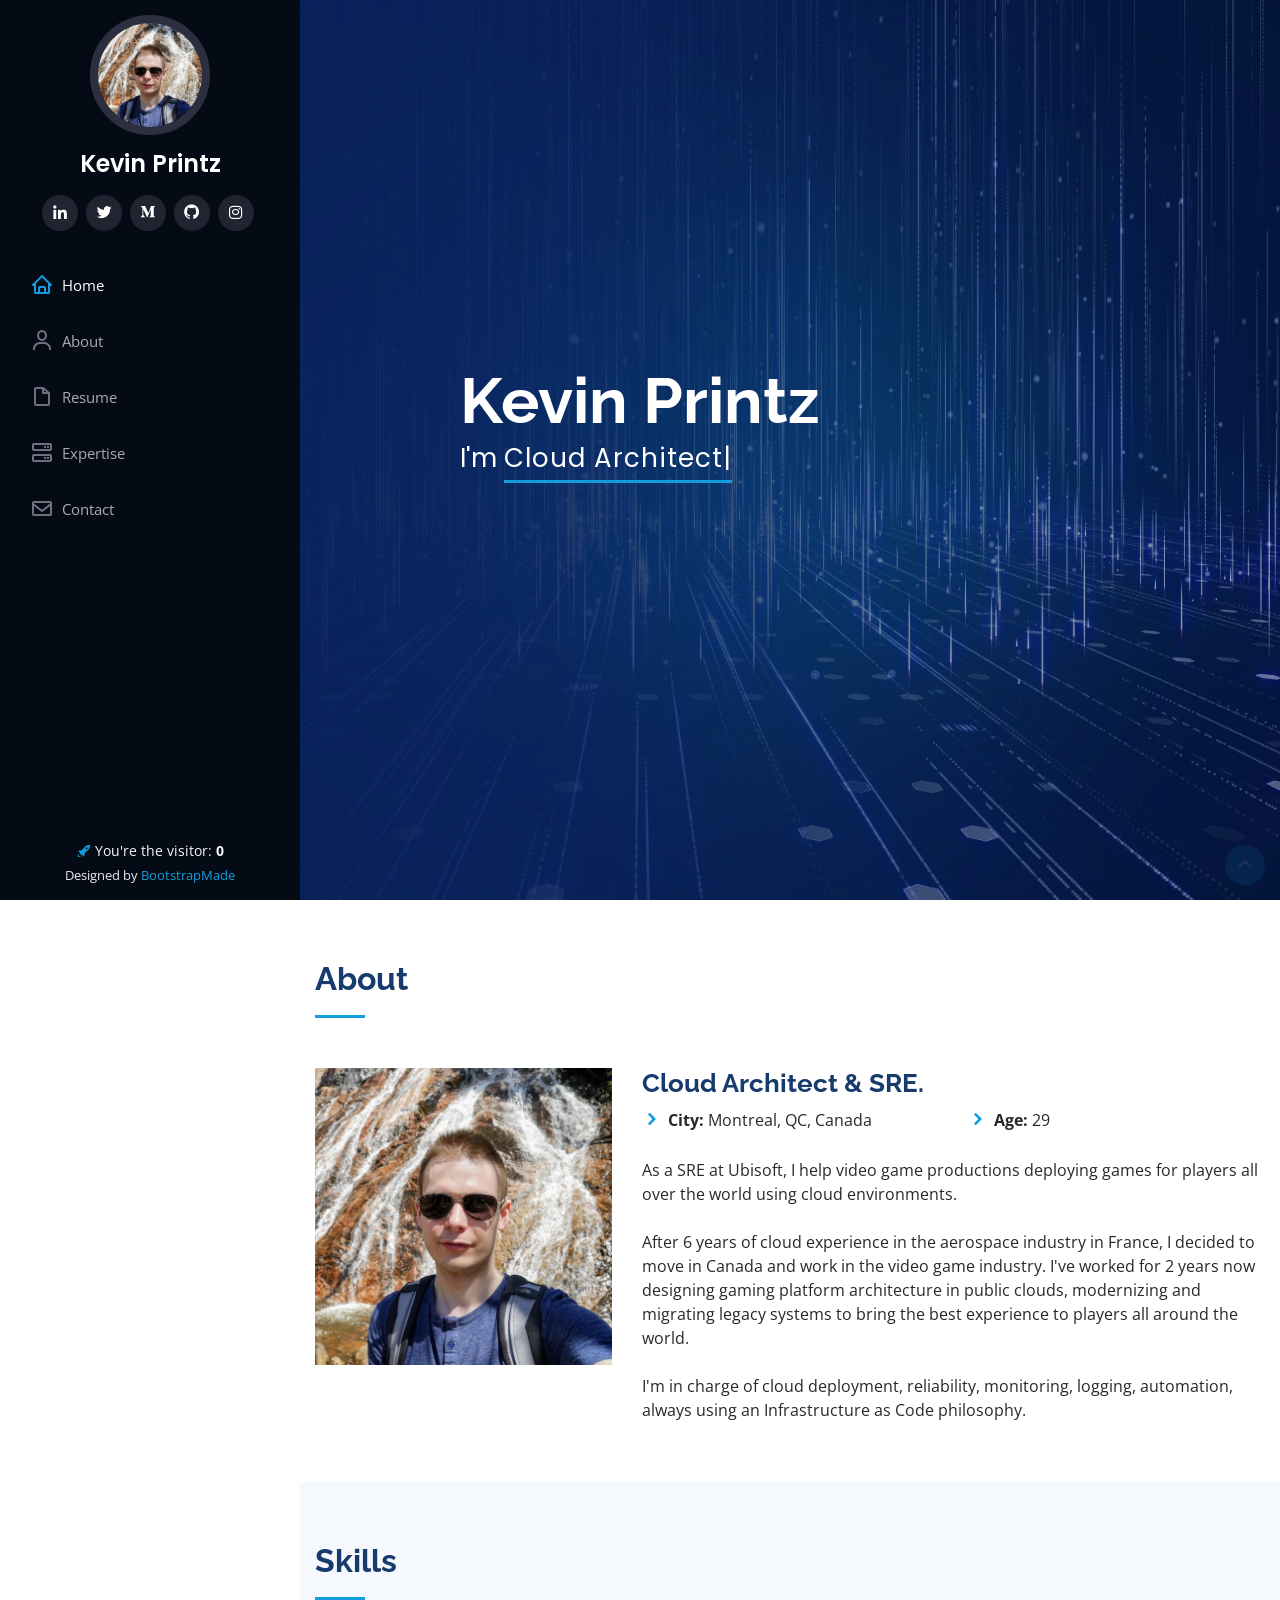
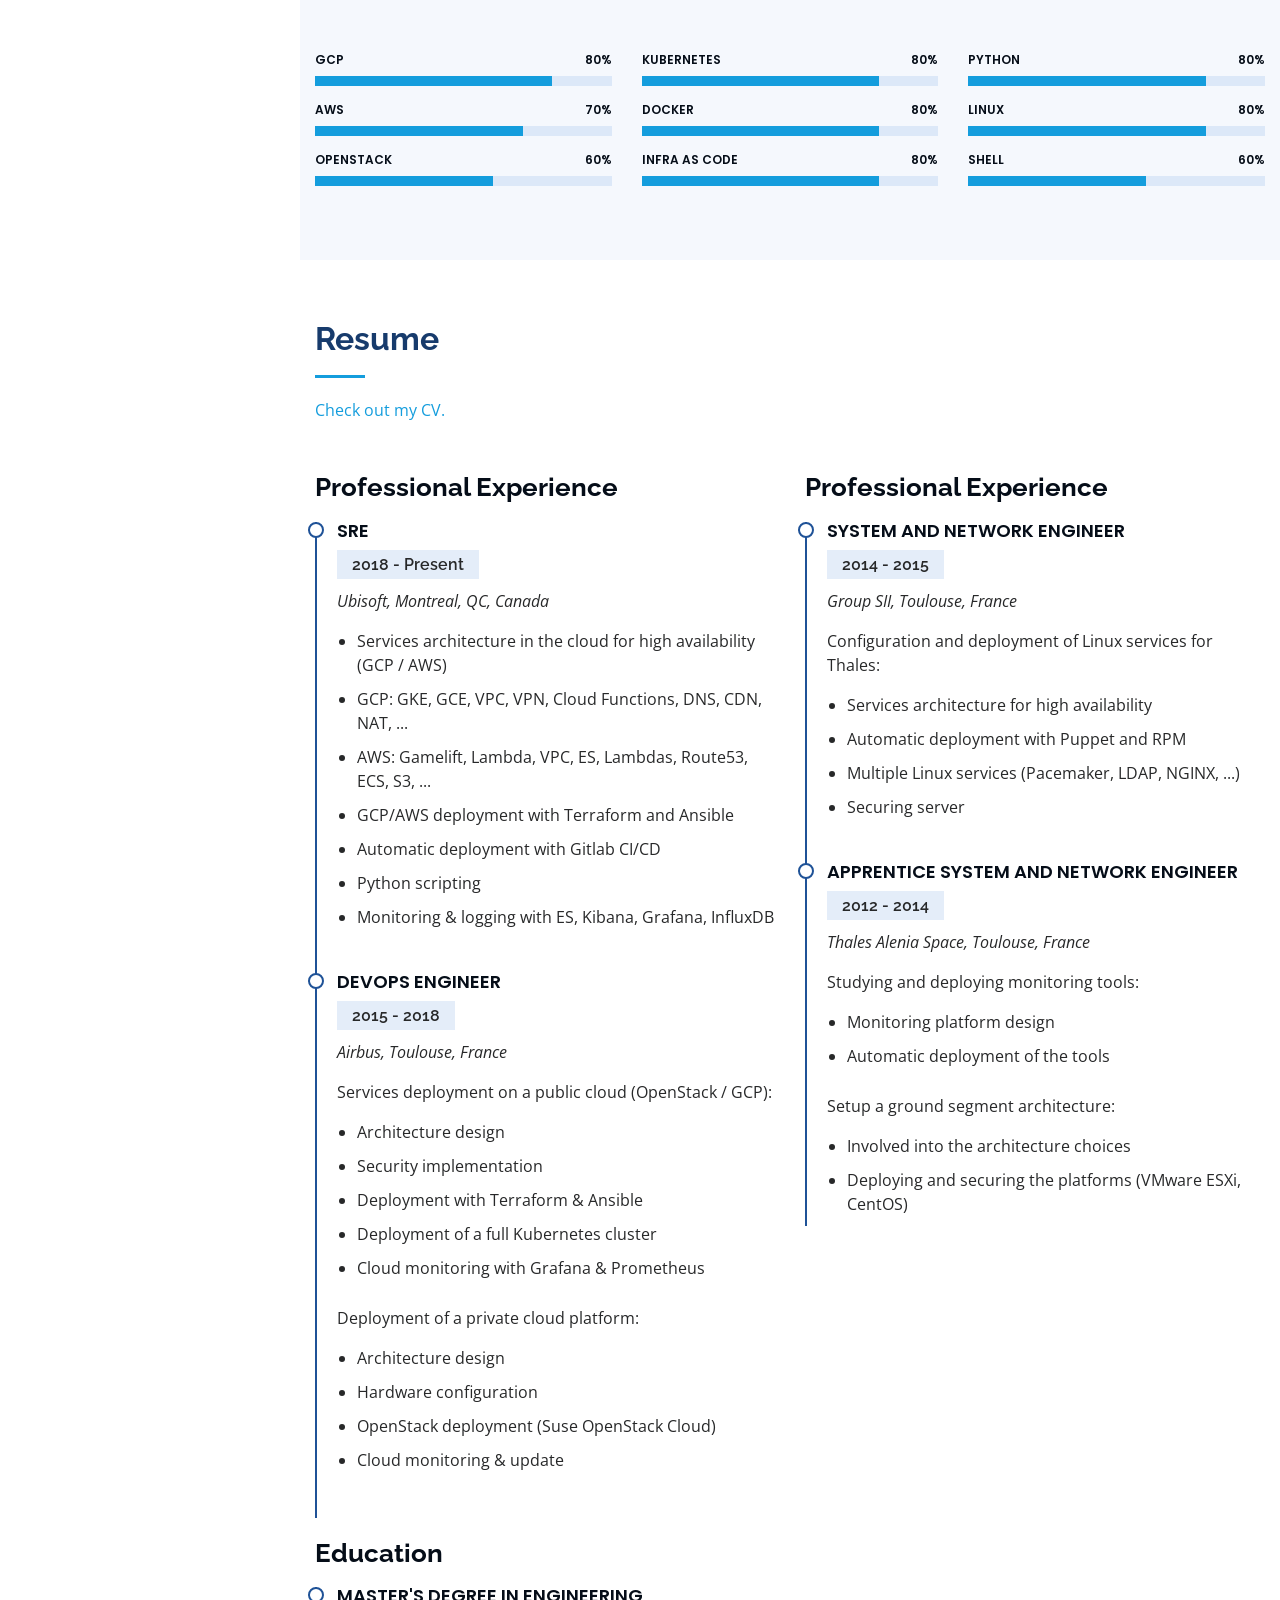
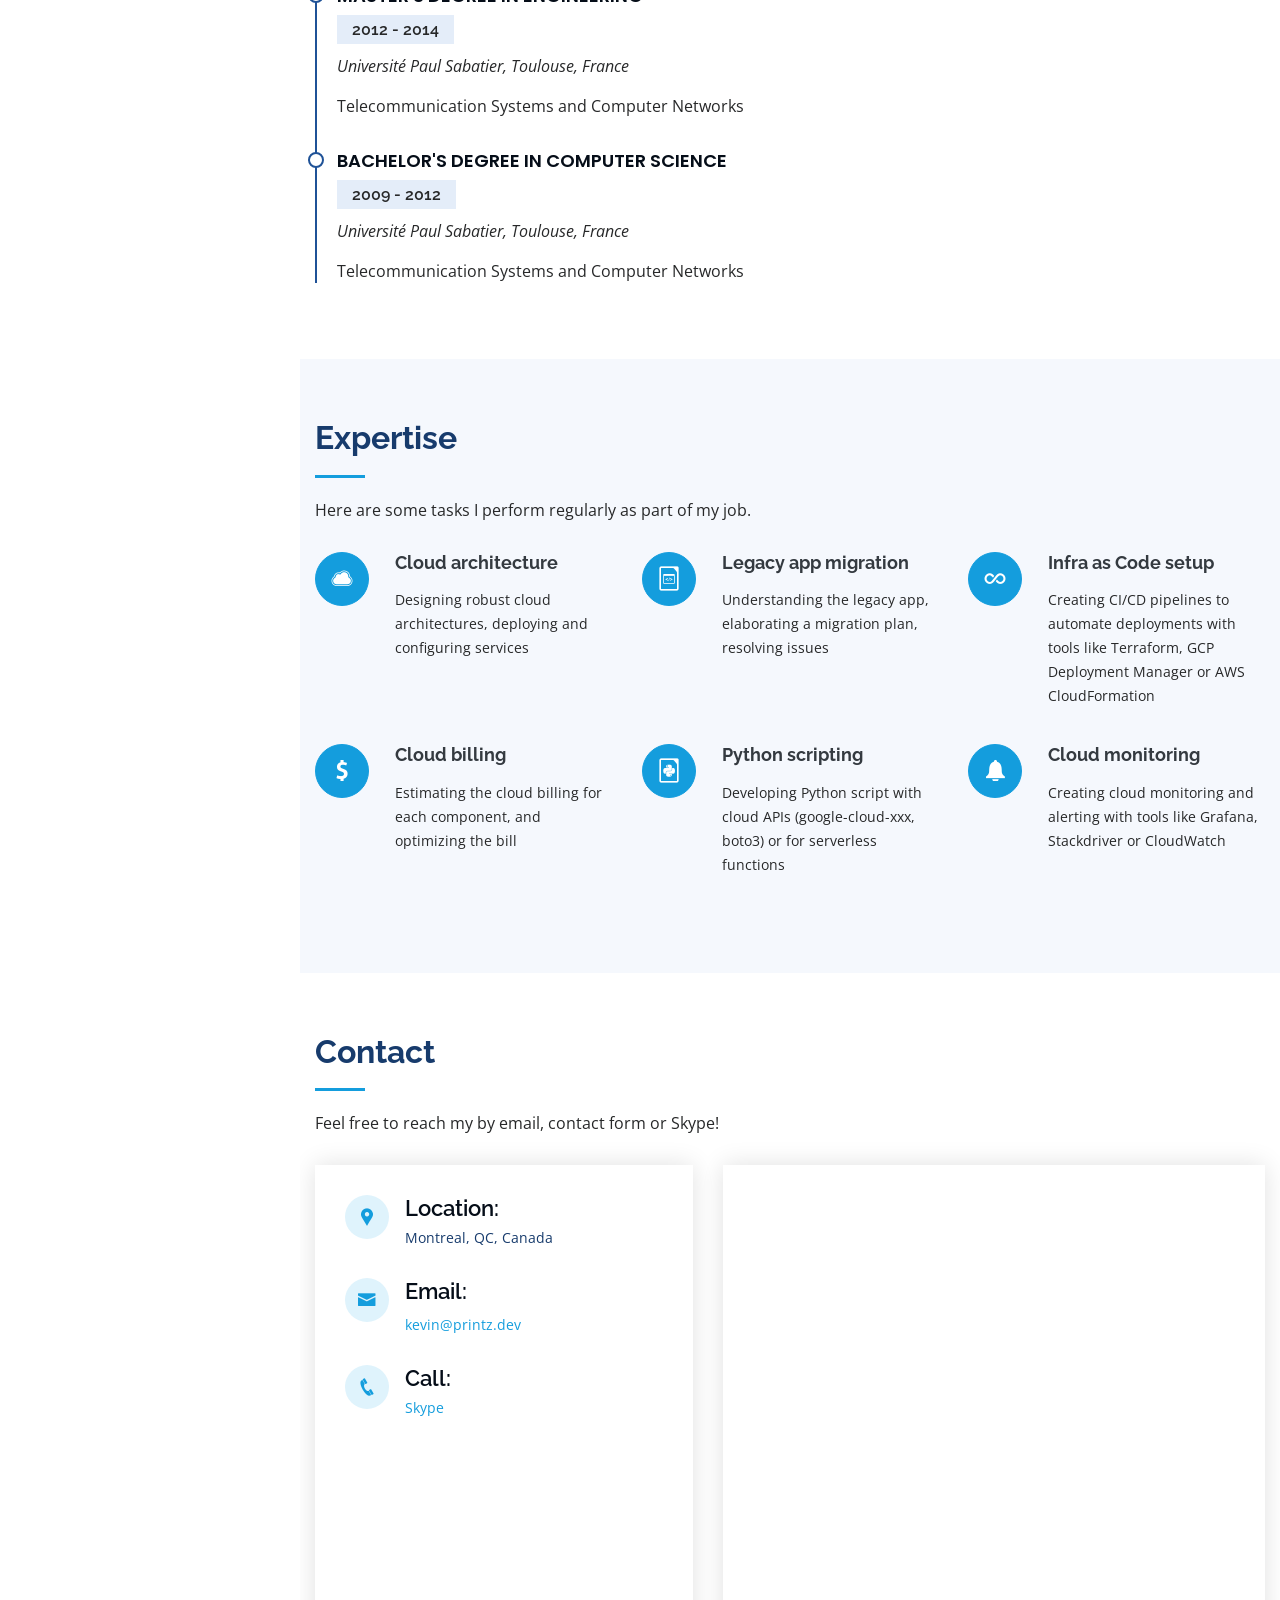
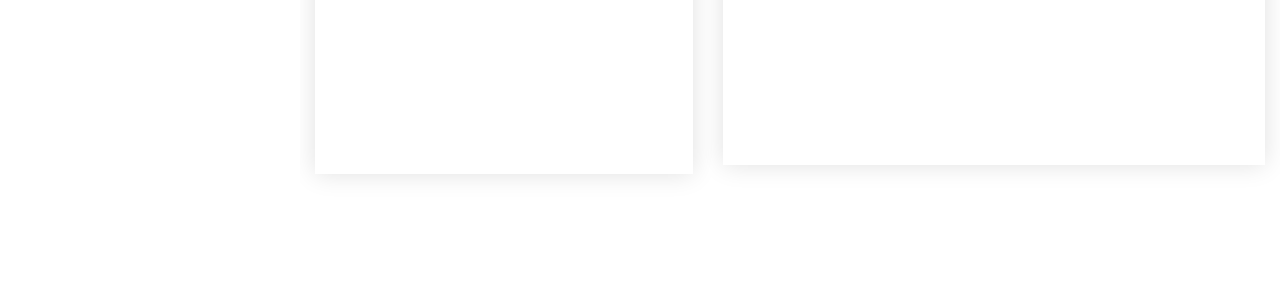
==== website/index.html @ edefca78 "add visitor count" ====
<!DOCTYPE html>
<html lang="en">

<head>
  <meta charset="utf-8">
  <meta content="width=device-width, initial-scale=1.0" name="viewport">

  <title>Kevin Printz - Cloud Architech</title>
  <meta content="Kevin Printz - Cloud Architech" name="descriptison">
  <meta content="Kevin, Printz, Cloud, SRE, DevOps, Architect" name="keywords">

  <!-- Favicons -->
  <link href="assets/img/favicon.png" rel="icon">

  <!-- Google Fonts -->
  <link href="https://fonts.googleapis.com/css?family=Open+Sans:300,300i,400,400i,600,600i,700,700i|Raleway:300,300i,400,400i,500,500i,600,600i,700,700i|Poppins:300,300i,400,400i,500,500i,600,600i,700,700i" rel="stylesheet">

  <!-- Vendor CSS Files -->
  <link href="assets/vendor/bootstrap/css/bootstrap.min.css" rel="stylesheet">
  <link href="assets/vendor/icofont/icofont.min.css" rel="stylesheet">
  <link href="assets/vendor/boxicons/css/boxicons.min.css" rel="stylesheet">
  <link href="assets/vendor/aos/aos.css" rel="stylesheet">

  <!-- Template Main CSS File -->
  <link href="assets/css/style.css" rel="stylesheet">

  <!-- =======================================================
  * Template Name: iPortfolio - v1.3.0
  * Template URL: https://bootstrapmade.com/iportfolio-bootstrap-portfolio-websites-template/
  * Author: BootstrapMade.com
  * License: https://bootstrapmade.com/license/
  ======================================================== -->
</head>

<body>

  <!-- ======= Mobile nav toggle button ======= -->
  <button type="button" class="mobile-nav-toggle d-xl-none"><i class="icofont-navigation-menu"></i></button>

  <!-- ======= Header ======= -->
  <header id="header">
    <div class="d-flex flex-column">

      <div class="profile">
        <img src="assets/img/profile-img.jpg" alt="" class="img-fluid rounded-circle">
        <h1 class="text-light"><a href="index.html">Kevin Printz</a></h1>
        <div class="social-links mt-3 text-center">
          <a href="https://www.linkedin.com/in/kevinprintz/" class="linkedin"><i class="bx bxl-linkedin"></i></a>
          <a href="https://twitter.com/Kevin_P11" class="twitter"><i class="bx bxl-twitter"></i></a>
          <a href="https://medium.com/@kevinp11" class="medium"><i class="bx bxl-medium"></i></a>
          <a href="https://github.com/kevinpz" class="github"><i class="bx bxl-github"></i></a>
          <a href="https://www.instagram.com/kevinpz11/" class="instagram"><i class="bx bxl-instagram"></i></a>
        </div>
      </div>

      <nav class="nav-menu">
        <ul>
          <li class="active"><a href="#hero"><i class="bx bx-home"></i> <span>Home</span></a></li>
          <li><a href="#about"><i class="bx bx-user"></i> <span>About</span></a></li>
          <li><a href="#resume"><i class="bx bx-file-blank"></i> <span>Resume</span></a></li>
          <li><a href="#services"><i class="bx bx-server"></i> Expertise</a></li>
          <li><a href="#contact"><i class="bx bx-envelope"></i> Contact</a></li>

        </ul>
      </nav><!-- .nav-menu -->
      <button type="button" class="mobile-nav-toggle d-xl-none"><i class="icofont-navigation-menu"></i></button>

    </div>
  </header><!-- End Header -->

  <!-- ======= Hero Section ======= -->
  <section id="hero" class="d-flex flex-column justify-content-center align-items-center">
    <div class="hero-container" data-aos="fade-in">
      <h1>Kevin Printz</h1>
      <p>I'm <span class="typed" data-typed-items="Cloud Architect, SRE, DevOps"></span></p>
    </div>
  </section><!-- End Hero -->

  <main id="main">

    <!-- ======= About Section ======= -->
    <section id="about" class="about">
      <div class="container">

        <div class="section-title">
          <h2>About</h2>
        </div>

        <div class="row">
          <div class="col-lg-4" data-aos="fade-right">
            <img src="assets/img/profile-img.jpg" class="img-fluid" alt="">
          </div>
          <div class="col-lg-8 pt-4 pt-lg-0 content" data-aos="fade-left">
            <h3>Cloud Architect &amp; SRE.</h3>
            <div class="row">
              <div class="col-lg-6">
                <ul>
                  <li><i class="icofont-rounded-right"></i> <strong>City:</strong> Montreal, QC, Canada</li>
                </ul>
              </div>
              <div class="col-lg-6">
                <ul>
                  <li><i class="icofont-rounded-right"></i> <strong>Age:</strong> 29</li>
                </ul>
              </div>
            </div>
            <p>
              As a SRE at Ubisoft, I help video game productions deploying games for players all over the world using cloud environments.<br><br>
              After 6 years of cloud experience in the aerospace industry in France, I decided to move in Canada and work in the video game industry. I've worked for 2 years now designing gaming platform architecture in public clouds, modernizing and migrating legacy systems to bring the best experience to players all around the world. <br><br>
              I'm in charge of cloud deployment, reliability, monitoring, logging, automation, always using an Infrastructure as Code philosophy.
            </p>
          </div>
        </div>

      </div>
    </section><!-- End About Section -->

    <!-- ======= Skills Section ======= -->
    <section id="skills" class="skills section-bg">
      <div class="container">

        <div class="section-title">
          <h2>Skills</h2>
        </div>

        <div class="row skills-content">

          <div class="col-lg-4" data-aos="fade-up">

            <div class="progress">
              <span class="skill">GCP <i class="val">80%</i></span>
              <div class="progress-bar-wrap">
                <div class="progress-bar" role="progressbar" aria-valuenow="80" aria-valuemin="0" aria-valuemax="100"></div>
              </div>
            </div>

            <div class="progress">
              <span class="skill">AWS <i class="val">70%</i></span>
              <div class="progress-bar-wrap">
                <div class="progress-bar" role="progressbar" aria-valuenow="70" aria-valuemin="0" aria-valuemax="100"></div>
              </div>
            </div>

            <div class="progress">
              <span class="skill">OpenStack <i class="val">60%</i></span>
              <div class="progress-bar-wrap">
                <div class="progress-bar" role="progressbar" aria-valuenow="60" aria-valuemin="0" aria-valuemax="100"></div>
              </div>
            </div>

          </div>

          <div class="col-lg-4" data-aos="fade-up" data-aos-delay="100">

            <div class="progress">
              <span class="skill">Kubernetes <i class="val">80%</i></span>
              <div class="progress-bar-wrap">
                <div class="progress-bar" role="progressbar" aria-valuenow="80" aria-valuemin="0" aria-valuemax="100"></div>
              </div>
            </div>

            <div class="progress">
              <span class="skill">Docker <i class="val">80%</i></span>
              <div class="progress-bar-wrap">
                <div class="progress-bar" role="progressbar" aria-valuenow="80" aria-valuemin="0" aria-valuemax="100"></div>
              </div>
            </div>

            <div class="progress">
              <span class="skill">Infra as Code <i class="val">80%</i></span>
              <div class="progress-bar-wrap">
                <div class="progress-bar" role="progressbar" aria-valuenow="80" aria-valuemin="0" aria-valuemax="100"></div>
              </div>
            </div>

          </div>

          <div class="col-lg-4" data-aos="fade-up" data-aos-delay="100">

            <div class="progress">
              <span class="skill">Python <i class="val">80%</i></span>
              <div class="progress-bar-wrap">
                <div class="progress-bar" role="progressbar" aria-valuenow="80" aria-valuemin="0" aria-valuemax="100"></div>
              </div>
            </div>

            <div class="progress">
              <span class="skill">Linux <i class="val">80%</i></span>
              <div class="progress-bar-wrap">
                <div class="progress-bar" role="progressbar" aria-valuenow="80" aria-valuemin="0" aria-valuemax="100"></div>
              </div>
            </div>

            <div class="progress">
              <span class="skill">Shell <i class="val">60%</i></span>
              <div class="progress-bar-wrap">
                <div class="progress-bar" role="progressbar" aria-valuenow="60" aria-valuemin="0" aria-valuemax="100"></div>
              </div>
            </div>

          </div>

        </div>

      </div>
    </section><!-- End Skills Section -->

    <!-- ======= Resume Section ======= -->
    <section id="resume" class="resume">
      <div class="container">

        <div class="section-title">
          <h2>Resume</h2>
          <p><a href="https://cv.printz.dev">Check out my CV.</a></p>
        </div>

        <div class="row">

          <div class="col-lg-6" data-aos="fade-up" data-aos-delay="100">
            <h3 class="resume-title">Professional Experience</h3>
            <div class="resume-item">
              <h4>SRE</h4>
              <h5>2018 - Present</h5>
              <p><em>Ubisoft, Montreal, QC, Canada </em></p>
              <ul>
                <li>Services architecture in the cloud for high availability (GCP / AWS)</li>
                <li>GCP: GKE, GCE, VPC, VPN, Cloud Functions, DNS, CDN, NAT, ... </li>
                <li>AWS: Gamelift, Lambda, VPC, ES, Lambdas, Route53, ECS, S3, ... </li>
                <li>GCP/AWS deployment with Terraform and Ansible</li>
                <li>Automatic deployment with Gitlab CI/CD</li>
                <li>Python scripting</li>
                <li>Monitoring & logging with ES, Kibana, Grafana, InfluxDB</li>
              </ul>
            </div>
            <div class="resume-item">
              <h4>DevOps engineer</h4>
              <h5>2015 - 2018</h5>
              <p><em>Airbus, Toulouse, France</em></p>
              <p>Services deployment on a public cloud (OpenStack / GCP):</p>
              <ul>
                <li>Architecture design</li>
                <li>Security implementation</li>
                <li>Deployment with Terraform & Ansible</li>
                <li>Deployment of a full Kubernetes cluster</li>
                <li>Cloud monitoring with Grafana & Prometheus</li>
              </ul>
              <p>Deployment of a private cloud platform:</p>
                <ul>
                  <li>Architecture design</li>
                  <li>Hardware configuration</li>
                  <li>OpenStack deployment (Suse OpenStack Cloud)</li>
                  <li>Cloud monitoring & update</li>
                </ul>
            </div>

            <h3 class="resume-title">Education</h3>
            <div class="resume-item">
              <h4>Master's degree in Engineering</h4>
              <h5>2012 - 2014</h5>
              <p><em>Université Paul Sabatier, Toulouse, France</em></p>
              <p>Telecommunication Systems and Computer Networks</p>
            </div>
            <div class="resume-item">
              <h4>Bachelor's Degree in Computer Science</h4>
              <h5>2009 - 2012</h5>
              <p><em>Université Paul Sabatier, Toulouse, France</em></p>
              <p>Telecommunication Systems and Computer Networks</p>
            </div>
          </div>

          <div class="col-lg-6" data-aos="fade-up">
            <h3 class="resume-title">Professional Experience</h3>
            <div class="resume-item">
              <h4>System and network engineer</h4>
              <h5>2014 - 2015</h5>
              <p><em>Group SII, Toulouse, France</em></p>
              <p>Configuration and deployment of Linux services for Thales:</p>
              <ul>
                <li>Services architecture for high availability</li>
                <li>Automatic deployment with Puppet and RPM</li>
                <li>Multiple Linux services (Pacemaker, LDAP, NGINX, ...)</li>
                <li>Securing server</li>
              </ul>
            </div>
            <div class="resume-item">
              <h4>Apprentice system and network engineer</h4>
              <h5>2012 - 2014</h5>
              <p><em>Thales Alenia Space, Toulouse, France</em></p>
              <p>Studying and deploying monitoring tools:</p>
              <ul>
                <li>Monitoring platform design</li>
                <li>Automatic deployment of the tools</li>
              </ul>
              <p>Setup a ground segment architecture:</p>
              <ul>
                <li>Involved into the architecture choices</li>
                <li>Deploying and securing the platforms (VMware ESXi, CentOS)</li>
              </ul>
            </div>
          </div>
        </div>
      </div>
    </section><!-- End Resume Section -->

    <!-- ======= Services Section ======= -->
    <section id="services" class="services section-bg">
      <div class="container">

        <div class="section-title">
          <h2>Expertise</h2>
          <p>Here are some tasks I perform regularly as part of my job. </p>
        </div>

        <div class="row">
          <div class="col-lg-4 col-md-6 icon-box" data-aos="fade-up">
            <div class="icon"><i class="icofont-cloud"></i></div>
            <h4 class="title"><a href="">Cloud architecture</a></h4>
            <p class="description">Designing robust cloud architectures, deploying and configuring services</p>
          </div>
          <div class="col-lg-4 col-md-6 icon-box" data-aos="fade-up" data-aos-delay="100">
            <div class="icon"><i class="icofont-file-code"></i></div>
            <h4 class="title"><a href="">Legacy app migration</a></h4>
            <p class="description">Understanding the legacy app, elaborating a migration plan, resolving issues</p>
          </div>
          <div class="col-lg-4 col-md-6 icon-box" data-aos="fade-up" data-aos-delay="200">
            <div class="icon"><i class="icofont-infinite"></i></div>
            <h4 class="title"><a href="">Infra as Code setup</a></h4>
            <p class="description">Creating CI/CD pipelines to automate deployments with tools like Terraform, GCP Deployment Manager or AWS CloudFormation</p>
          </div>
          <div class="col-lg-4 col-md-6 icon-box" data-aos="fade-up" data-aos-delay="300">
            <div class="icon"><i class="icofont-dollar"></i></div>
            <h4 class="title"><a href="">Cloud billing</a></h4>
            <p class="description">Estimating the cloud billing for each component, and optimizing the bill</p>
          </div>
          <div class="col-lg-4 col-md-6 icon-box" data-aos="fade-up" data-aos-delay="400">
            <div class="icon"><i class="icofont-file-python"></i></div>
            <h4 class="title"><a href="">Python scripting</a></h4>
            <p class="description">Developing Python script with cloud APIs (google-cloud-xxx, boto3) or for serverless functions</p>
          </div>
          <div class="col-lg-4 col-md-6 icon-box" data-aos="fade-up" data-aos-delay="500">
            <div class="icon"><i class="icofont-alarm"></i></div>
            <h4 class="title"><a href="">Cloud monitoring</a></h4>
            <p class="description">Creating cloud monitoring and alerting with tools like Grafana, Stackdriver or CloudWatch</p>
          </div>
        </div>

      </div>
    </section><!-- End Services Section -->

    <!-- ======= Contact Section ======= -->
    <section id="contact" class="contact">
      <div class="container">

        <div class="section-title">
          <h2>Contact</h2>
          <p>Feel free to reach my by email, contact form or Skype!</p>
        </div>

        <div class="row" data-aos="fade-in">

          <div class="col-lg-5 d-flex align-items-stretch">
            <div class="info">
              <div class="address">
                <i class="icofont-google-map"></i>
                <h4>Location:</h4>
                <p>Montreal, QC, Canada</p>
              </div>

              <div class="email">
                <i class="icofont-envelope"></i>
                <h4>Email:</h4>
                <p><a href="mailto:kevin@printz.dev">kevin@printz.dev</a></p>
              </div>

              <div class="phone">
                <i class="icofont-phone"></i>
                <h4>Call:</h4>
                <p><a href="skype:printz.kevin?userinfo">Skype</a></p>
              </div>

              <iframe src="https://www.google.com/maps/embed?pb=!1m18!1m12!1m3!1d357585.076521621!2d-74.01048414282262!3d45.557699585064015!2m3!1f0!2f0!3f0!3m2!1i1024!2i768!4f13.1!3m3!1m2!1s0x4cc91a541c64b70d%3A0x654e3138211fefef!2zTW9udHLDqWFsLCBRQw!5e0!3m2!1sfr!2sca!4v1594570080344!5m2!1sfr!2sca" frameborder="0" style="border:0; width: 100%; height: 290px;" allowfullscreen></iframe>
            </div>

          </div>

          <div class="col-lg-7 mt-5 mt-lg-0 d-flex align-items-stretch">
                <iframe class="contact-form" src="https://docs.google.com/forms/d/e/1FAIpQLScApeJtqL0bH0oZpijRQ3pcK9-DDAJkfKVubcVDaOJ1swQAUg/viewform?embedded=true" width="640" height="600" frameborder="0" marginheight="0" marginwidth="0">Loading…</iframe>
          </div>

        </div>

      </div>
    </section><!-- End Contact Section -->

  </main><!-- End #main -->

  <!-- ======= Footer ======= -->
  <footer id="footer">
    <div class="container">
      <div class="visitor-counter">
        <i class="icofont-rocket"></i> You're the visitor: <strong><span id="visitor-count" data-toggle="counter-up">0</span></strong>
      </div>
      <div class="credits">
        <!-- All the links in the footer should remain intact. -->
        <!-- You can delete the links only if you purchased the pro version. -->
        <!-- Licensing information: https://bootstrapmade.com/license/ -->
        <!-- Purchase the pro version with working PHP/AJAX contact form: https://bootstrapmade.com/iportfolio-bootstrap-portfolio-websites-template/ -->
        Designed by <a href="https://bootstrapmade.com/">BootstrapMade</a>
      </div>
    </div>
  </footer><!-- End  Footer -->

  <a href="#" class="back-to-top"><i class="icofont-simple-up"></i></a>

  <!-- Vendor JS Files -->
  <script src="assets/vendor/jquery/jquery.min.js"></script>
  <script src="assets/vendor/bootstrap/js/bootstrap.bundle.min.js"></script>
  <script src="assets/vendor/jquery.easing/jquery.easing.min.js"></script>
  <script src="assets/vendor/waypoints/jquery.waypoints.min.js"></script>
  <script src="assets/vendor/counterup/counterup.min.js"></script>
  <script src="assets/vendor/typed.js/typed.min.js"></script>
  <script src="assets/vendor/aos/aos.js"></script>

  <!-- Template Main JS File -->
  <script src="assets/js/main.js"></script>
  <!-- Custom JS File -->
  <script src="assets/js/visitor_count.js"></script>

</body>

</html>
---- website/assets/css/style.css ----
/**
* Template Name: iPortfolio - v1.3.0
* Template URL: https://bootstrapmade.com/iportfolio-bootstrap-portfolio-websites-template/
* Author: BootstrapMade.com
* License: https://bootstrapmade.com/license/
*/

/*--------------------------------------------------------------
# General
--------------------------------------------------------------*/
body {
  font-family: "Open Sans", sans-serif;
  color: #272829;
}

a {
  color: #149ddd;
}

a:hover {
  color: #37b3ed;
  text-decoration: none;
}

h1, h2, h3, h4, h5, h6 {
  font-family: "Raleway", sans-serif;
}

/*--------------------------------------------------------------
# Back to top button
--------------------------------------------------------------*/
.back-to-top {
  position: fixed;
  display: none;
  width: 40px;
  height: 40px;
  border-radius: 50px;
  right: 15px;
  bottom: 15px;
  background: #149ddd;
  color: #fff;
  transition: display 0.5s ease-in-out;
  z-index: 99999;
}

.back-to-top i {
  font-size: 24px;
  position: absolute;
  top: 7px;
  left: 8px;
}

.back-to-top:hover {
  color: #fff;
  background: #2eafec;
  transition: background 0.2s ease-in-out;
}

/*--------------------------------------------------------------
# Header
--------------------------------------------------------------*/
#header {
  position: fixed;
  top: 0;
  left: 0;
  bottom: 0;
  width: 300px;
  transition: all ease-in-out 0.5s;
  z-index: 9997;
  transition: all 0.5s;
  padding: 0 15px;
  background: #040b14;
  overflow-y: auto;
}

#header .profile img {
  margin: 15px auto;
  display: block;
  width: 120px;
  border: 8px solid #2c2f3f;
}

#header .profile h1 {
  font-size: 24px;
  margin: 0;
  padding: 0;
  font-weight: 600;
  -moz-text-align-last: center;
  text-align-last: center;
  font-family: "Poppins", sans-serif;
}

#header .profile h1 a, #header .profile h1 a:hover {
  color: #fff;
  text-decoration: none;
}

#header .profile .social-links a {
  font-size: 18px;
  display: inline-block;
  background: #212431;
  color: #fff;
  line-height: 1;
  padding: 8px 0;
  margin-right: 4px;
  border-radius: 50%;
  text-align: center;
  width: 36px;
  height: 36px;
  transition: 0.3s;
}

#header .profile .social-links a:hover {
  background: #149ddd;
  color: #fff;
  text-decoration: none;
}

#main {
  margin-left: 300px;
}

@media (max-width: 1199px) {
  #header {
    left: -300px;
  }
  #main {
    margin-left: 0;
  }
}

/*--------------------------------------------------------------
# Navigation Menu
--------------------------------------------------------------*/
/* Desktop Navigation */
.nav-menu {
  padding-top: 30px;
}

.nav-menu * {
  margin: 0;
  padding: 0;
  list-style: none;
}

.nav-menu > ul > li {
  position: relative;
  white-space: nowrap;
}

.nav-menu a {
  display: flex;
  align-items: center;
  color: #a8a9b4;
  padding: 12px 15px;
  margin-bottom: 8px;
  transition: 0.3s;
  font-size: 15px;
}

.nav-menu a i {
  font-size: 24px;
  padding-right: 8px;
  color: #6f7180;
}

.nav-menu a:hover, .nav-menu .active > a, .nav-menu li:hover > a {
  text-decoration: none;
  color: #fff;
}

.nav-menu a:hover i, .nav-menu .active > a i, .nav-menu li:hover > a i {
  color: #149ddd;
}

/* Mobile Navigation */
.mobile-nav-toggle {
  position: fixed;
  right: 15px;
  top: 15px;
  z-index: 9998;
  border: 0;
  background: none;
  font-size: 24px;
  transition: all 0.4s;
  outline: none !important;
  line-height: 1;
  cursor: pointer;
  text-align: right;
}

.mobile-nav-toggle i {
  color: #149ddd;
}

.mobile-nav-active {
  overflow: hidden;
}

.mobile-nav-active #header {
  left: 0;
}

.mobile-nav-active .mobile-nav-toggle i {
  color: #fff;
}

/*--------------------------------------------------------------
# Hero Section
--------------------------------------------------------------*/
#hero {
  width: 100%;
  height: 100vh;
  background: url("../img/cloud.jpg") top center;
  background-size: cover;
}

#hero:before {
  content: "";
  background: rgba(5, 13, 24, 0.3);
  position: absolute;
  bottom: 0;
  top: 0;
  left: 0;
  right: 0;
  z-index: 1;
}

#hero .hero-container {
  position: relative;
  z-index: 2;
  min-width: 300px;
}

#hero h1 {
  margin: 0 0 10px 0;
  font-size: 64px;
  font-weight: 700;
  line-height: 56px;
  color: #fff;
}

#hero p {
  color: #fff;
  margin-bottom: 50px;
  font-size: 26px;
  font-family: "Poppins", sans-serif;
}

#hero p span {
  color: #fff;
  padding-bottom: 4px;
  letter-spacing: 1px;
  border-bottom: 3px solid #149ddd;
}

@media (min-width: 1024px) {
  #hero {
    background-attachment: fixed;
  }
}

@media (max-width: 768px) {
  #hero h1 {
    font-size: 28px;
    line-height: 36px;
  }
  #hero h2 {
    font-size: 18px;
    line-height: 24px;
    margin-bottom: 30px;
  }
}

/*--------------------------------------------------------------
# Sections General
--------------------------------------------------------------*/
section {
  padding: 60px 0;
  overflow: hidden;
}

.section-bg {
  background: #f5f8fd;
}

.section-title {
  padding-bottom: 30px;
}

.section-title h2 {
  font-size: 32px;
  font-weight: bold;
  margin-bottom: 20px;
  padding-bottom: 20px;
  position: relative;
  color: #173b6c;
}

.section-title h2::after {
  content: '';
  position: absolute;
  display: block;
  width: 50px;
  height: 3px;
  background: #149ddd;
  bottom: 0;
  left: 0;
}

.section-title p {
  margin-bottom: 0;
}

/*--------------------------------------------------------------
# About
--------------------------------------------------------------*/
.about .content h3 {
  font-weight: 700;
  font-size: 26px;
  color: #173b6c;
}

.about .content ul {
  list-style: none;
  padding: 0;
}

.about .content ul li {
  padding-bottom: 10px;
}

.about .content i {
  font-size: 20px;
  padding-right: 2px;
  color: #149ddd;
}

.about .content p:last-child {
  margin-bottom: 0;
}

/*--------------------------------------------------------------
# Skills
--------------------------------------------------------------*/
.skills .progress {
  height: 50px;
  display: block;
  background: none;
}

.skills .progress .skill {
  padding: 10px 0;
  margin: 0 0 6px 0;
  text-transform: uppercase;
  display: block;
  font-weight: 600;
  font-family: "Poppins", sans-serif;
  color: #050d18;
}

.skills .progress .skill .val {
  float: right;
  font-style: normal;
}

.skills .progress-bar-wrap {
  background: #dce8f8;
}

.skills .progress-bar {
  width: 1px;
  height: 10px;
  transition: .9s;
  background-color: #149ddd;
}

/*--------------------------------------------------------------
# Resume
--------------------------------------------------------------*/
.resume .resume-title {
  font-size: 26px;
  font-weight: 700;
  margin-top: 20px;
  margin-bottom: 20px;
  color: #050d18;
}

.resume .resume-item {
  padding: 0 0 20px 20px;
  margin-top: -2px;
  border-left: 2px solid #1f5297;
  position: relative;
}

.resume .resume-item h4 {
  line-height: 18px;
  font-size: 18px;
  font-weight: 600;
  text-transform: uppercase;
  font-family: "Poppins", sans-serif;
  color: #050d18;
  margin-bottom: 10px;
}

.resume .resume-item h5 {
  font-size: 16px;
  background: #e4edf9;
  padding: 5px 15px;
  display: inline-block;
  font-weight: 600;
  margin-bottom: 10px;
}

.resume .resume-item ul {
  padding-left: 20px;
}

.resume .resume-item ul li {
  padding-bottom: 10px;
}

.resume .resume-item:last-child {
  padding-bottom: 0;
}

.resume .resume-item::before {
  content: "";
  position: absolute;
  width: 16px;
  height: 16px;
  border-radius: 50px;
  left: -9px;
  top: 0;
  background: #fff;
  border: 2px solid #1f5297;
}

/*--------------------------------------------------------------
# Services
--------------------------------------------------------------*/
.services .icon-box {
  margin-bottom: 20px;
}

.services .icon {
  float: left;
  display: flex;
  align-items: center;
  justify-content: center;
  width: 54px;
  height: 54px;
  background: #149ddd;
  border-radius: 50%;
  transition: 0.5s;
  border: 1px solid #149ddd;
}

.services .icon i {
  color: #fff;
  font-size: 24px;
}

.services .icon-box:hover .icon {
  background: #fff;
}

.services .icon-box:hover .icon i {
  color: #149ddd;
}

.services .title {
  margin-left: 80px;
  font-weight: 700;
  margin-bottom: 15px;
  font-size: 18px;
}

.services .title a {
  color: #343a40;
}

.services .title a:hover {
  color: #149ddd;
}

.services .description {
  margin-left: 80px;
  line-height: 24px;
  font-size: 14px;
}

/*--------------------------------------------------------------
# Contact
--------------------------------------------------------------*/
.contact {
  padding-bottom: 130px;
}

.contact .info {
  padding: 30px;
  background: #fff;
  width: 100%;
  box-shadow: 0 0 24px 0 rgba(0, 0, 0, 0.12);
}

.contact .info i {
  font-size: 20px;
  color: #149ddd;
  float: left;
  width: 44px;
  height: 44px;
  background: #dff3fc;
  display: flex;
  justify-content: center;
  align-items: center;
  border-radius: 50px;
  transition: all 0.3s ease-in-out;
}

.contact .info h4 {
  padding: 0 0 0 60px;
  font-size: 22px;
  font-weight: 600;
  margin-bottom: 5px;
  color: #050d18;
}

.contact .info p {
  padding: 0 0 10px 60px;
  margin-bottom: 20px;
  font-size: 14px;
  color: #173b6c;
}

.contact .info .email p {
  padding-top: 5px;
}

.contact .info .social-links {
  padding-left: 60px;
}

.contact .info .social-links a {
  font-size: 18px;
  display: inline-block;
  background: #333;
  color: #fff;
  line-height: 1;
  padding: 8px 0;
  border-radius: 50%;
  text-align: center;
  width: 36px;
  height: 36px;
  transition: 0.3s;
  margin-right: 10px;
}

.contact .info .social-links a:hover {
  background: #149ddd;
  color: #fff;
}

.contact .info .email:hover i, .contact .info .address:hover i, .contact .info .phone:hover i {
  background: #149ddd;
  color: #fff;
}

.contact .contact-form {
  width: 100%;
  padding: 30px;
  background: #fff;
  box-shadow: 0 0 24px 0 rgba(0, 0, 0, 0.12);
}

/*--------------------------------------------------------------
# Breadcrumbs
--------------------------------------------------------------*/
.breadcrumbs {
  padding: 20px 0;
  background: #f9f9f9;
}

.breadcrumbs h2 {
  font-size: 26px;
  font-weight: 300;
}

.breadcrumbs ol {
  display: flex;
  flex-wrap: wrap;
  list-style: none;
  padding: 0;
  margin: 0;
  font-size: 15px;
}

.breadcrumbs ol li + li {
  padding-left: 10px;
}

.breadcrumbs ol li + li::before {
  display: inline-block;
  padding-right: 10px;
  color: #0e2442;
  content: "/";
}

@media (max-width: 768px) {
  .breadcrumbs .d-flex {
    display: block !important;
  }
  .breadcrumbs ol {
    display: block;
  }
  .breadcrumbs ol li {
    display: inline-block;
  }
}

/*--------------------------------------------------------------
# Footer
--------------------------------------------------------------*/
#footer {
  padding: 15px;
  color: #f4f6fd;
  font-size: 14px;
  position: fixed;
  left: 0;
  bottom: 0;
  width: 300px;
  z-index: 9999;
  background: #040b14;
}

#footer .visitor-counter {
  text-align: center;
}

#footer .visitor-counter i {
  color: #149ddd;
}

#footer .credits {
  padding-top: 5px;
  text-align: center;
  font-size: 13px;
  color: #eaebf0;
}

@media (max-width: 1199px) {
  #footer {
    position: static;
    width: auto;
    padding-right: 20px 15px;
  }
}
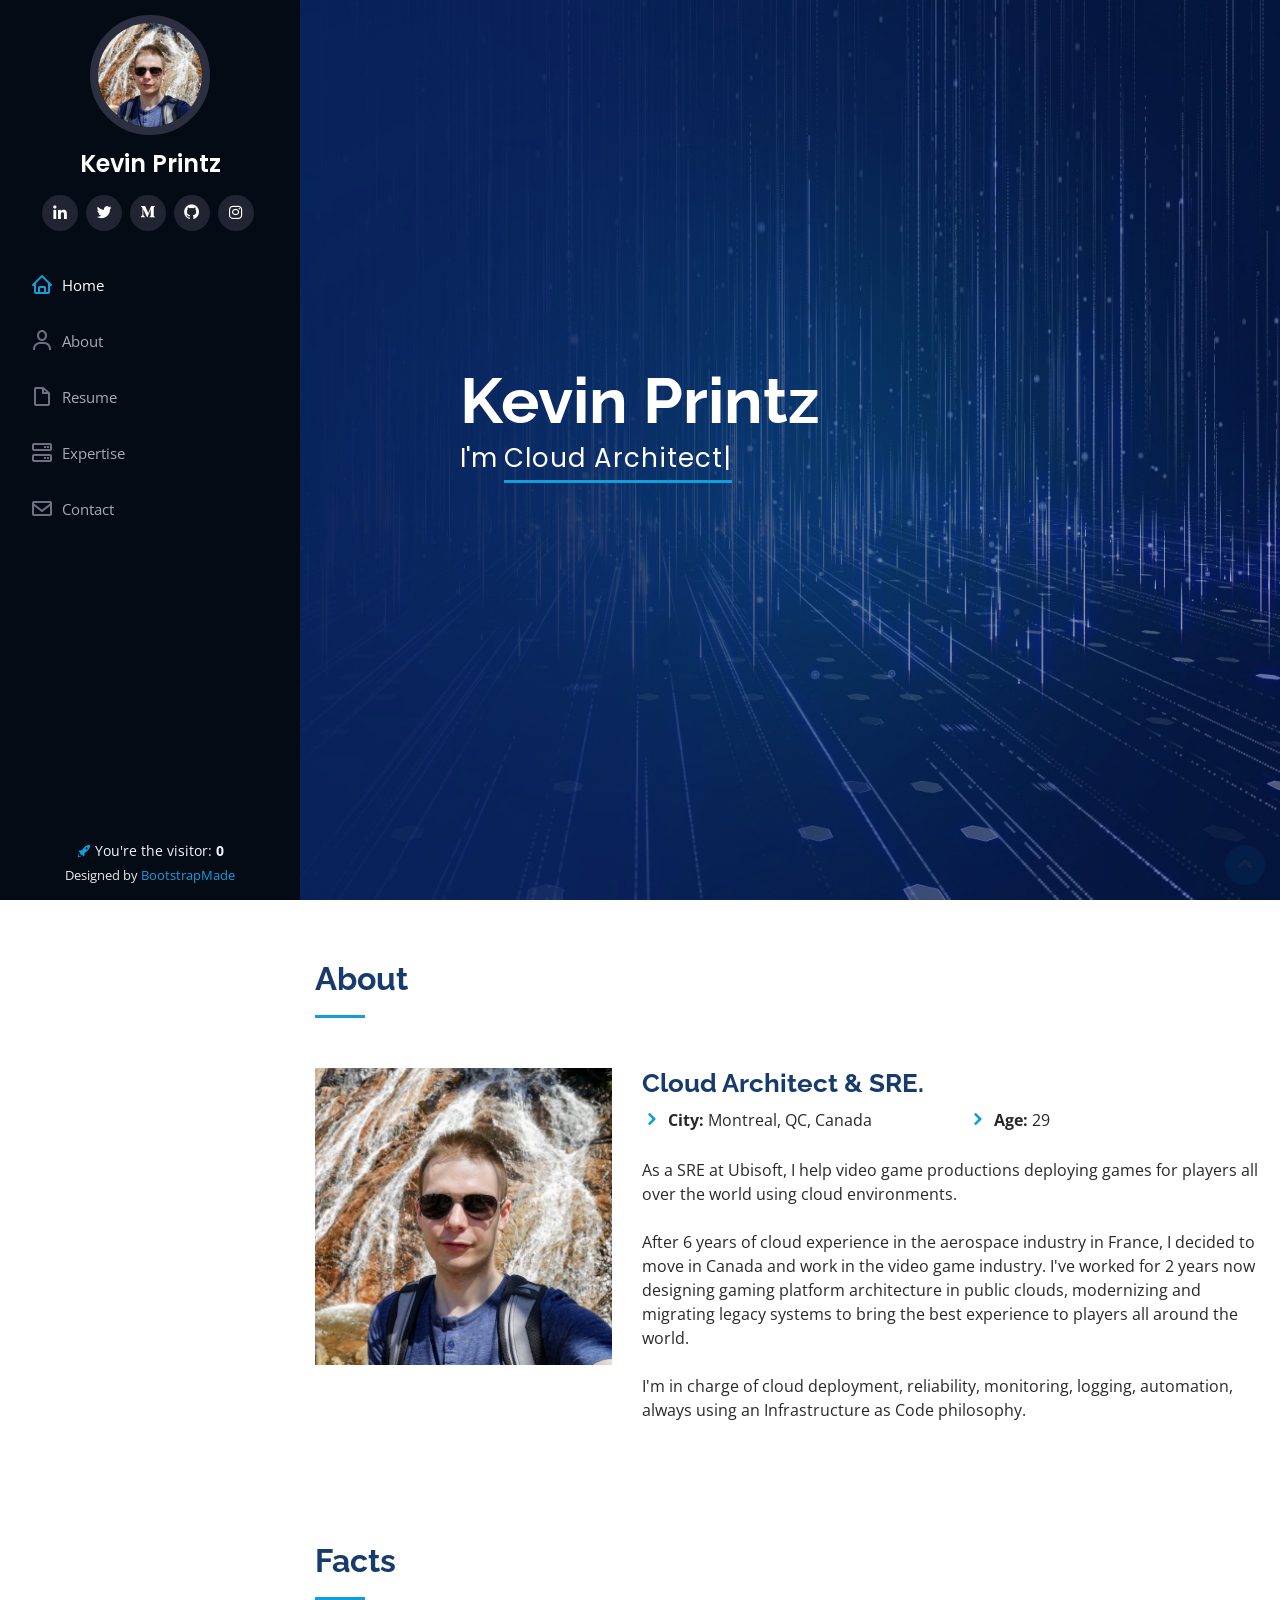
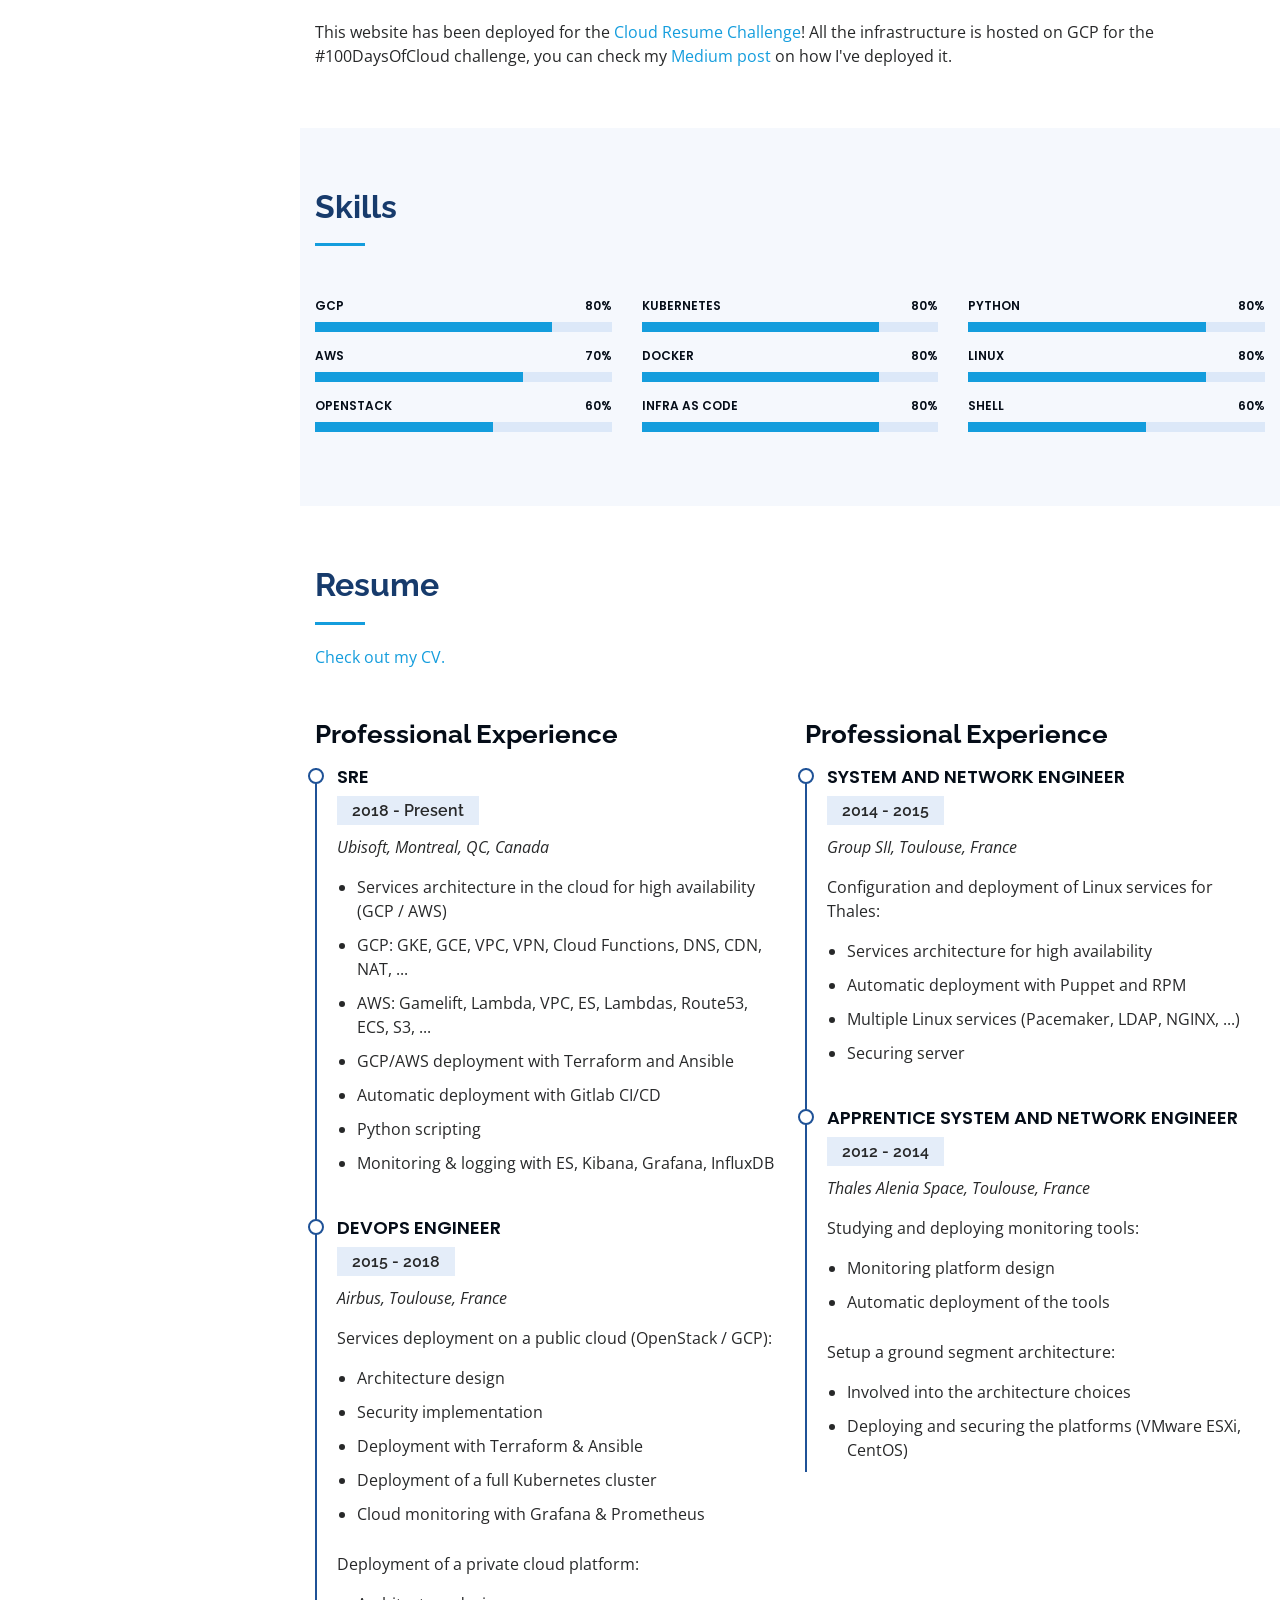
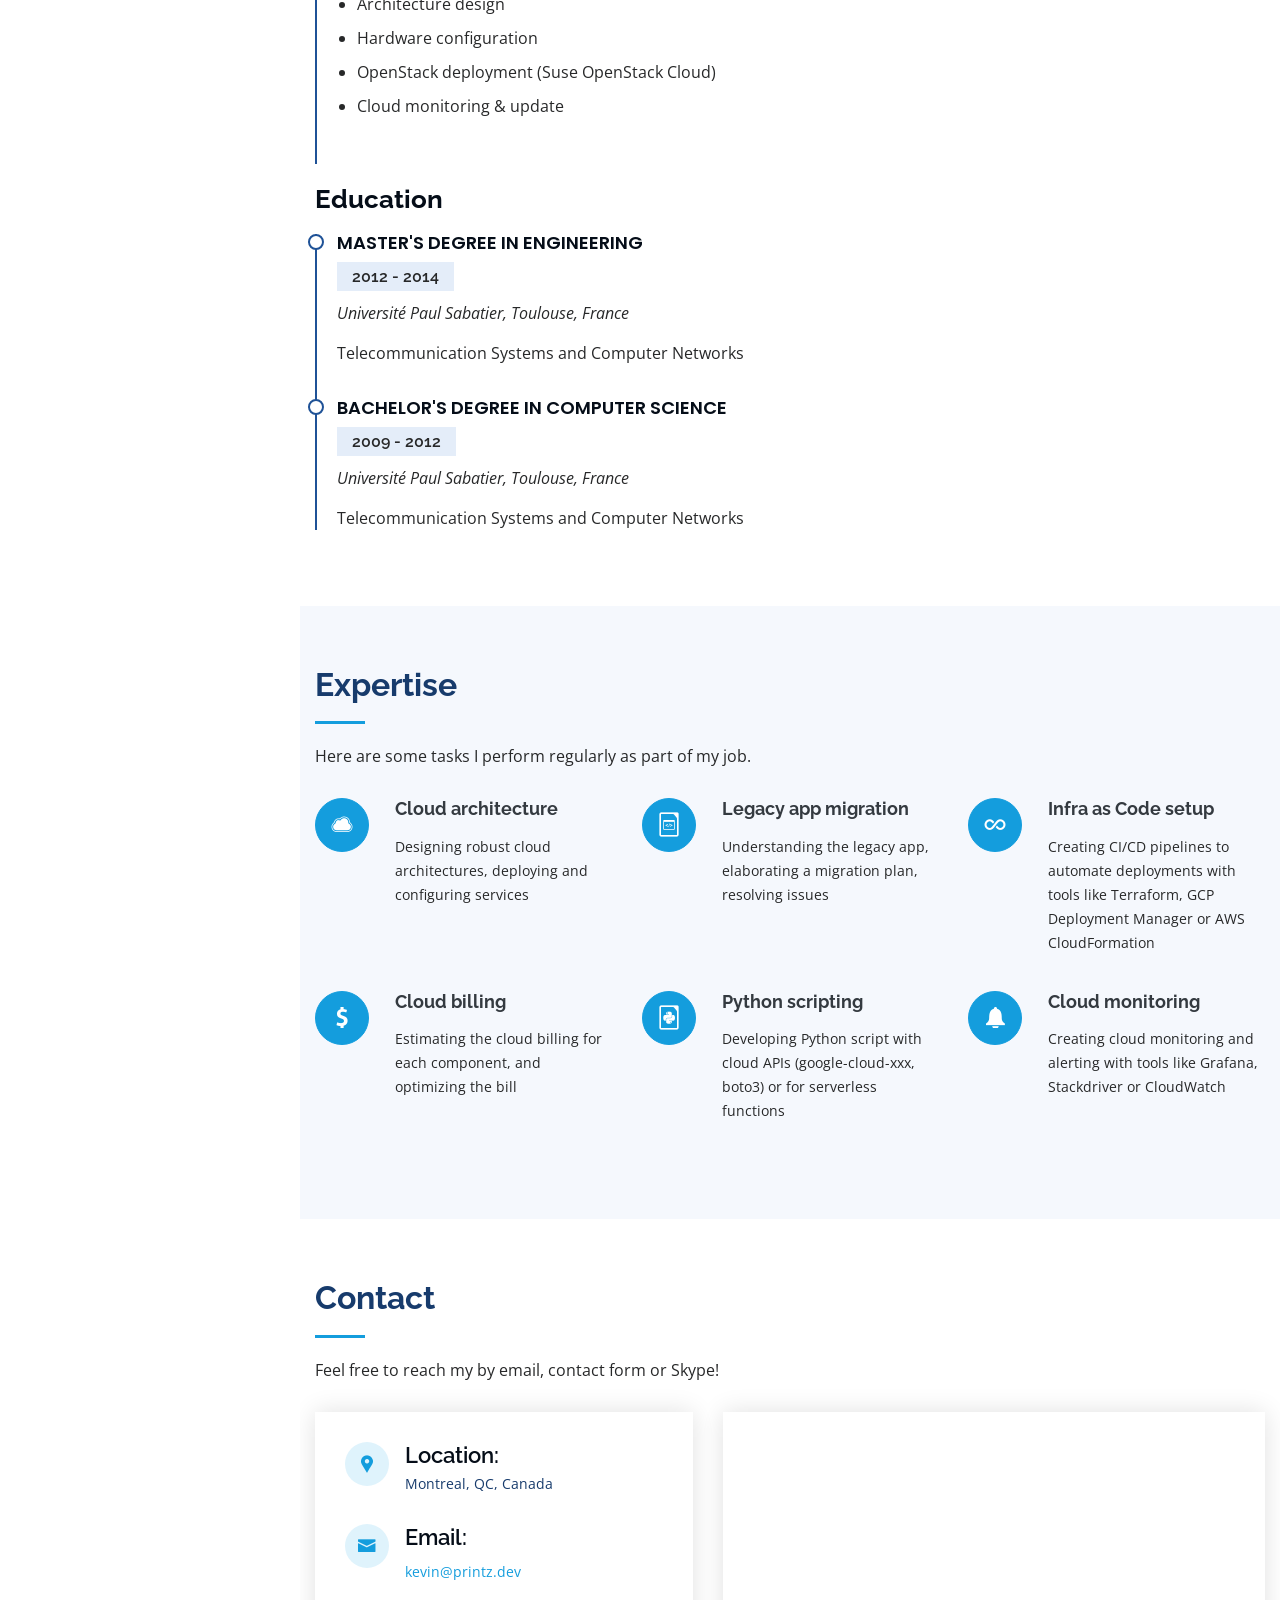
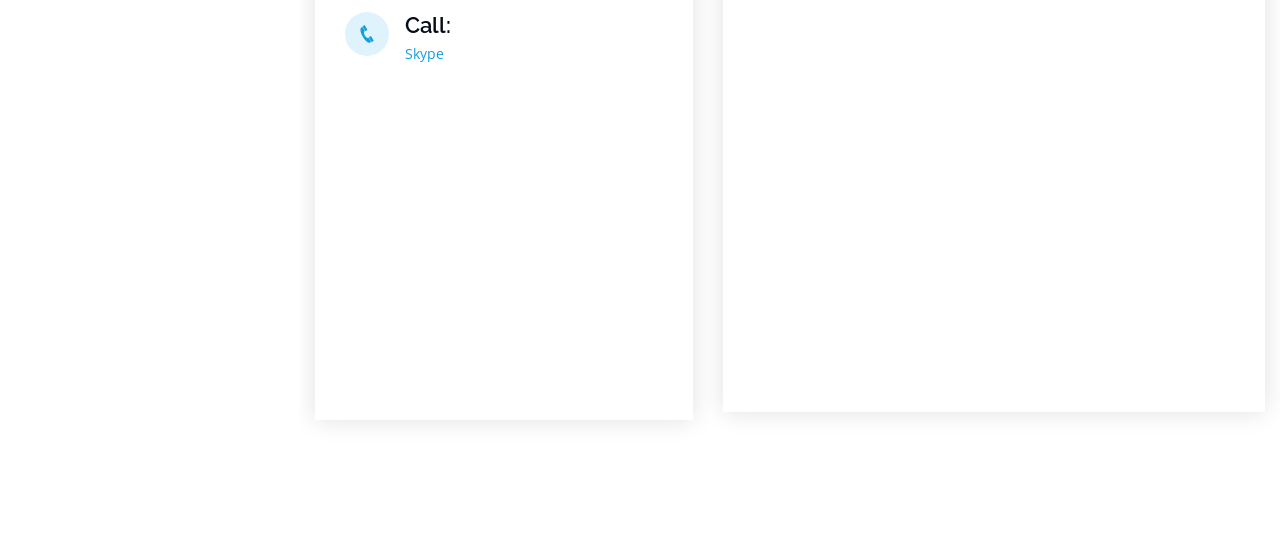
==== commit 8a29d3ae: "adding counter" ====
--- a/website/index.html
+++ b/website/index.html
@@ -114,6 +114,19 @@
 
       </div>
     </section><!-- End About Section -->
+
+
+    <!-- ======= Facts Section ======= -->
+    <section id="facts" class="facts">
+      <div class="container">
+
+        <div class="section-title">
+          <h2>Facts</h2>
+          <p>This website has been deployed for the <a href="https://cloudresumechallenge.dev">Cloud Resume Challenge</a>! All the infrastructure is hosted on GCP for the #100DaysOfCloud challenge, you can check my <a href="https://cloudresumechallenge.dev">Medium post</a> on how I've deployed it.</p>
+        </div>
+
+      </div>
+    </section><!-- End Facts Section -->
 
     <!-- ======= Skills Section ======= -->
     <section id="skills" class="skills section-bg">
@@ -398,7 +411,7 @@
   <footer id="footer">
     <div class="container">
       <div class="visitor-counter">
-        <i class="icofont-rocket"></i> You're the visitor: <strong><span id="visitor-count" data-toggle="counter-up">0</span></strong>
+        <i class="icofont-rocket"></i> You're the visitor: <strong><span id='visitor-count' data-toggle="counter-up">0</span></strong>
       </div>
       <div class="credits">
         <!-- All the links in the footer should remain intact. -->
--- a/website/assets/css/style.css
+++ b/website/assets/css/style.css
@@ -341,6 +341,13 @@
 }
 
 /*--------------------------------------------------------------
+# Facts
+--------------------------------------------------------------*/
+.facts {
+  padding-bottom: 30px;
+}
+
+/*--------------------------------------------------------------
 # Skills
 --------------------------------------------------------------*/
 .skills .progress {
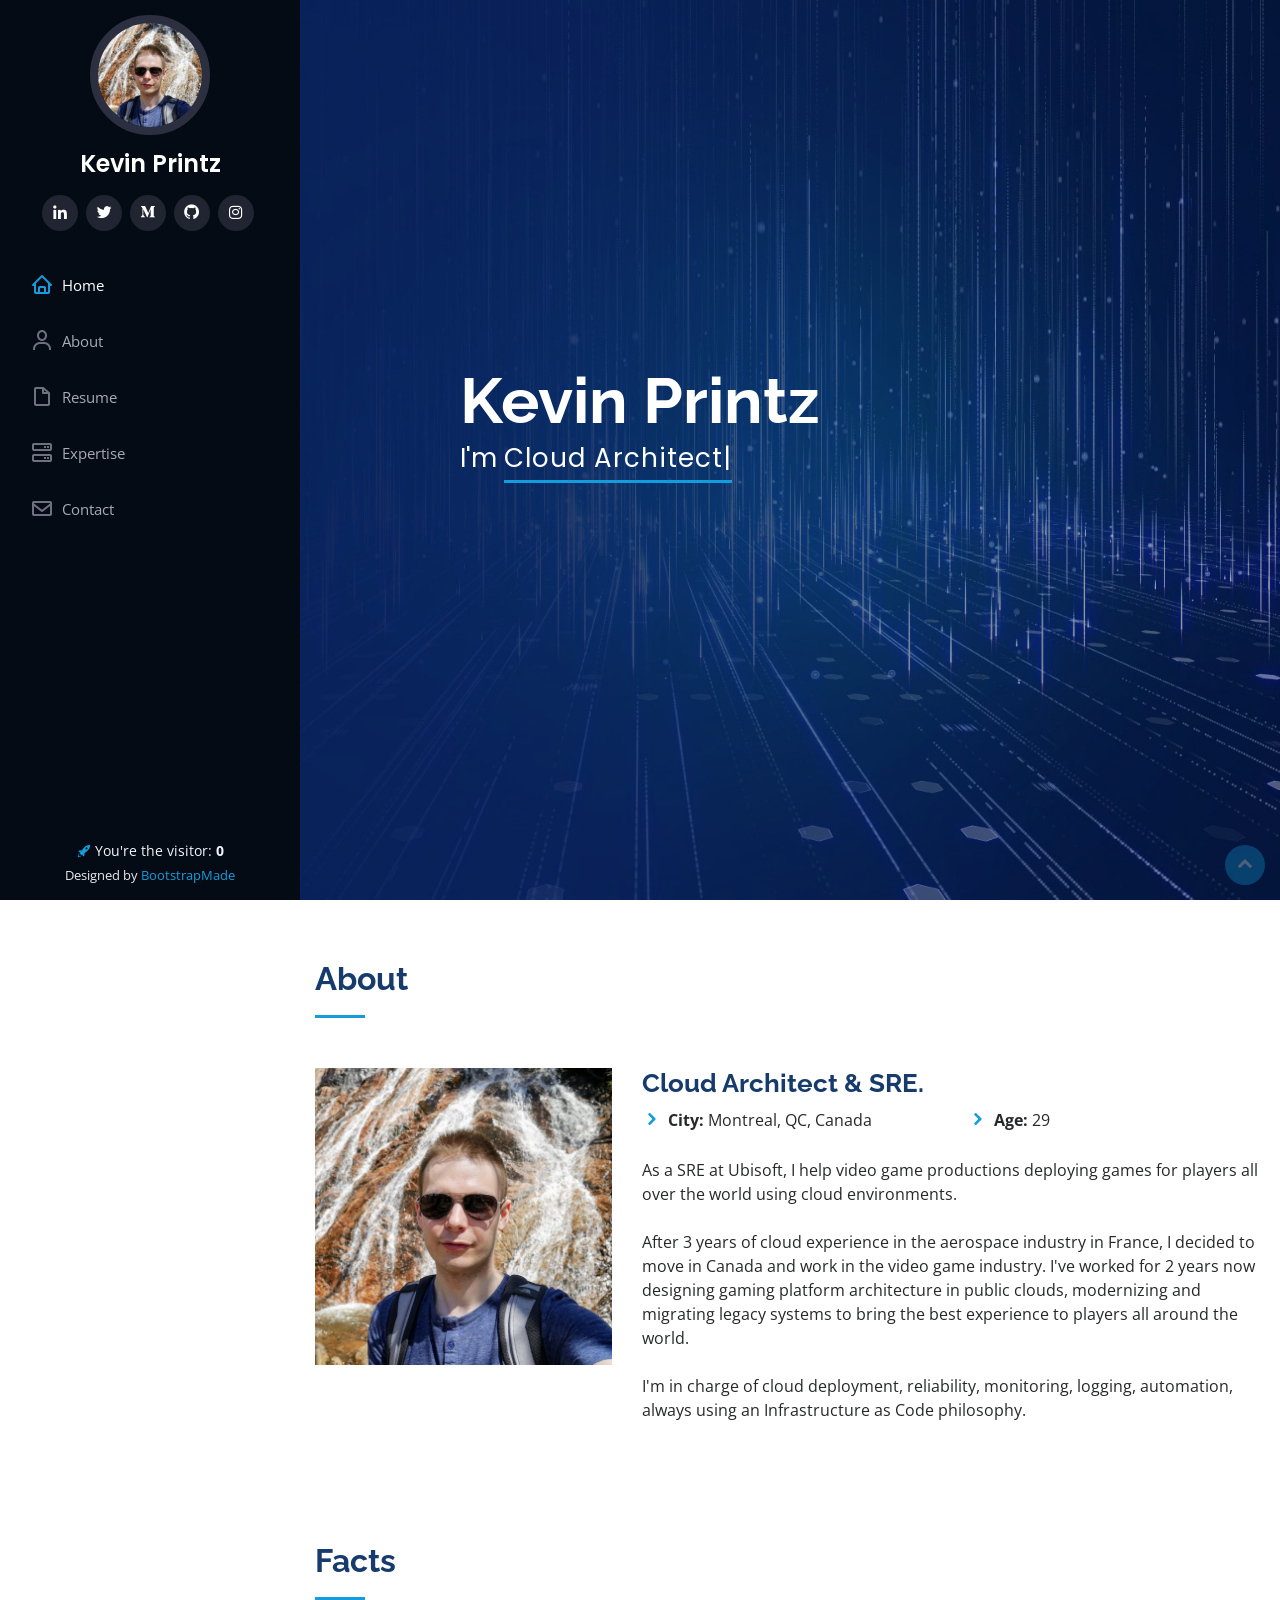
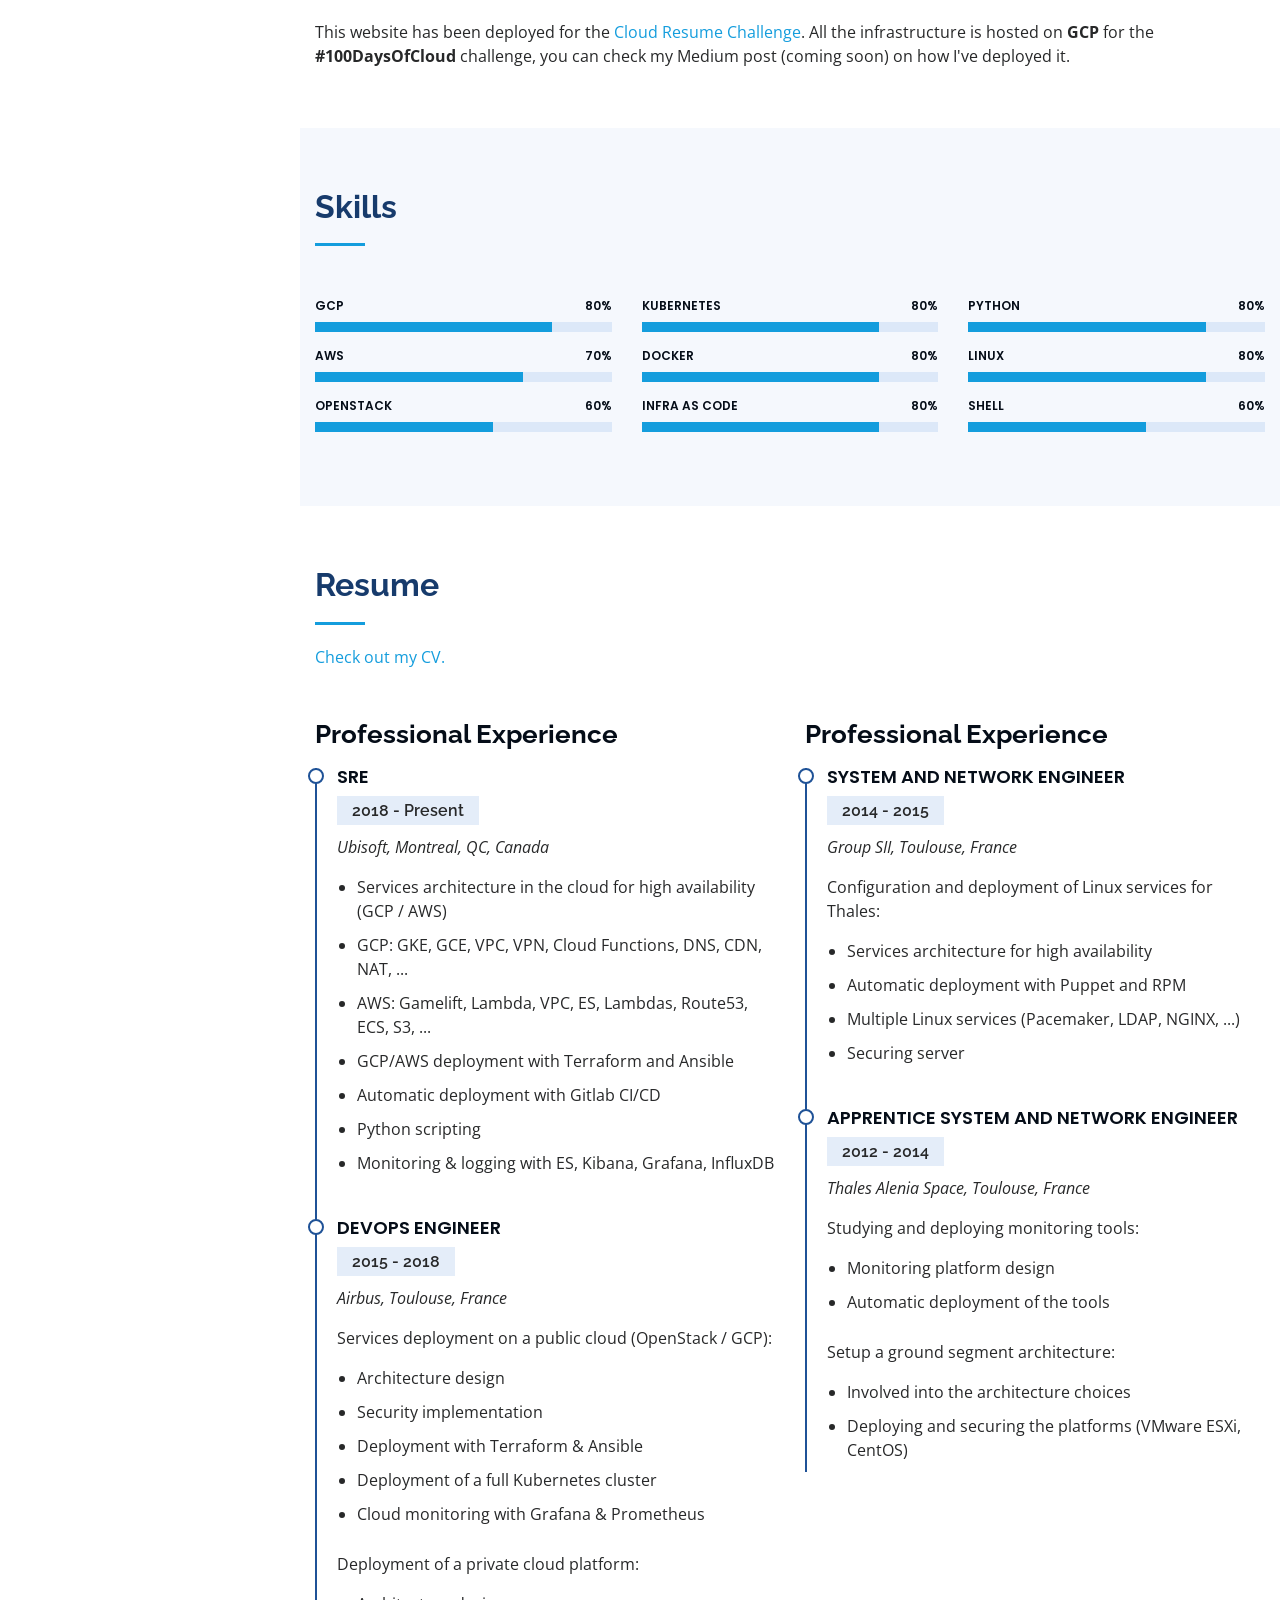
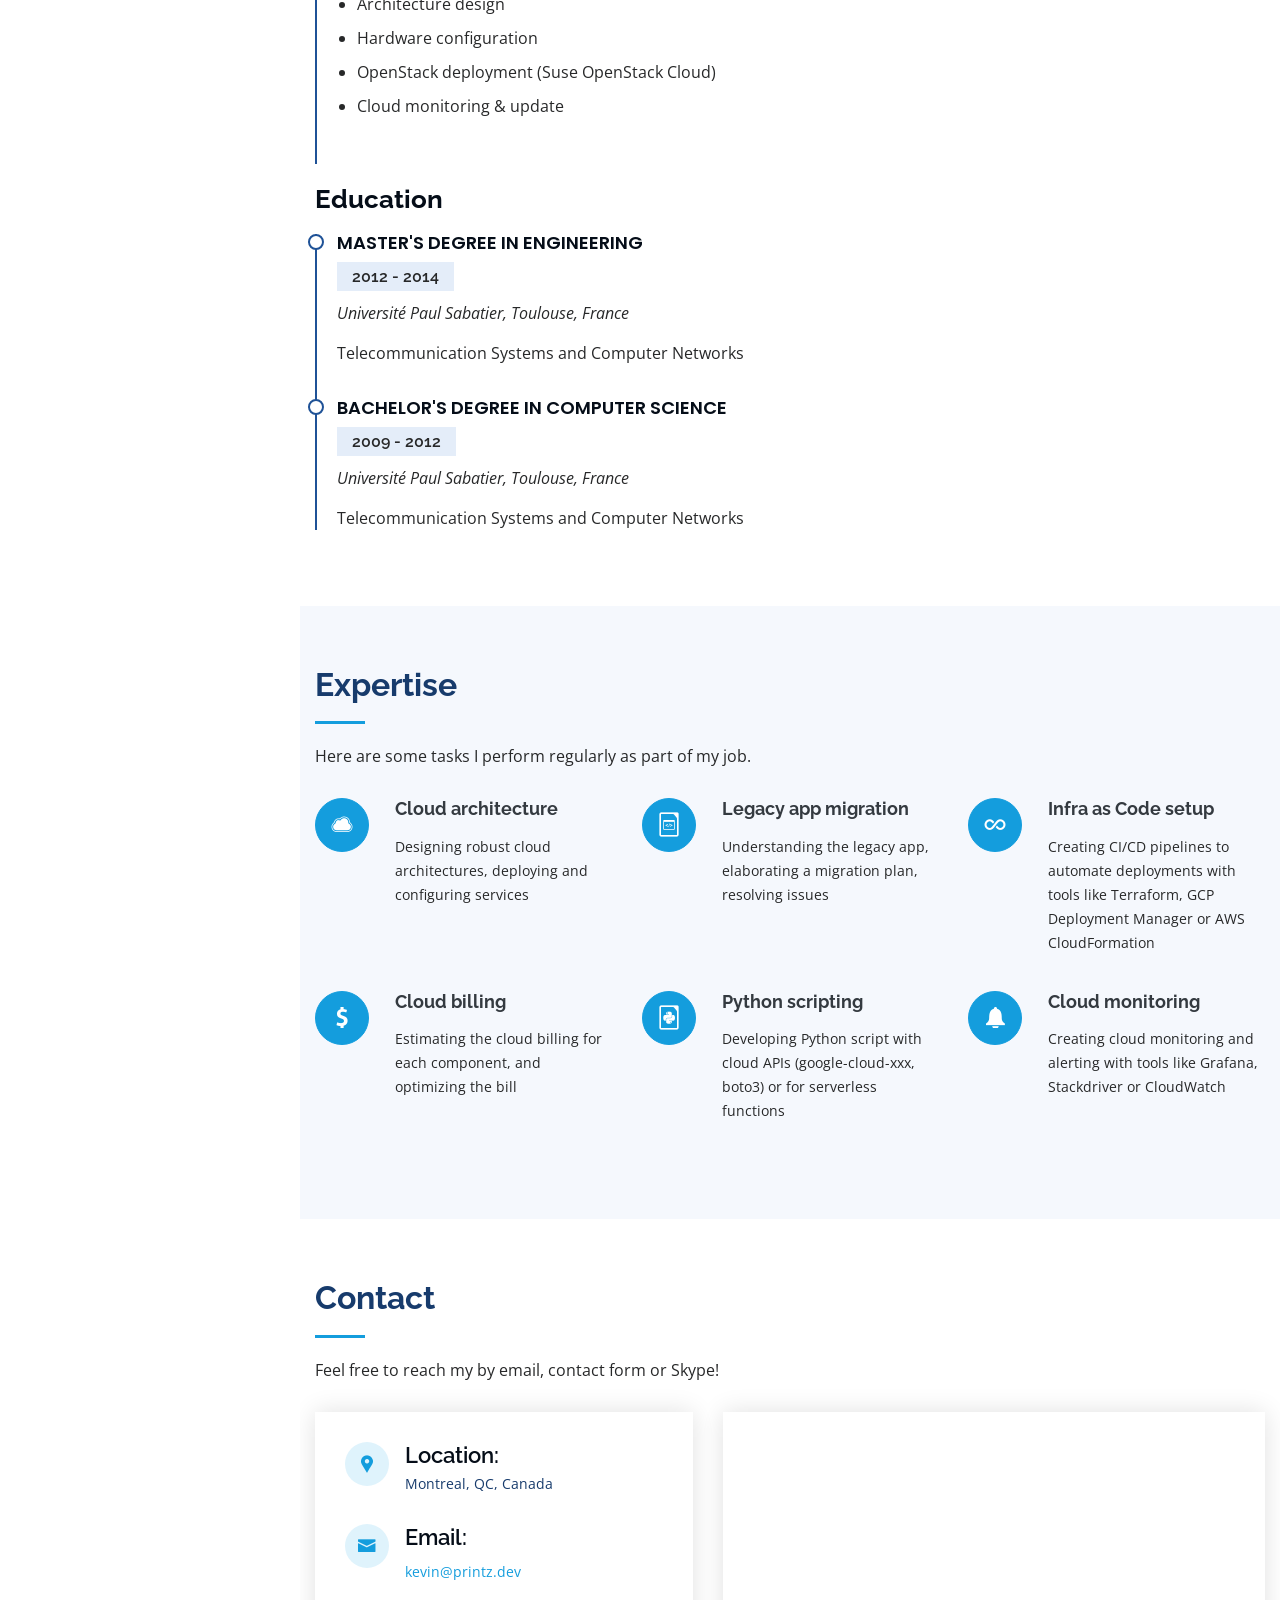
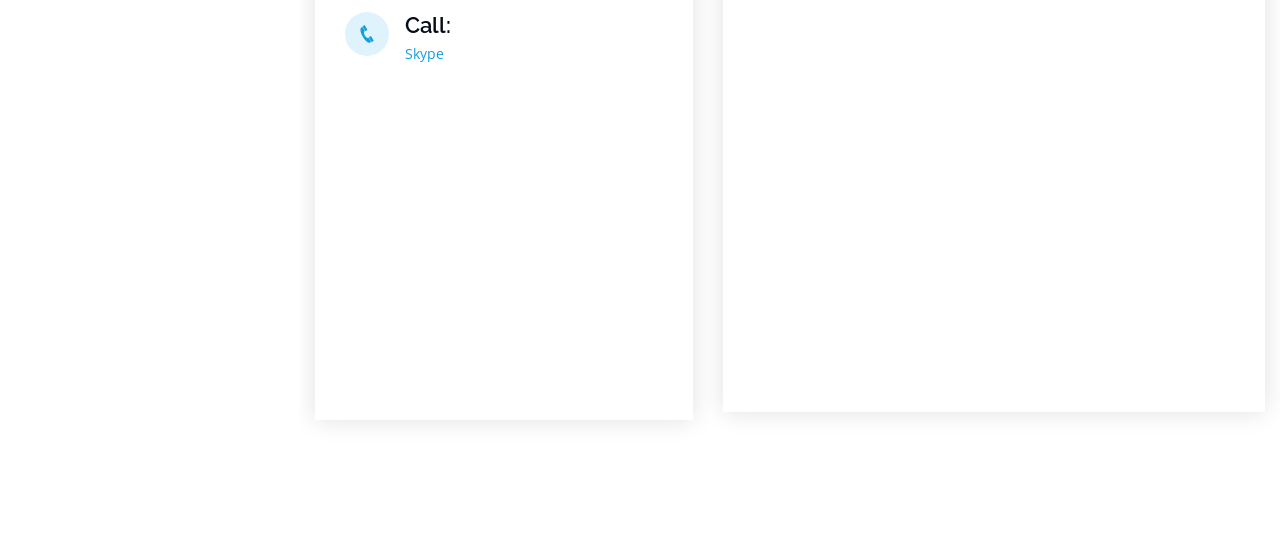
==== commit 066e8d5d: "adding counter" ====
--- a/website/index.html
+++ b/website/index.html
@@ -106,7 +106,7 @@
             </div>
             <p>
               As a SRE at Ubisoft, I help video game productions deploying games for players all over the world using cloud environments.<br><br>
-              After 6 years of cloud experience in the aerospace industry in France, I decided to move in Canada and work in the video game industry. I've worked for 2 years now designing gaming platform architecture in public clouds, modernizing and migrating legacy systems to bring the best experience to players all around the world. <br><br>
+              After 3 years of cloud experience in the aerospace industry in France, I decided to move in Canada and work in the video game industry. I've worked for 2 years now designing gaming platform architecture in public clouds, modernizing and migrating legacy systems to bring the best experience to players all around the world. <br><br>
               I'm in charge of cloud deployment, reliability, monitoring, logging, automation, always using an Infrastructure as Code philosophy.
             </p>
           </div>
@@ -122,7 +122,7 @@
 
         <div class="section-title">
           <h2>Facts</h2>
-          <p>This website has been deployed for the <a href="https://cloudresumechallenge.dev">Cloud Resume Challenge</a>! All the infrastructure is hosted on GCP for the #100DaysOfCloud challenge, you can check my <a href="https://cloudresumechallenge.dev">Medium post</a> on how I've deployed it.</p>
+          <p>This website has been deployed for the <a href="https://cloudresumechallenge.dev">Cloud Resume Challenge</a>. All the infrastructure is hosted on <strong>GCP</strong> for the <strong>#100DaysOfCloud</strong> challenge, you can check my Medium post (coming soon) on how I've deployed it.</p>
         </div>
 
       </div>
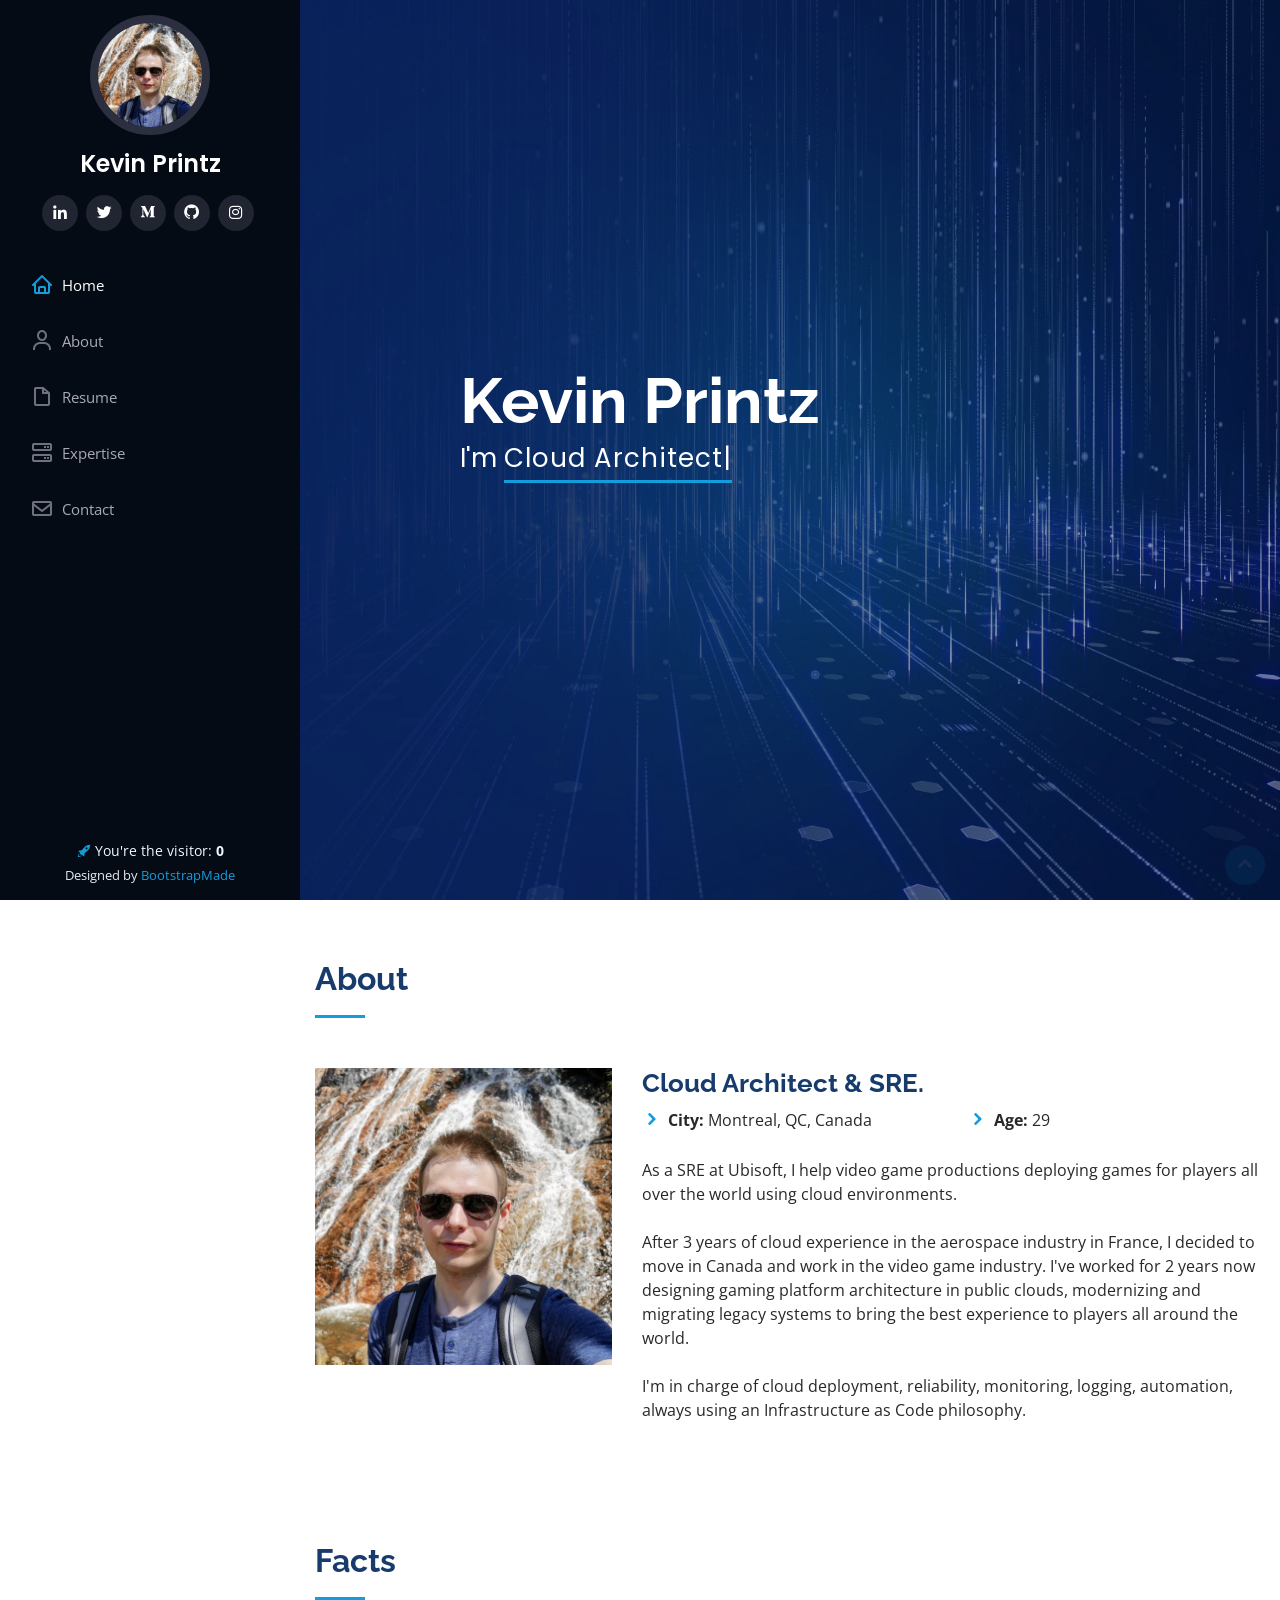
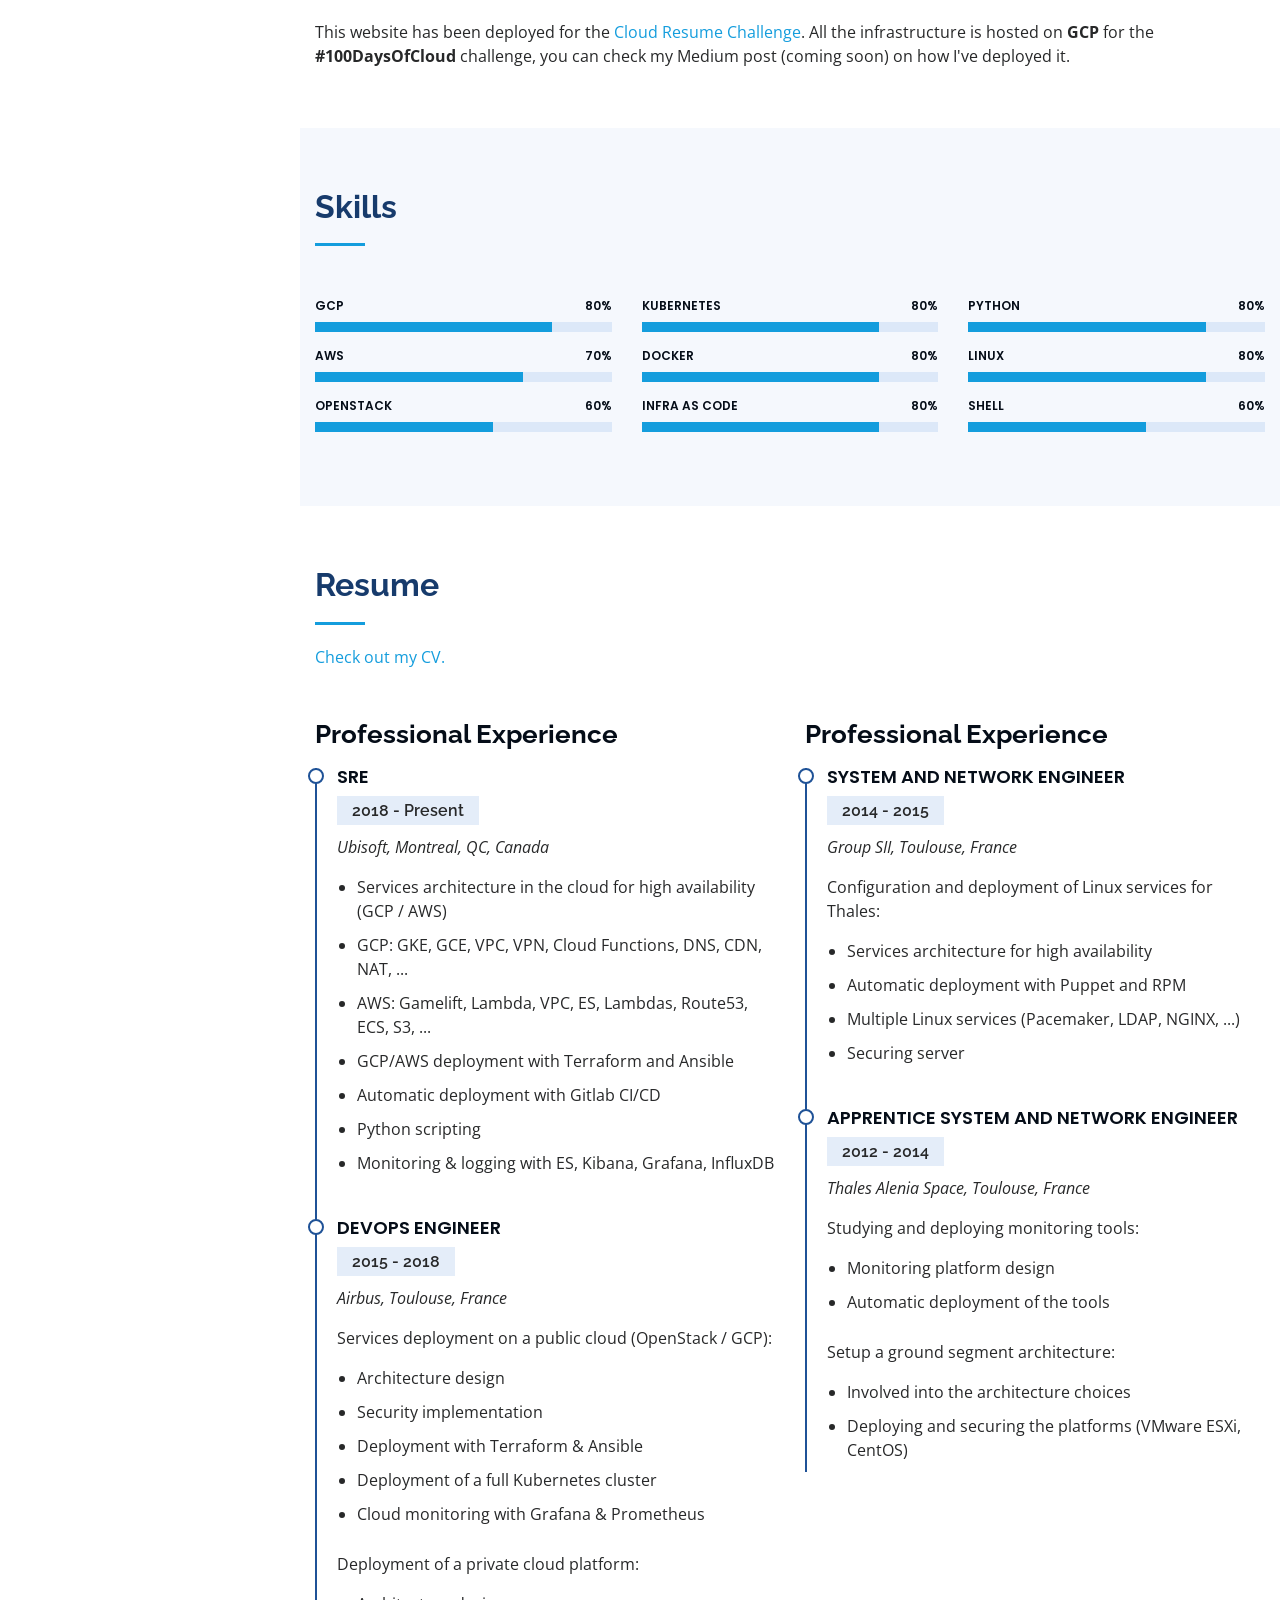
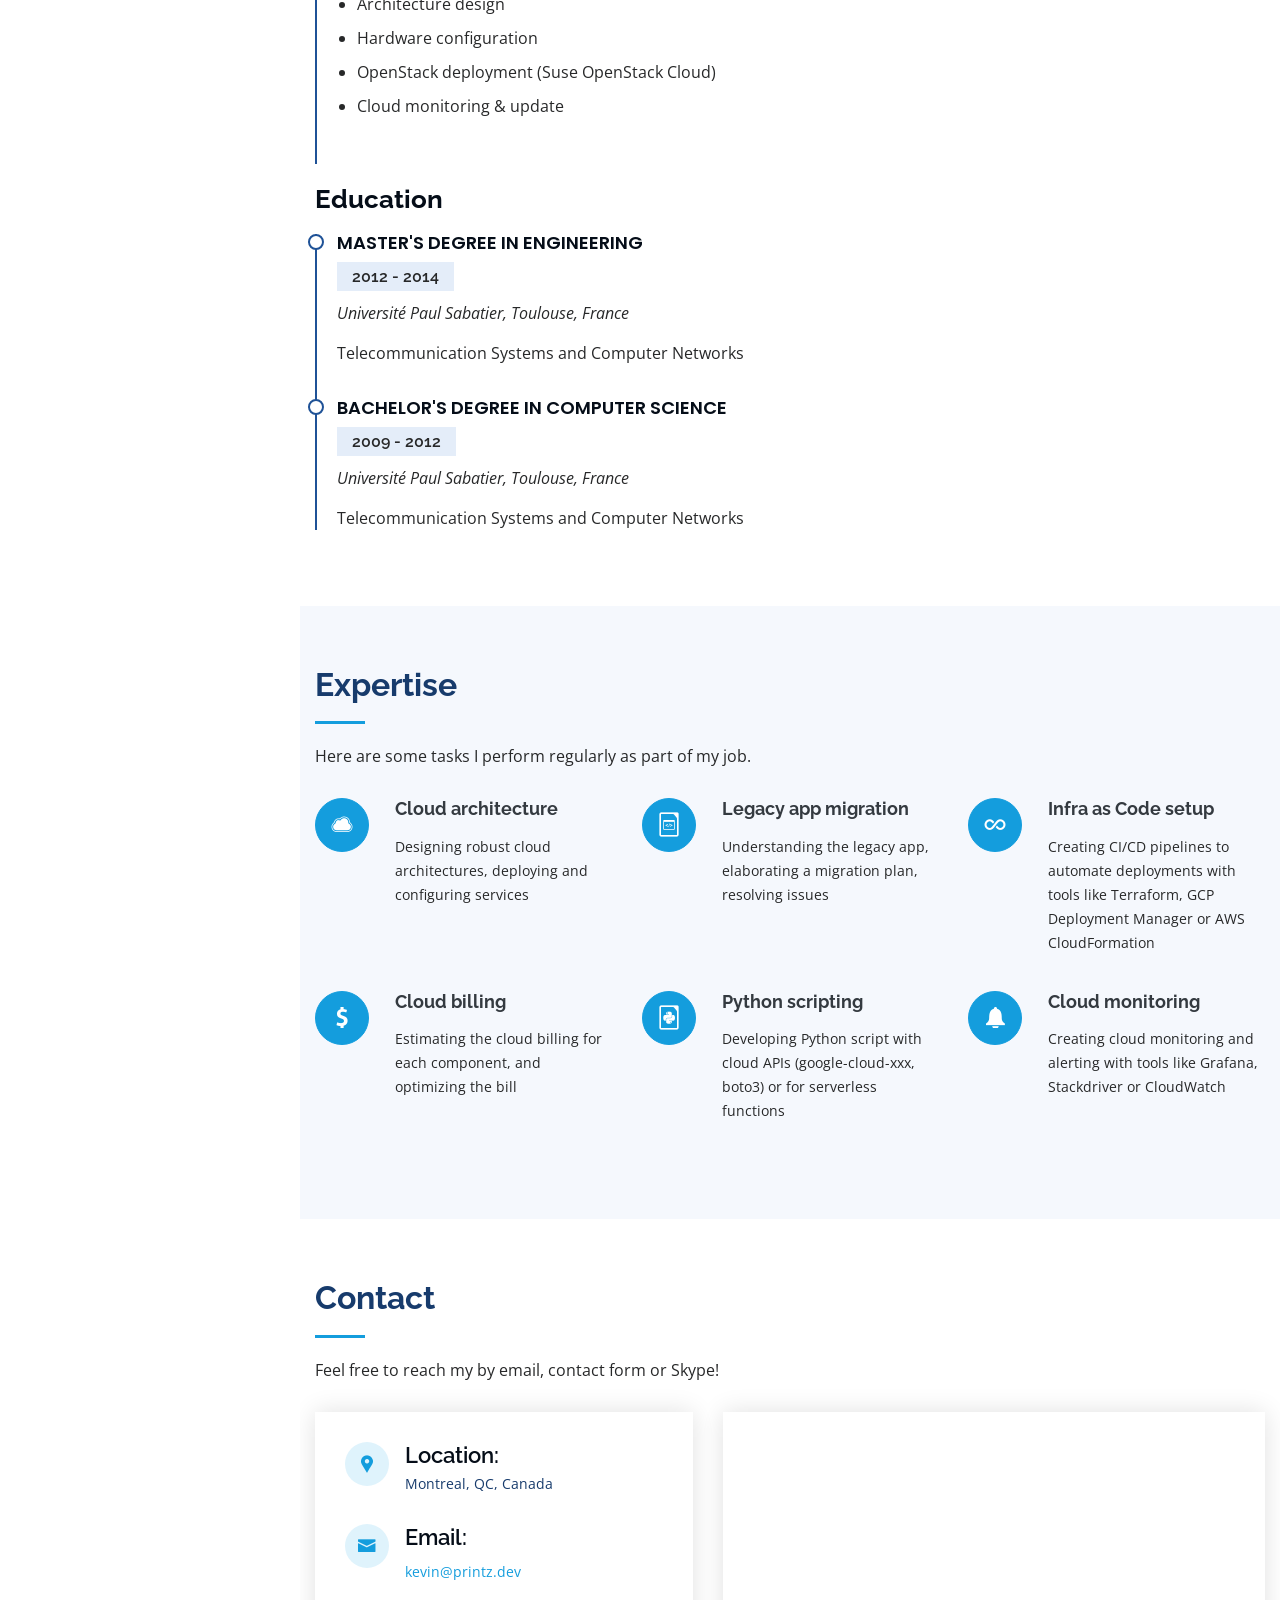
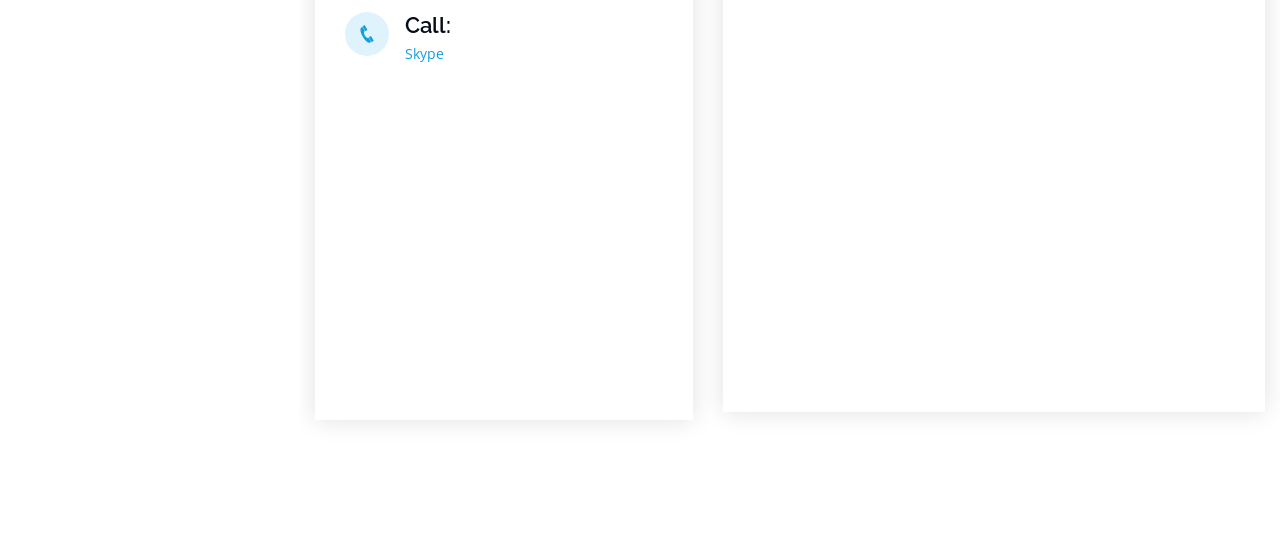
==== commit ec97ce8b: "fix typo" ====
--- a/website/index.html
+++ b/website/index.html
@@ -5,9 +5,9 @@
   <meta charset="utf-8">
   <meta content="width=device-width, initial-scale=1.0" name="viewport">
 
-  <title>Kevin Printz - Cloud Architech</title>
-  <meta content="Kevin Printz - Cloud Architech" name="descriptison">
-  <meta content="Kevin, Printz, Cloud, SRE, DevOps, Architect" name="keywords">
+  <title>Kevin Printz - Cloud Architect</title>
+  <meta content="Kevin Printz - Cloud Architect" name="description">
+  <meta content="Kevin,Printz,Cloud,SRE,DevOps,Architect" name="keywords">
 
   <!-- Favicons -->
   <link href="assets/img/favicon.png" rel="icon">
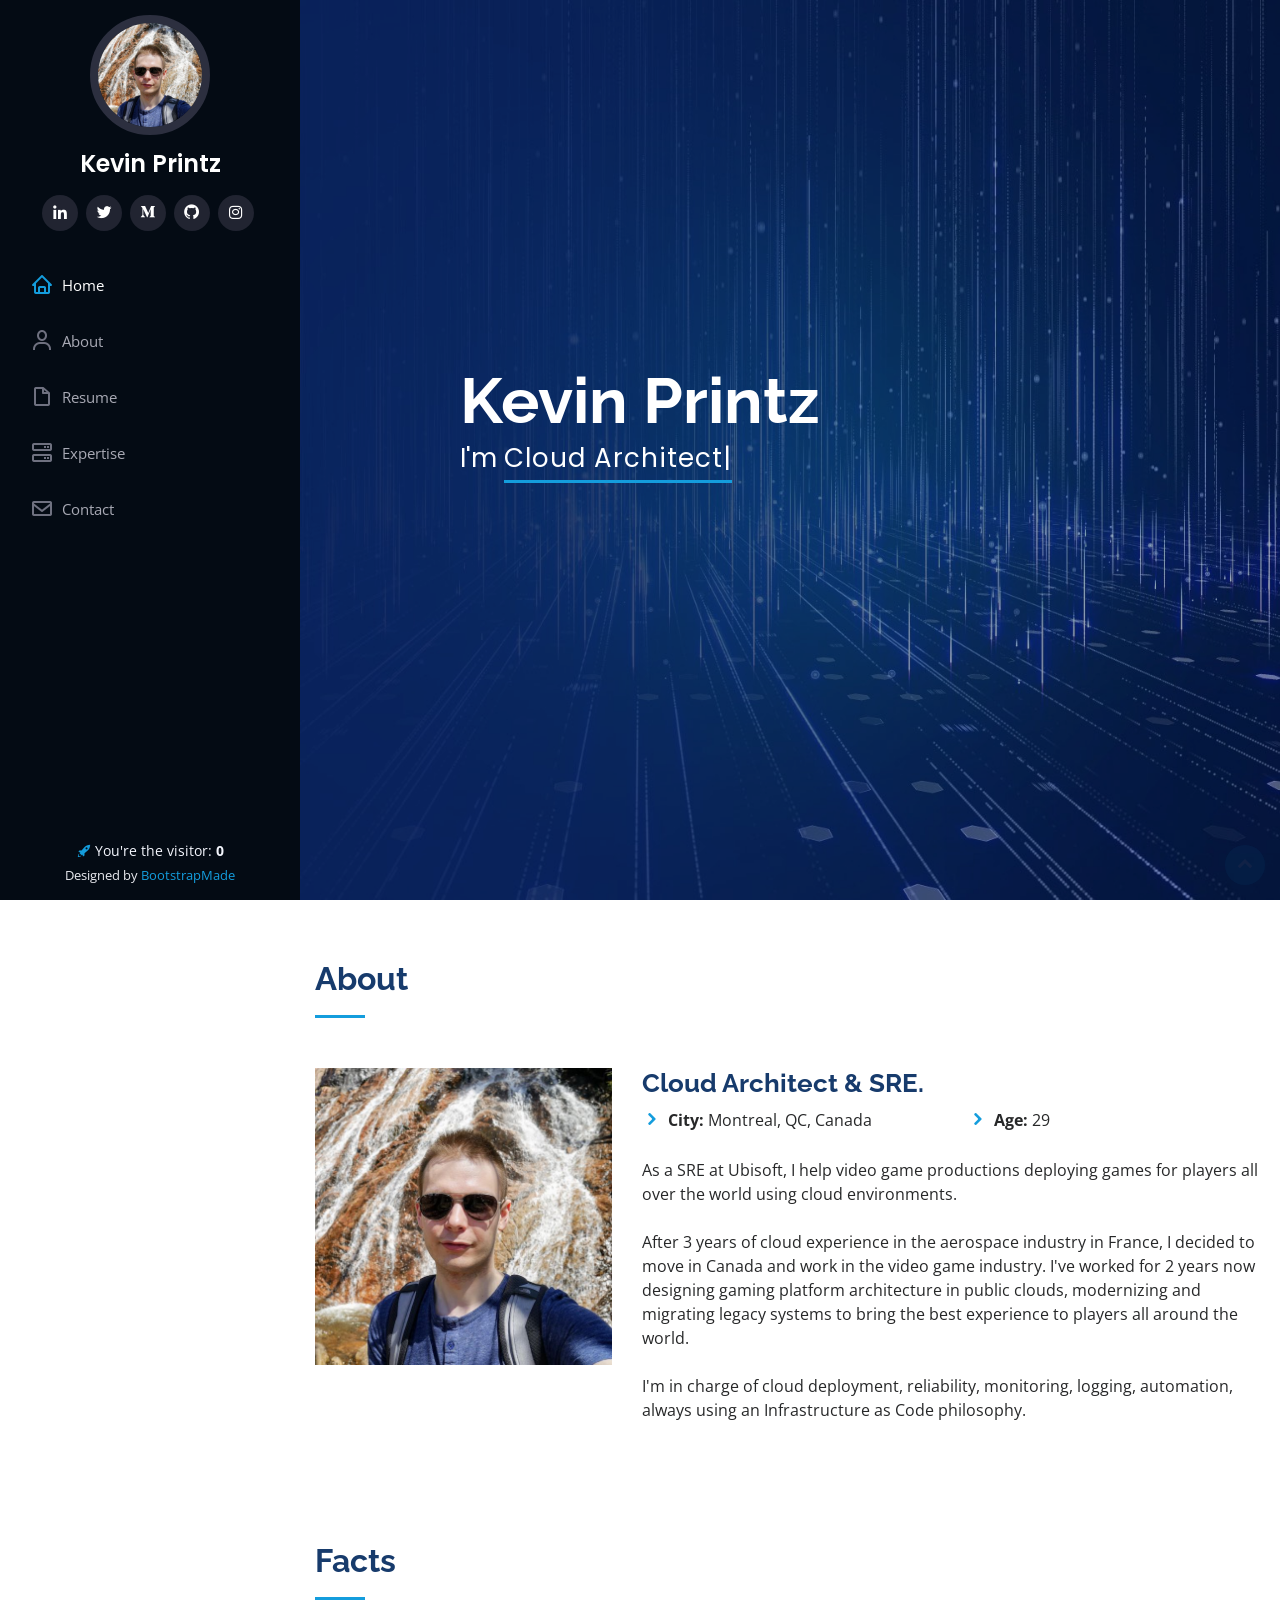
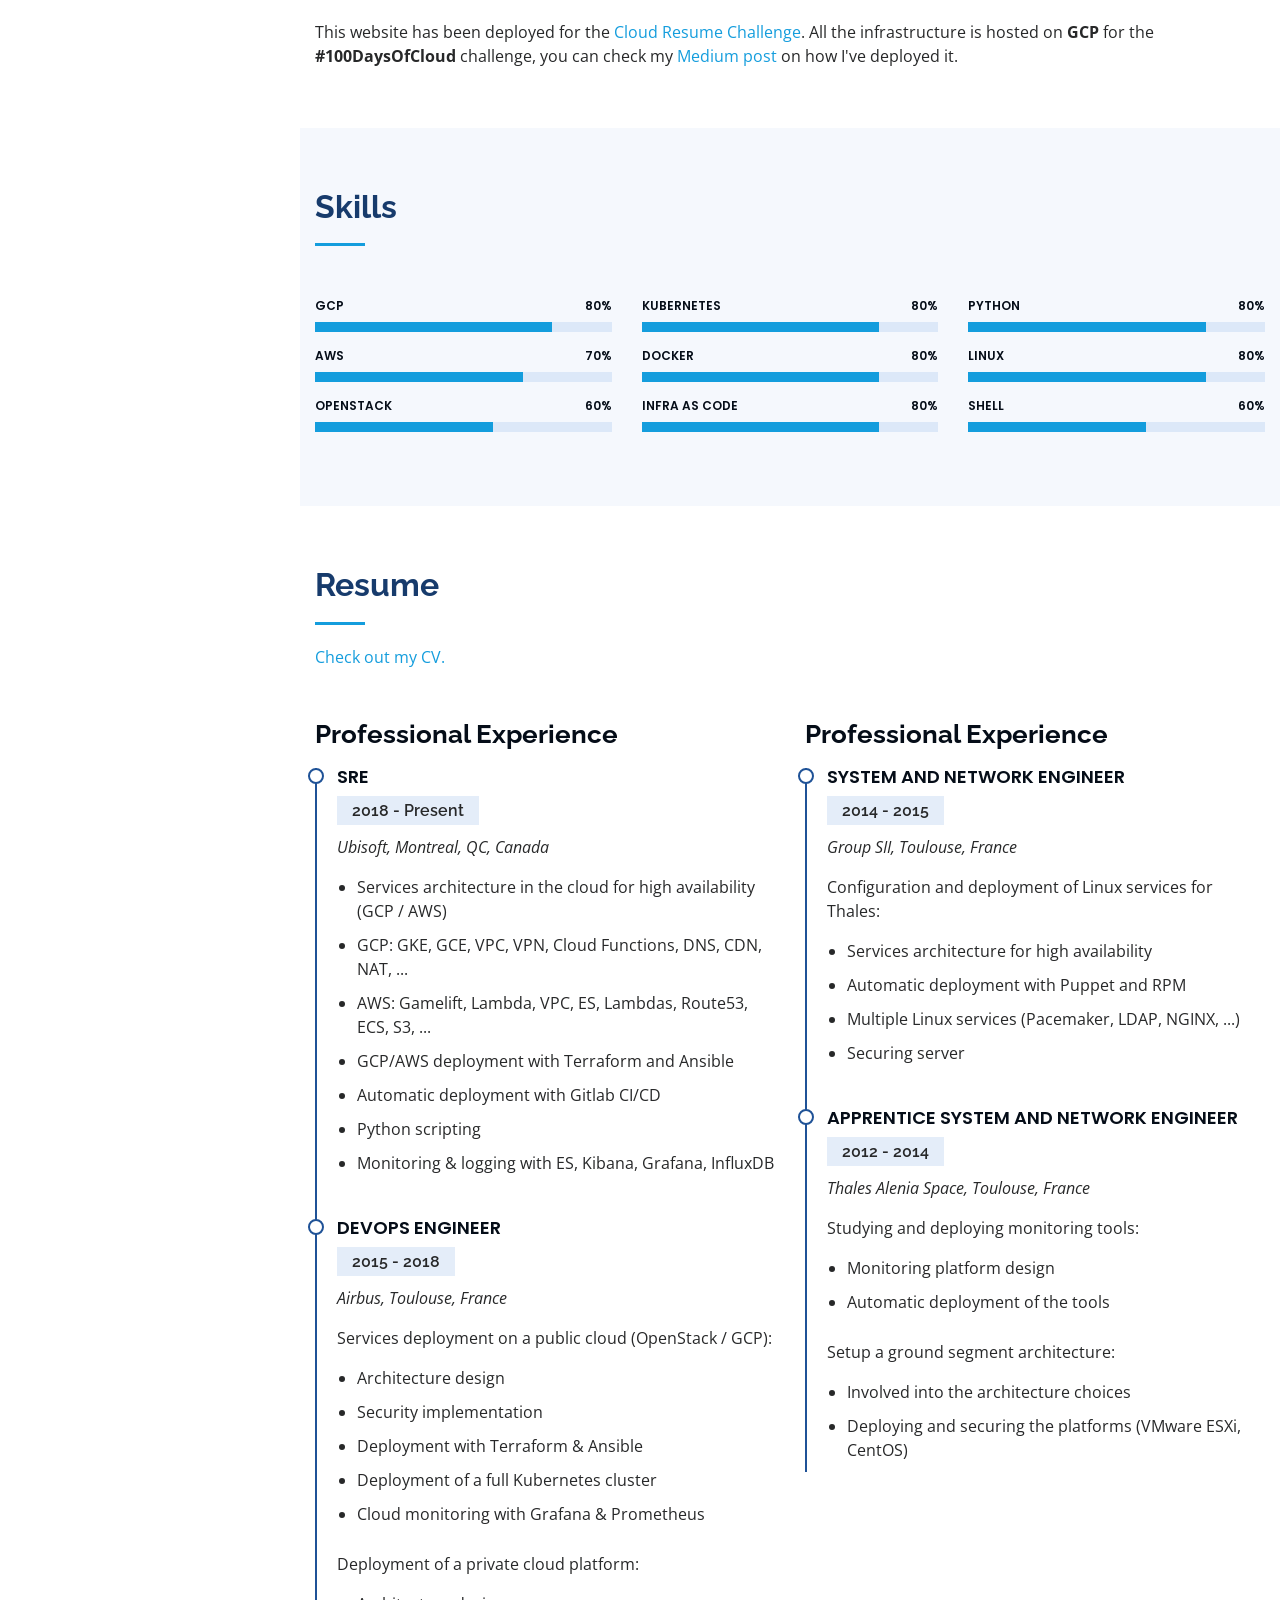
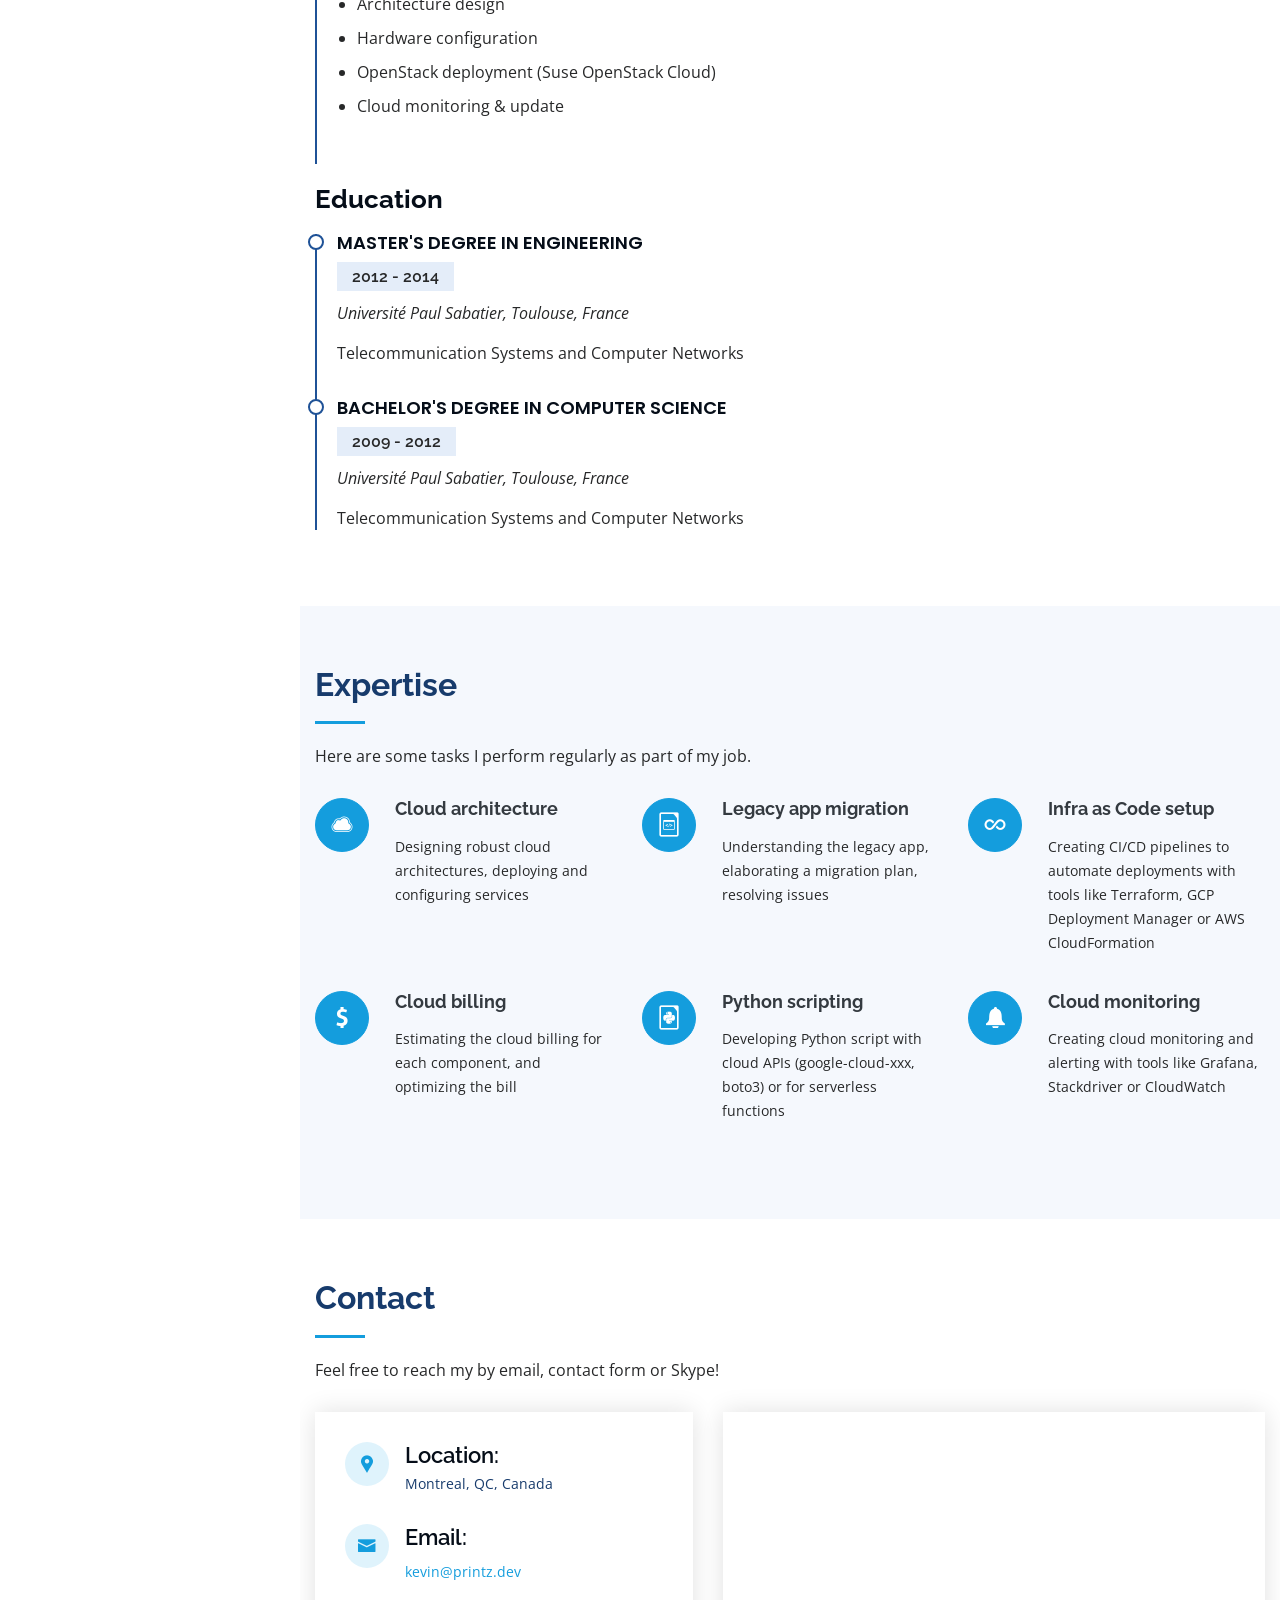
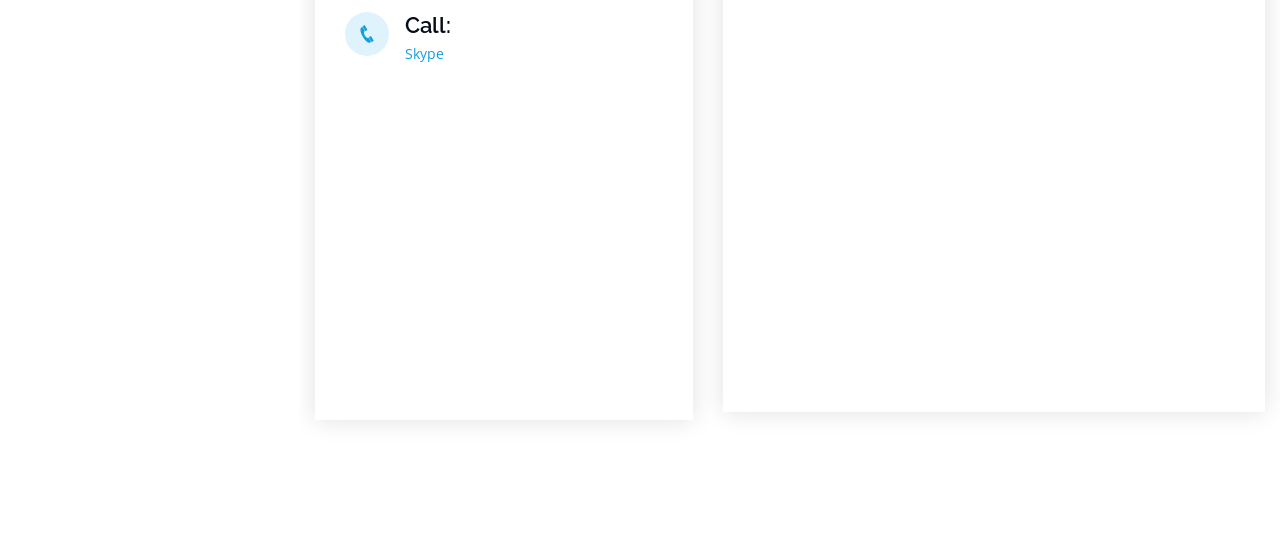
==== commit 9af5bdf1: "add medium url" ====
--- a/website/index.html
+++ b/website/index.html
@@ -122,7 +122,7 @@
 
         <div class="section-title">
           <h2>Facts</h2>
-          <p>This website has been deployed for the <a href="https://cloudresumechallenge.dev">Cloud Resume Challenge</a>. All the infrastructure is hosted on <strong>GCP</strong> for the <strong>#100DaysOfCloud</strong> challenge, you can check my Medium post (coming soon) on how I've deployed it.</p>
+          <p>This website has been deployed for the <a href="https://cloudresumechallenge.dev">Cloud Resume Challenge</a>. All the infrastructure is hosted on <strong>GCP</strong> for the <strong>#100DaysOfCloud</strong> challenge, you can check my <a href="https://medium.com/@kevinp11/cloud-resume-challenge-gcp-version-c1bab65c6fbc">Medium post</a> on how I've deployed it.</p>
         </div>
 
       </div>
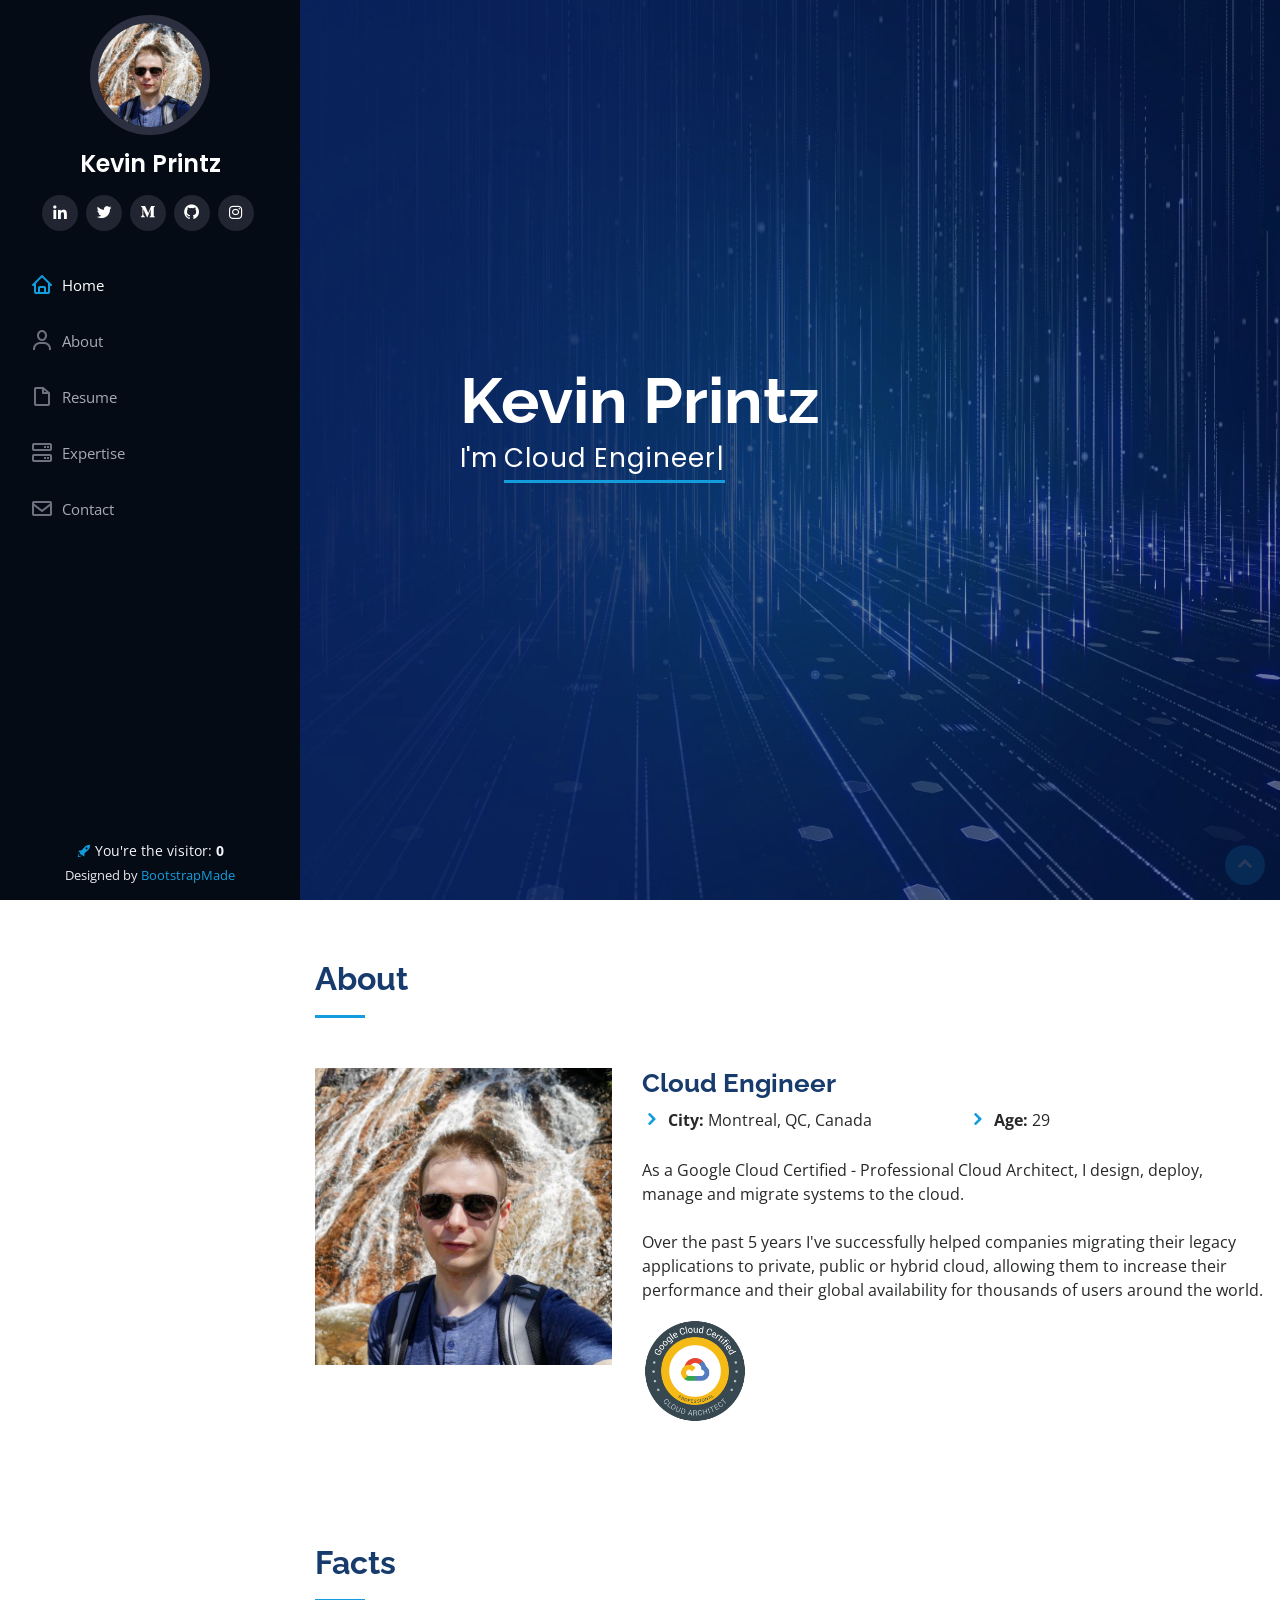
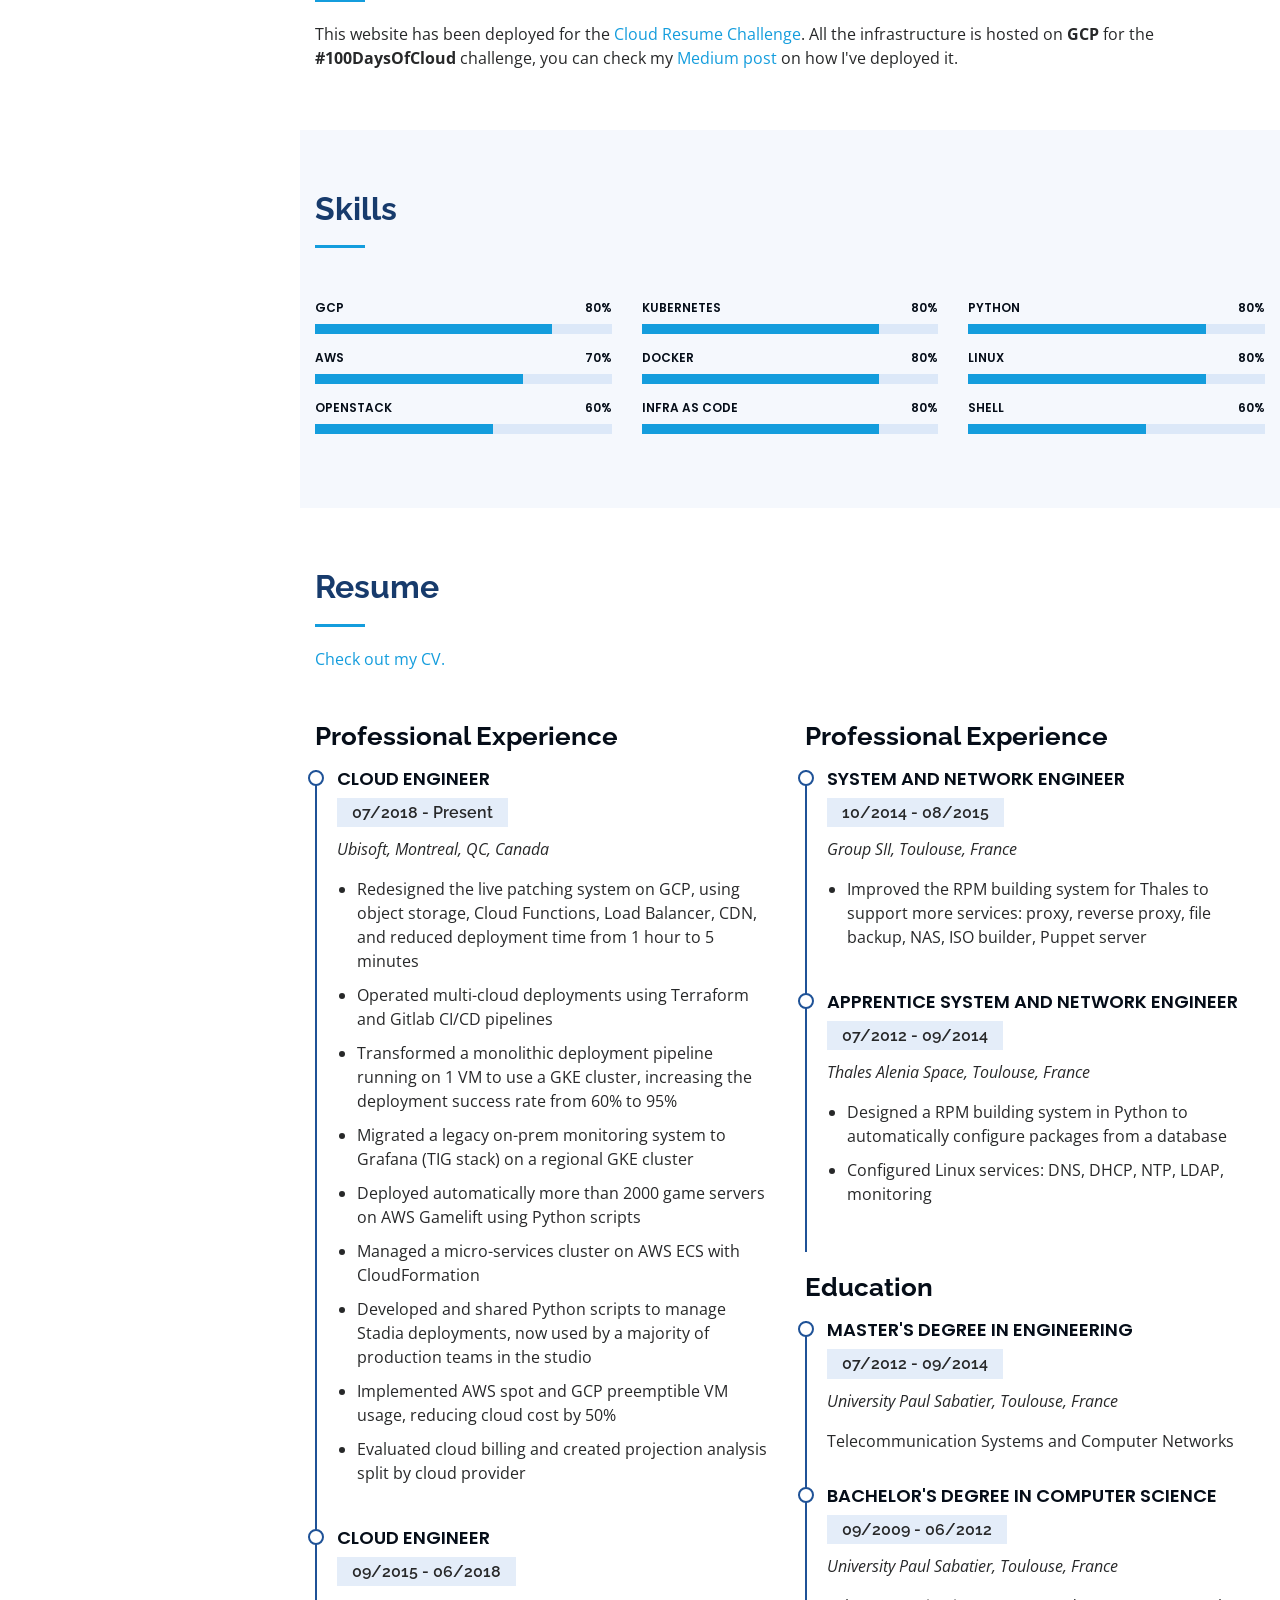
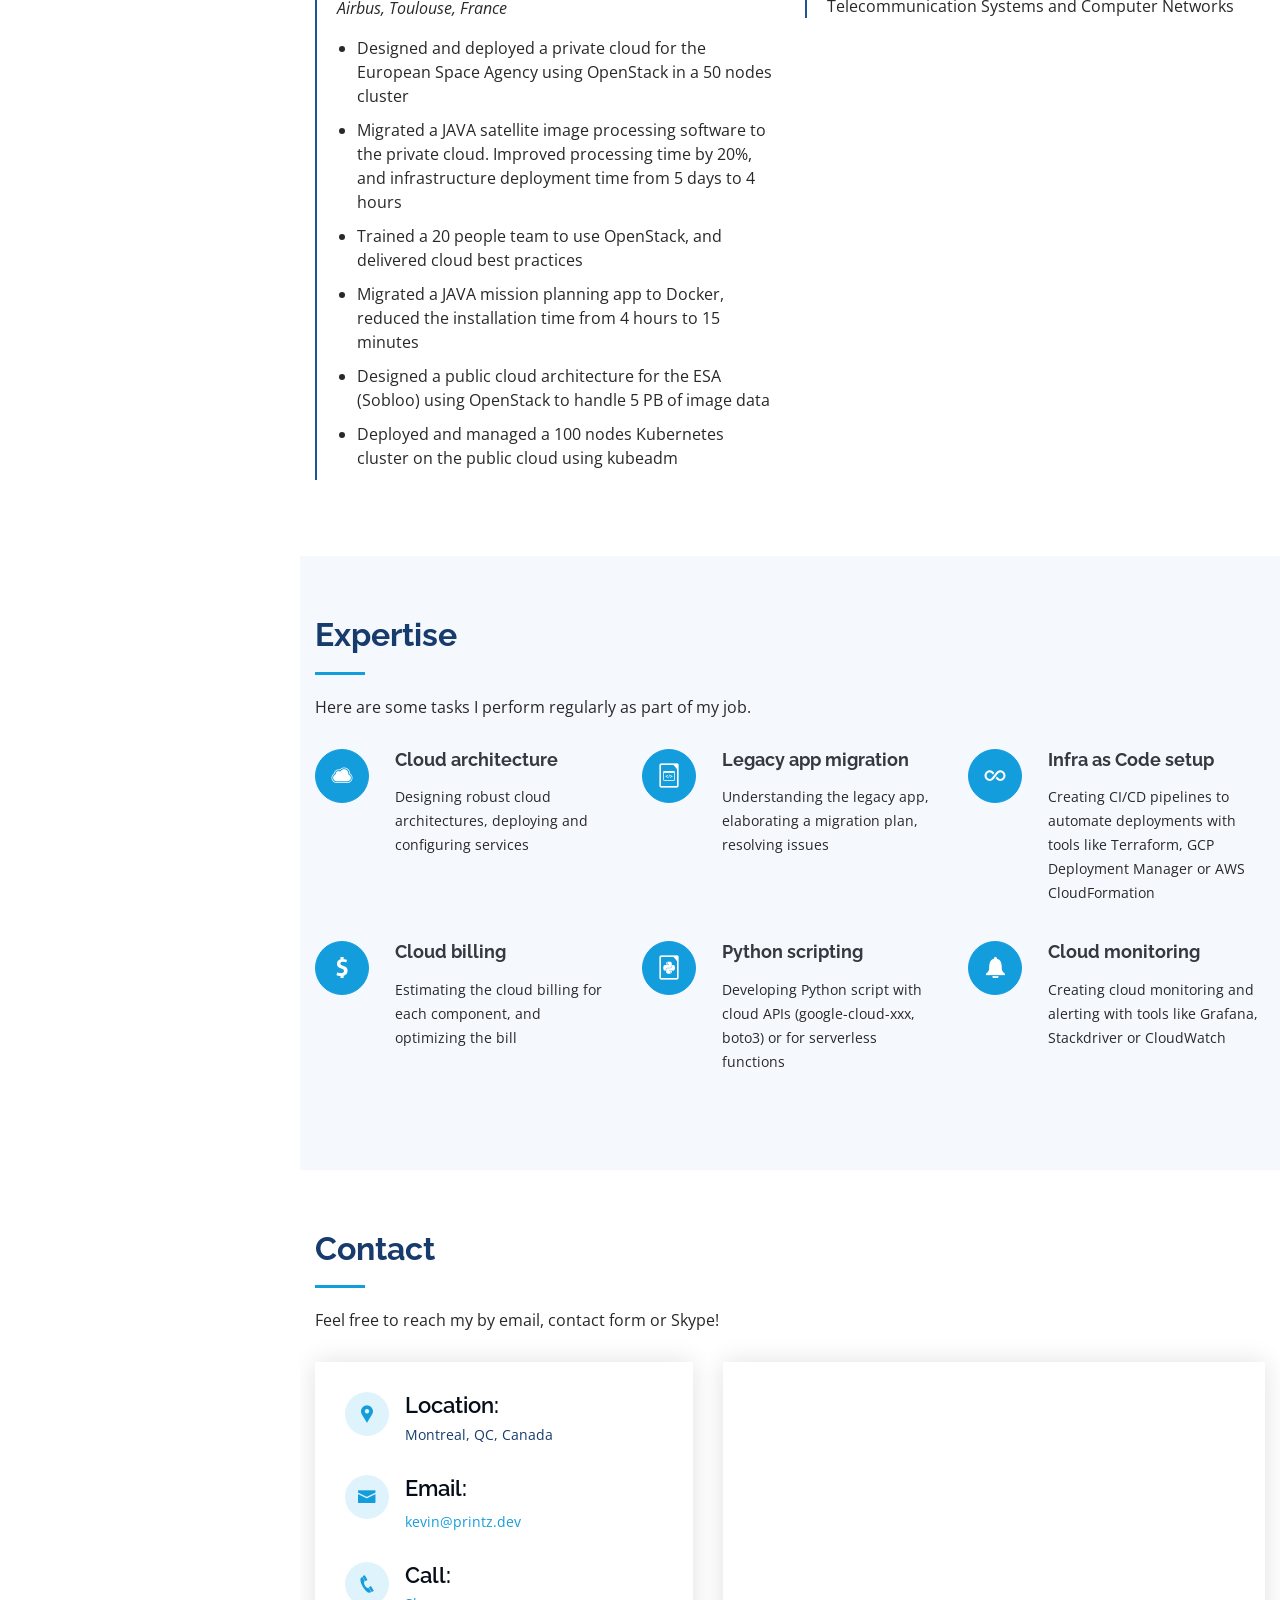
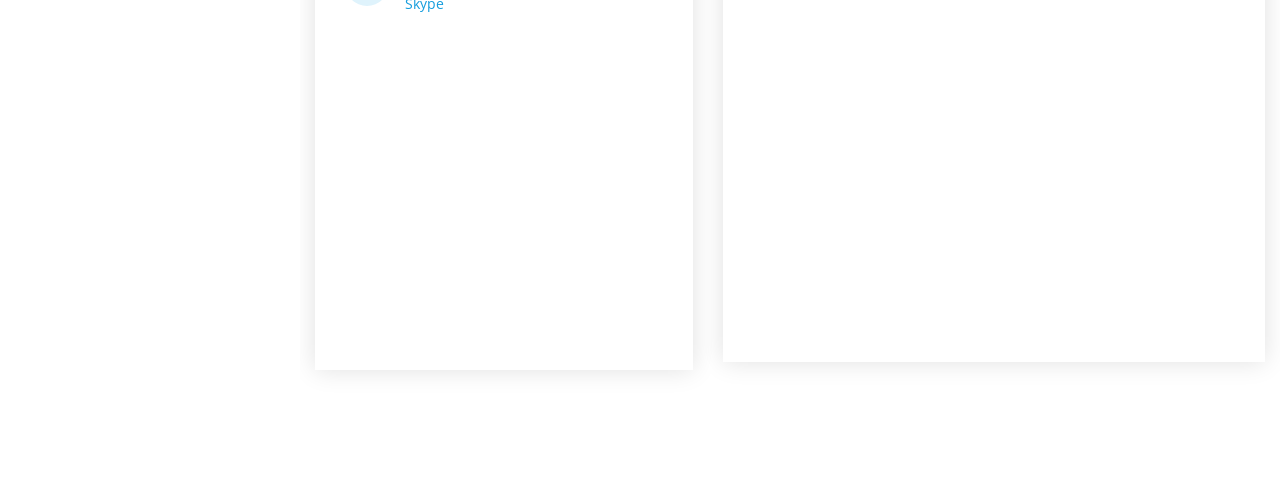
==== commit 56c75a2b: "update bio and add gcp cert" ====
--- a/website/index.html
+++ b/website/index.html
@@ -5,9 +5,9 @@
   <meta charset="utf-8">
   <meta content="width=device-width, initial-scale=1.0" name="viewport">
 
-  <title>Kevin Printz - Cloud Architect</title>
-  <meta content="Kevin Printz - Cloud Architect" name="description">
-  <meta content="Kevin,Printz,Cloud,SRE,DevOps,Architect" name="keywords">
+  <title>Kevin Printz - Cloud Engineer</title>
+  <meta content="Kevin Printz - Cloud Engineer" name="description">
+  <meta content="Kevin,Printz,Cloud,SRE,DevOps,Architect,Engineer" name="keywords">
 
   <!-- Favicons -->
   <link href="assets/img/favicon.png" rel="icon">
@@ -72,7 +72,7 @@
   <section id="hero" class="d-flex flex-column justify-content-center align-items-center">
     <div class="hero-container" data-aos="fade-in">
       <h1>Kevin Printz</h1>
-      <p>I'm <span class="typed" data-typed-items="Cloud Architect, SRE, DevOps"></span></p>
+      <p>I'm <span class="typed" data-typed-items="Cloud Engineer, Cloud Architect, SRE, DevOps"></span></p>
     </div>
   </section><!-- End Hero -->
 
@@ -91,7 +91,7 @@
             <img src="assets/img/profile-img.jpg" class="img-fluid" alt="">
           </div>
           <div class="col-lg-8 pt-4 pt-lg-0 content" data-aos="fade-left">
-            <h3>Cloud Architect &amp; SRE.</h3>
+            <h3>Cloud Engineer</h3>
             <div class="row">
               <div class="col-lg-6">
                 <ul>
@@ -105,10 +105,10 @@
               </div>
             </div>
             <p>
-              As a SRE at Ubisoft, I help video game productions deploying games for players all over the world using cloud environments.<br><br>
-              After 3 years of cloud experience in the aerospace industry in France, I decided to move in Canada and work in the video game industry. I've worked for 2 years now designing gaming platform architecture in public clouds, modernizing and migrating legacy systems to bring the best experience to players all around the world. <br><br>
-              I'm in charge of cloud deployment, reliability, monitoring, logging, automation, always using an Infrastructure as Code philosophy.
+              As a Google Cloud Certified - Professional Cloud Architect, I design, deploy, manage and migrate systems to the cloud.<br><br>
+              Over the past 5 years I've successfully helped companies migrating their legacy applications to private, public or hybrid cloud, allowing them to increase their performance and their global availability for thousands of users around the world.
             </p>
+            <a href="https://www.credential.net/9db2fc0f-8d4d-4b85-a656-de9556305886"><img src="assets/img/gcp_cloud_architect.png" class="img-fluid cert-badge" alt=""></a>
           </div>
         </div>
 
@@ -232,84 +232,72 @@
           <div class="col-lg-6" data-aos="fade-up" data-aos-delay="100">
             <h3 class="resume-title">Professional Experience</h3>
             <div class="resume-item">
-              <h4>SRE</h4>
-              <h5>2018 - Present</h5>
+              <h4>Cloud Engineer</h4>
+              <h5>07/2018 - Present</h5>
               <p><em>Ubisoft, Montreal, QC, Canada </em></p>
               <ul>
-                <li>Services architecture in the cloud for high availability (GCP / AWS)</li>
-                <li>GCP: GKE, GCE, VPC, VPN, Cloud Functions, DNS, CDN, NAT, ... </li>
-                <li>AWS: Gamelift, Lambda, VPC, ES, Lambdas, Route53, ECS, S3, ... </li>
-                <li>GCP/AWS deployment with Terraform and Ansible</li>
-                <li>Automatic deployment with Gitlab CI/CD</li>
-                <li>Python scripting</li>
-                <li>Monitoring & logging with ES, Kibana, Grafana, InfluxDB</li>
+                <li>Redesigned the live patching system on GCP, using object storage, Cloud Functions, Load Balancer, CDN, and reduced deployment time from 1 hour to 5 minutes</li>
+                <li>Operated multi-cloud deployments using Terraform and Gitlab CI/CD pipelines</li>
+                <li>Transformed a monolithic deployment pipeline running on 1 VM to use a GKE cluster, increasing the deployment success rate from 60% to 95%</li>
+                <li>Migrated a legacy on-prem monitoring system to Grafana (TIG stack) on a regional GKE cluster</li>
+                <li>Deployed automatically more than 2000 game servers on AWS Gamelift using Python scripts</li>
+                <li>Managed a micro-services cluster on AWS ECS with CloudFormation</li>
+                <li>Developed and shared Python scripts to manage Stadia deployments, now used by a majority of production teams in the studio</li>
+                <li>Implemented AWS spot and GCP preemptible VM usage, reducing cloud cost by 50%</li>
+                <li>Evaluated cloud billing and created projection analysis split by cloud provider</li>
               </ul>
             </div>
             <div class="resume-item">
-              <h4>DevOps engineer</h4>
-              <h5>2015 - 2018</h5>
+              <h4>Cloud Engineer</h4>
+              <h5>09/2015 - 06/2018</h5>
               <p><em>Airbus, Toulouse, France</em></p>
-              <p>Services deployment on a public cloud (OpenStack / GCP):</p>
               <ul>
-                <li>Architecture design</li>
-                <li>Security implementation</li>
-                <li>Deployment with Terraform & Ansible</li>
-                <li>Deployment of a full Kubernetes cluster</li>
-                <li>Cloud monitoring with Grafana & Prometheus</li>
+                <li>Designed and deployed a private cloud for the European Space Agency using OpenStack in a 50 nodes cluster</li>
+                <li>Migrated a JAVA satellite image processing software to the private cloud. Improved processing time by 20%, and infrastructure deployment time from 5 days to 4 hours</li>
+                <li>Trained a 20 people team to use OpenStack, and delivered cloud best practices</li>
+                <li>Migrated a JAVA mission planning app to Docker, reduced the installation time from 4 hours to 15 minutes</li>
+                <li>Designed a public cloud architecture for the ESA (Sobloo) using OpenStack to handle 5 PB of image data</li>
+                <li>Deployed and managed a 100 nodes Kubernetes cluster on the public cloud using kubeadm</li>
               </ul>
-              <p>Deployment of a private cloud platform:</p>
-                <ul>
-                  <li>Architecture design</li>
-                  <li>Hardware configuration</li>
-                  <li>OpenStack deployment (Suse OpenStack Cloud)</li>
-                  <li>Cloud monitoring & update</li>
-                </ul>
-            </div>
-
-            <h3 class="resume-title">Education</h3>
-            <div class="resume-item">
-              <h4>Master's degree in Engineering</h4>
-              <h5>2012 - 2014</h5>
-              <p><em>Université Paul Sabatier, Toulouse, France</em></p>
-              <p>Telecommunication Systems and Computer Networks</p>
-            </div>
-            <div class="resume-item">
-              <h4>Bachelor's Degree in Computer Science</h4>
-              <h5>2009 - 2012</h5>
-              <p><em>Université Paul Sabatier, Toulouse, France</em></p>
-              <p>Telecommunication Systems and Computer Networks</p>
-            </div>
+            </div>
+
           </div>
 
           <div class="col-lg-6" data-aos="fade-up">
             <h3 class="resume-title">Professional Experience</h3>
             <div class="resume-item">
               <h4>System and network engineer</h4>
-              <h5>2014 - 2015</h5>
+              <h5>10/2014 - 08/2015</h5>
               <p><em>Group SII, Toulouse, France</em></p>
-              <p>Configuration and deployment of Linux services for Thales:</p>
               <ul>
-                <li>Services architecture for high availability</li>
-                <li>Automatic deployment with Puppet and RPM</li>
-                <li>Multiple Linux services (Pacemaker, LDAP, NGINX, ...)</li>
-                <li>Securing server</li>
+                <li>Improved the RPM building system for Thales to support more services: proxy, reverse proxy, file backup, NAS, ISO builder, Puppet server</li>
               </ul>
             </div>
+
             <div class="resume-item">
               <h4>Apprentice system and network engineer</h4>
-              <h5>2012 - 2014</h5>
+              <h5>07/2012 - 09/2014</h5>
               <p><em>Thales Alenia Space, Toulouse, France</em></p>
-              <p>Studying and deploying monitoring tools:</p>
               <ul>
-                <li>Monitoring platform design</li>
-                <li>Automatic deployment of the tools</li>
+                <li>Designed a RPM building system in Python to automatically configure packages from a database</li>
+                <li>Configured Linux services: DNS, DHCP, NTP, LDAP, monitoring</li>
               </ul>
-              <p>Setup a ground segment architecture:</p>
-              <ul>
-                <li>Involved into the architecture choices</li>
-                <li>Deploying and securing the platforms (VMware ESXi, CentOS)</li>
-              </ul>
-            </div>
+            </div>
+
+            <h3 class="resume-title">Education</h3>
+            <div class="resume-item">
+              <h4>Master's degree in Engineering</h4>
+              <h5>07/2012 - 09/2014</h5>
+              <p><em>University Paul Sabatier, Toulouse, France</em></p>
+              <p>Telecommunication Systems and Computer Networks</p>
+            </div>
+            <div class="resume-item">
+              <h4>Bachelor's Degree in Computer Science</h4>
+              <h5>09/2009 - 06/2012</h5>
+              <p><em>University Paul Sabatier, Toulouse, France</em></p>
+              <p>Telecommunication Systems and Computer Networks</p>
+            </div>
+
           </div>
         </div>
       </div>
--- a/website/assets/css/style.css
+++ b/website/assets/css/style.css
@@ -340,6 +340,11 @@
   margin-bottom: 0;
 }
 
+.about .cert-badge {
+    width: 17%;
+    height: auto;
+}
+
 /*--------------------------------------------------------------
 # Facts
 --------------------------------------------------------------*/
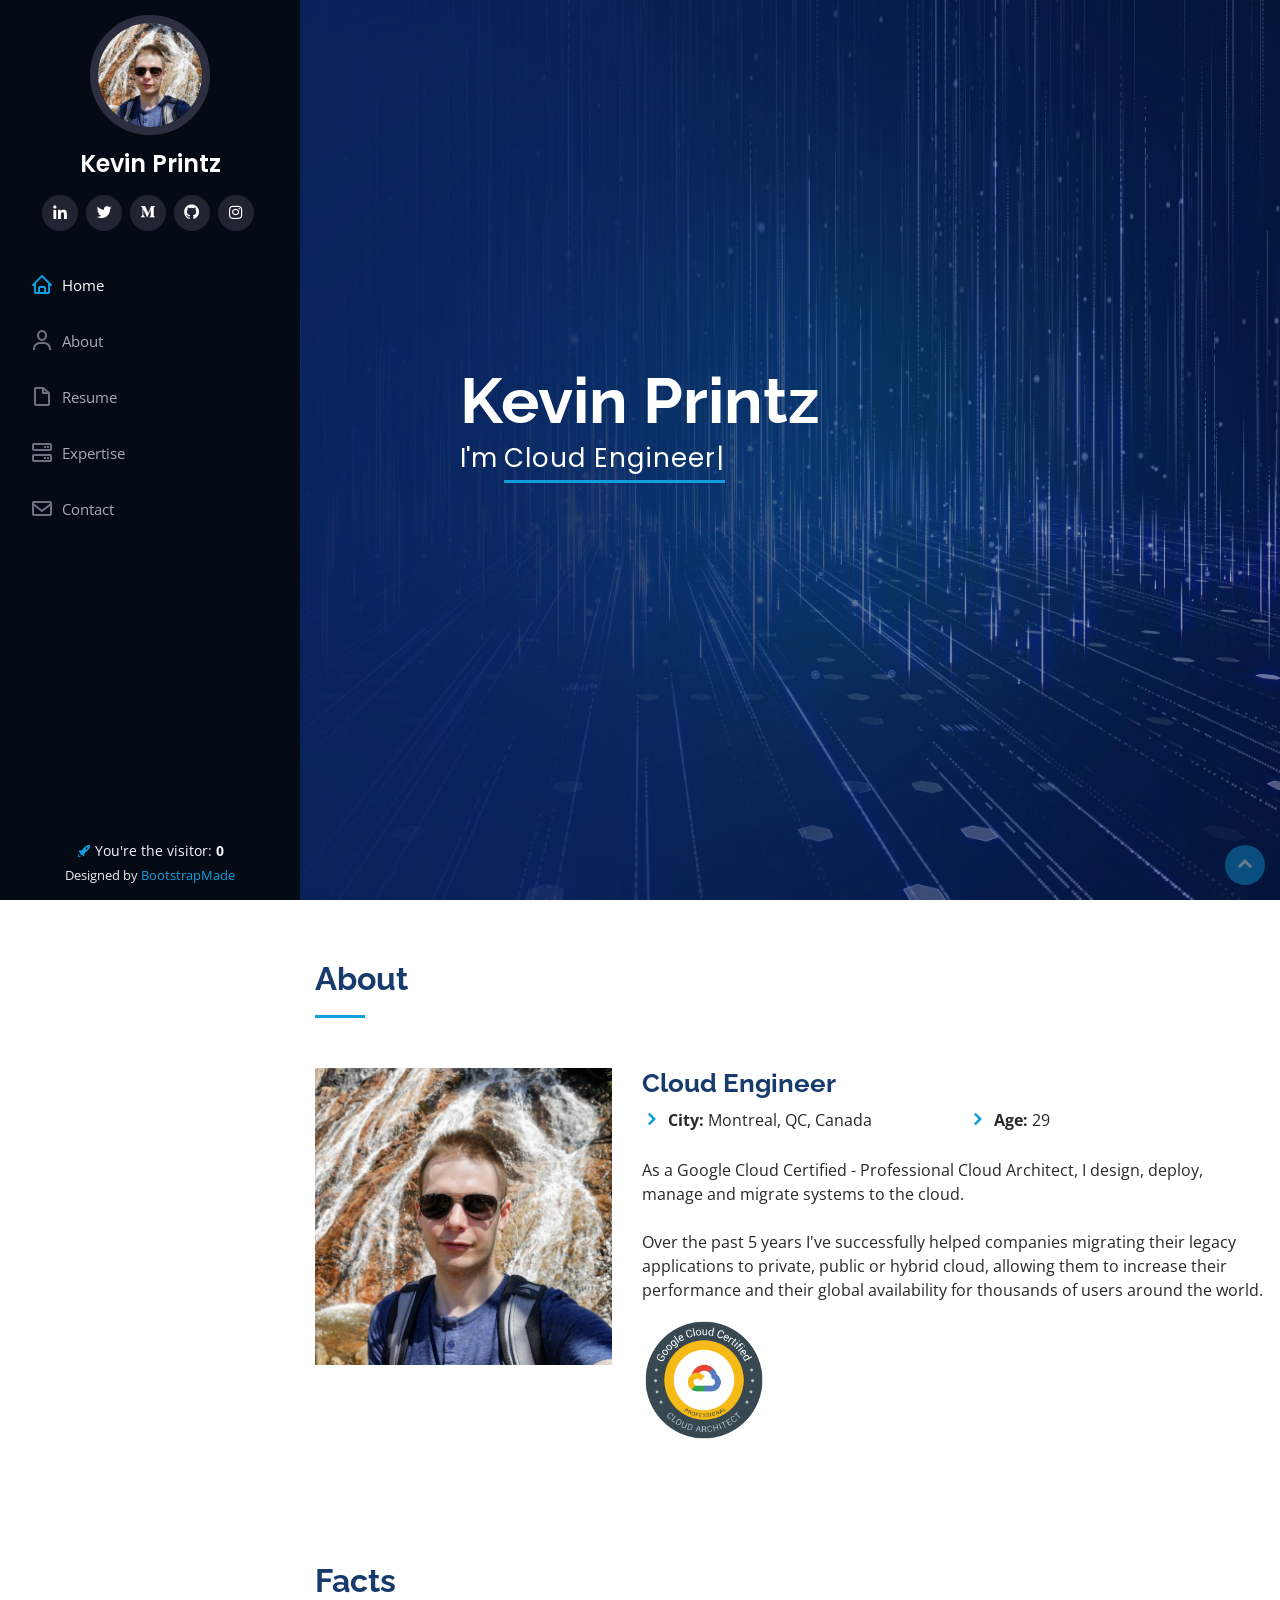
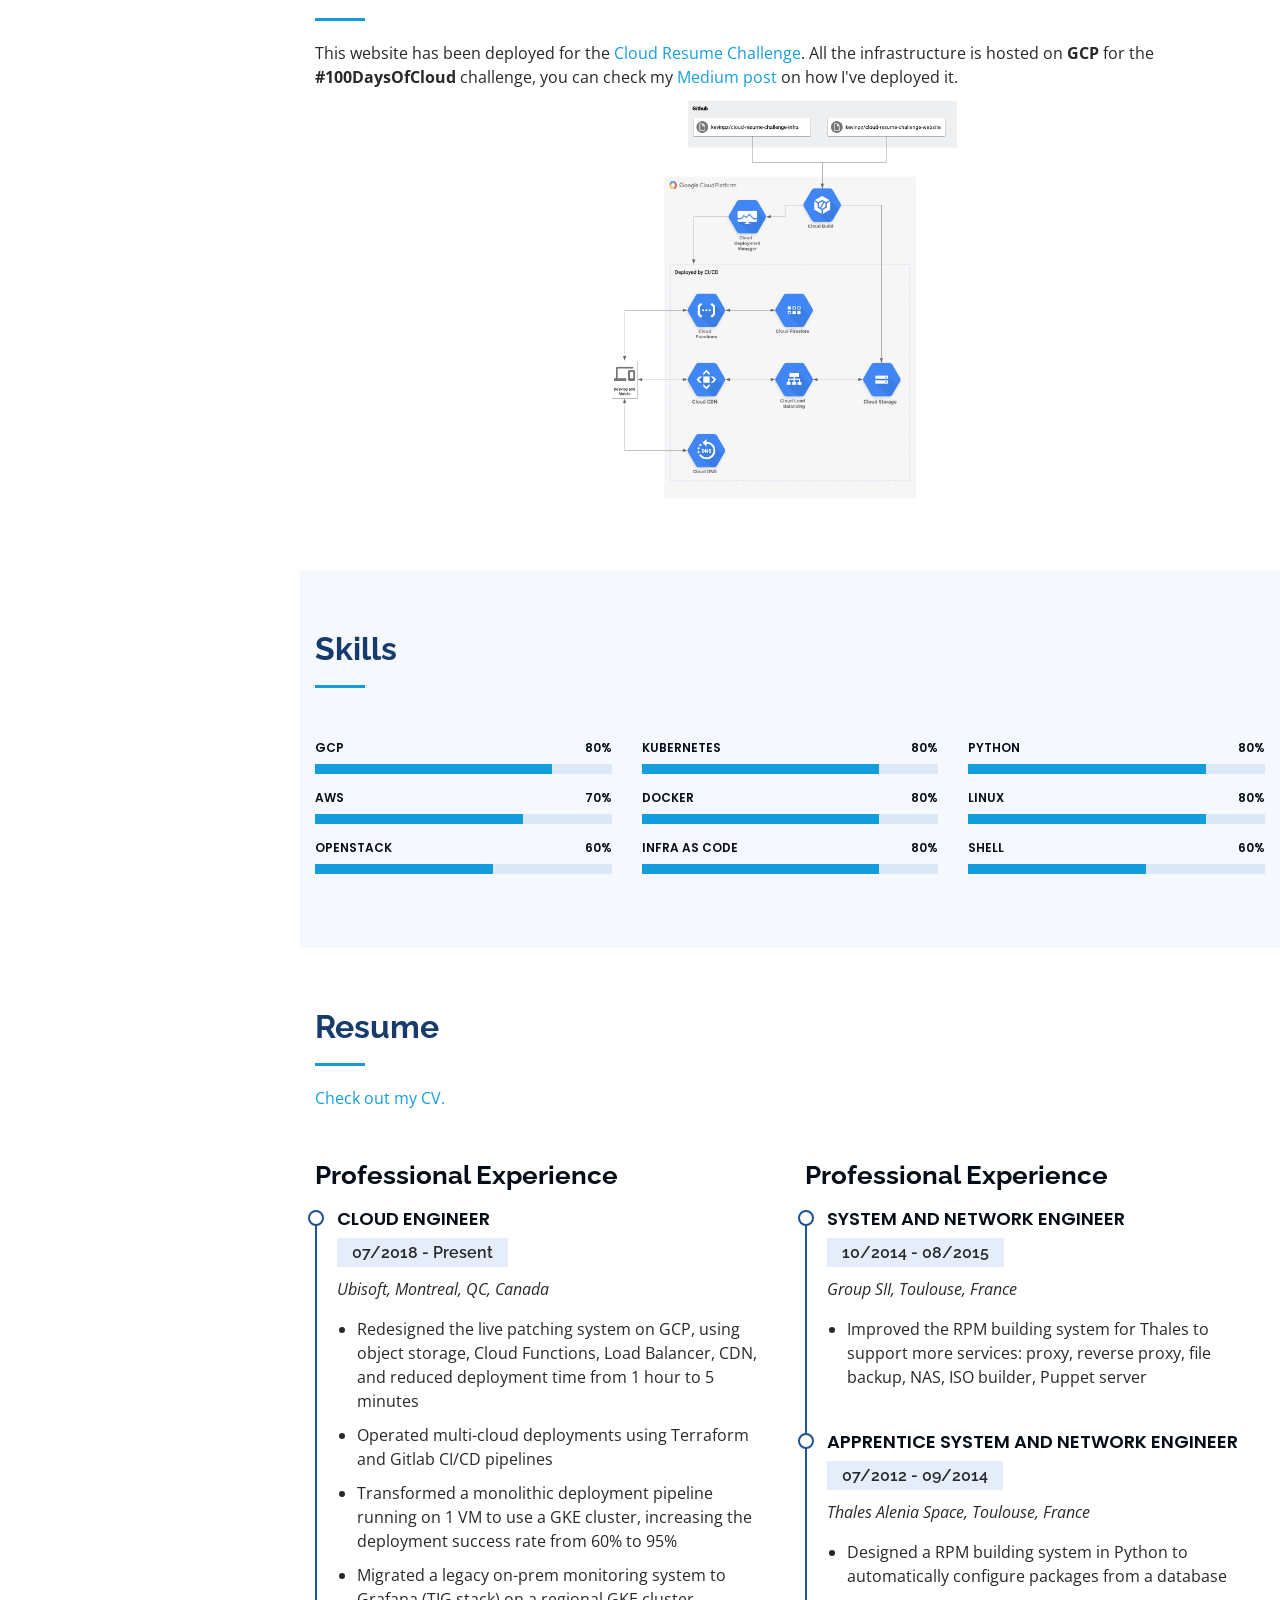
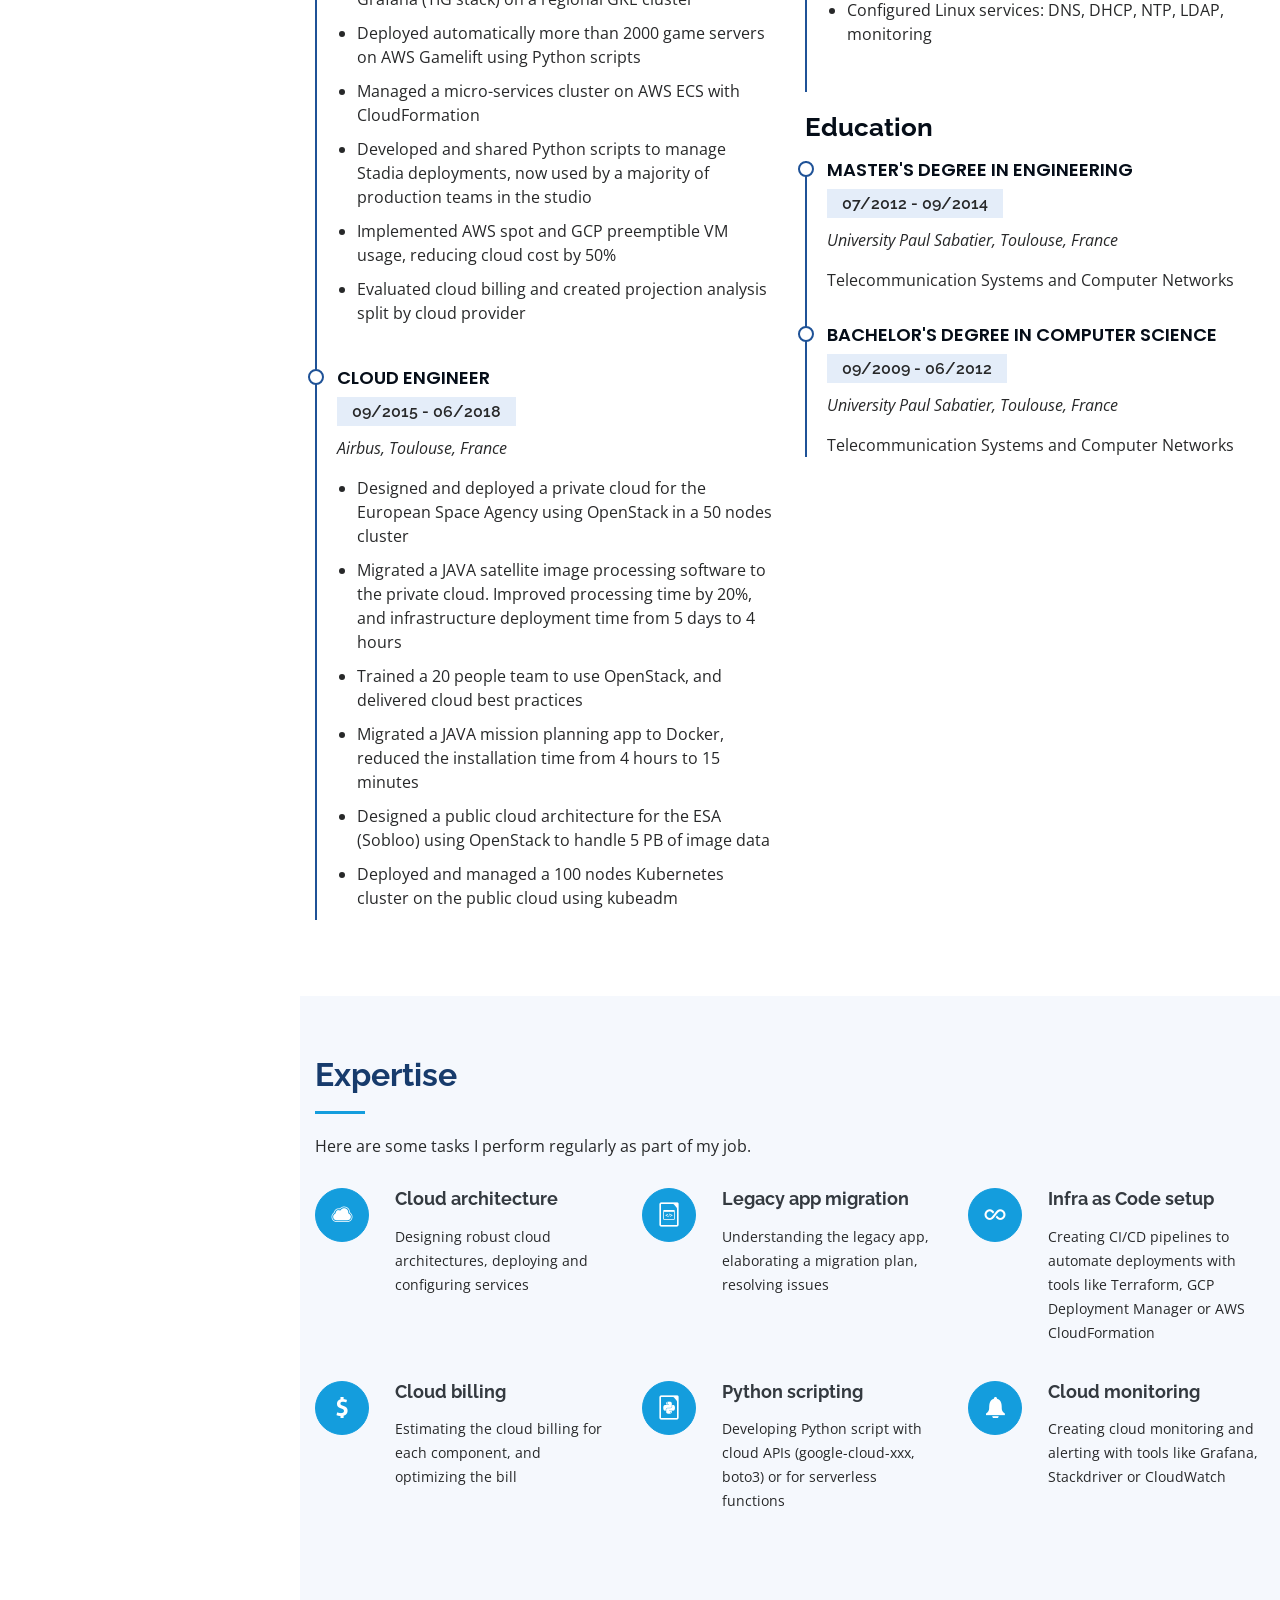
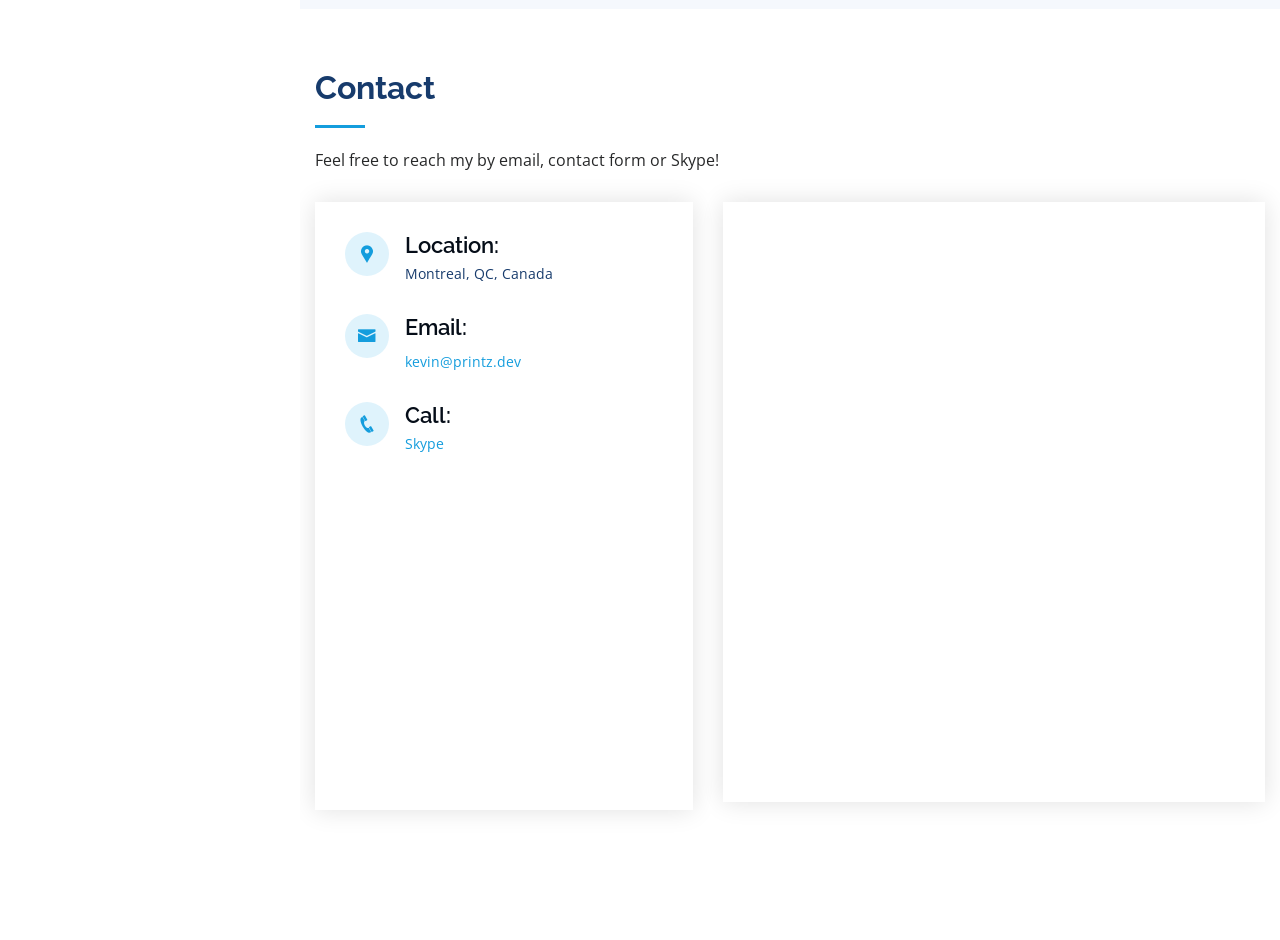
==== commit 1bc77388: "add infra schema" ====
--- a/website/index.html
+++ b/website/index.html
@@ -122,7 +122,10 @@
 
         <div class="section-title">
           <h2>Facts</h2>
-          <p>This website has been deployed for the <a href="https://cloudresumechallenge.dev">Cloud Resume Challenge</a>. All the infrastructure is hosted on <strong>GCP</strong> for the <strong>#100DaysOfCloud</strong> challenge, you can check my <a href="https://medium.com/@kevinp11/cloud-resume-challenge-gcp-version-c1bab65c6fbc">Medium post</a> on how I've deployed it.</p>
+          <div data-aos="fade-up">
+              <p>This website has been deployed for the <a href="https://cloudresumechallenge.dev">Cloud Resume Challenge</a>. All the infrastructure is hosted on <strong>GCP</strong> for the <strong>#100DaysOfCloud</strong> challenge, you can check my <a href="https://medium.com/@kevinp11/cloud-resume-challenge-gcp-version-c1bab65c6fbc">Medium post</a> on how I've deployed it.</p>
+              <a href="assets/img/gcp_infra.png"><img src="assets/img/gcp_infra.png" class="img-fluid gcp-infra" alt=""></a>
+          </div>
         </div>
 
       </div>
--- a/website/assets/css/style.css
+++ b/website/assets/css/style.css
@@ -341,7 +341,7 @@
 }
 
 .about .cert-badge {
-    width: 17%;
+    width: 20%;
     height: auto;
 }
 
@@ -351,6 +351,15 @@
 .facts {
   padding-bottom: 30px;
 }
+
+.facts .gcp-infra {
+    width: 40%;
+    height: auto;
+    display: block;
+    margin-left: auto;
+    margin-right: auto;
+}
+
 
 /*--------------------------------------------------------------
 # Skills
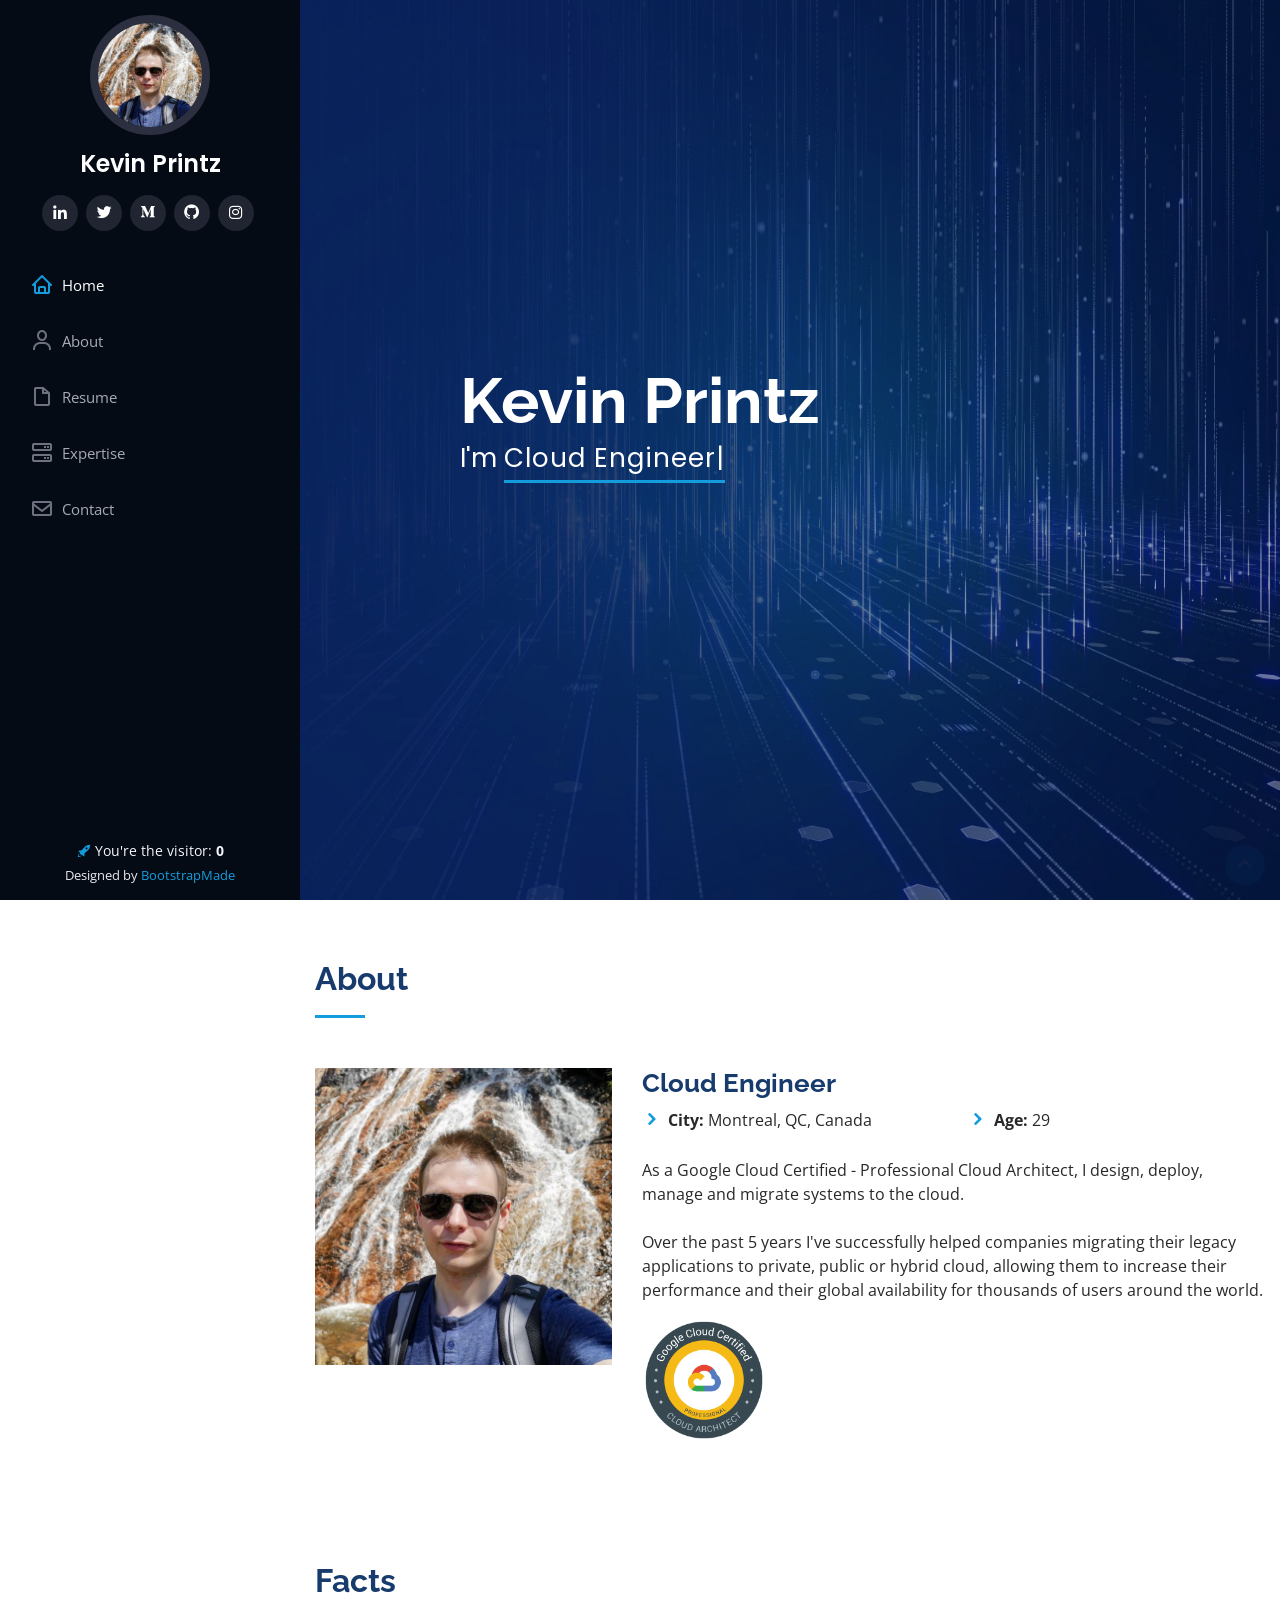
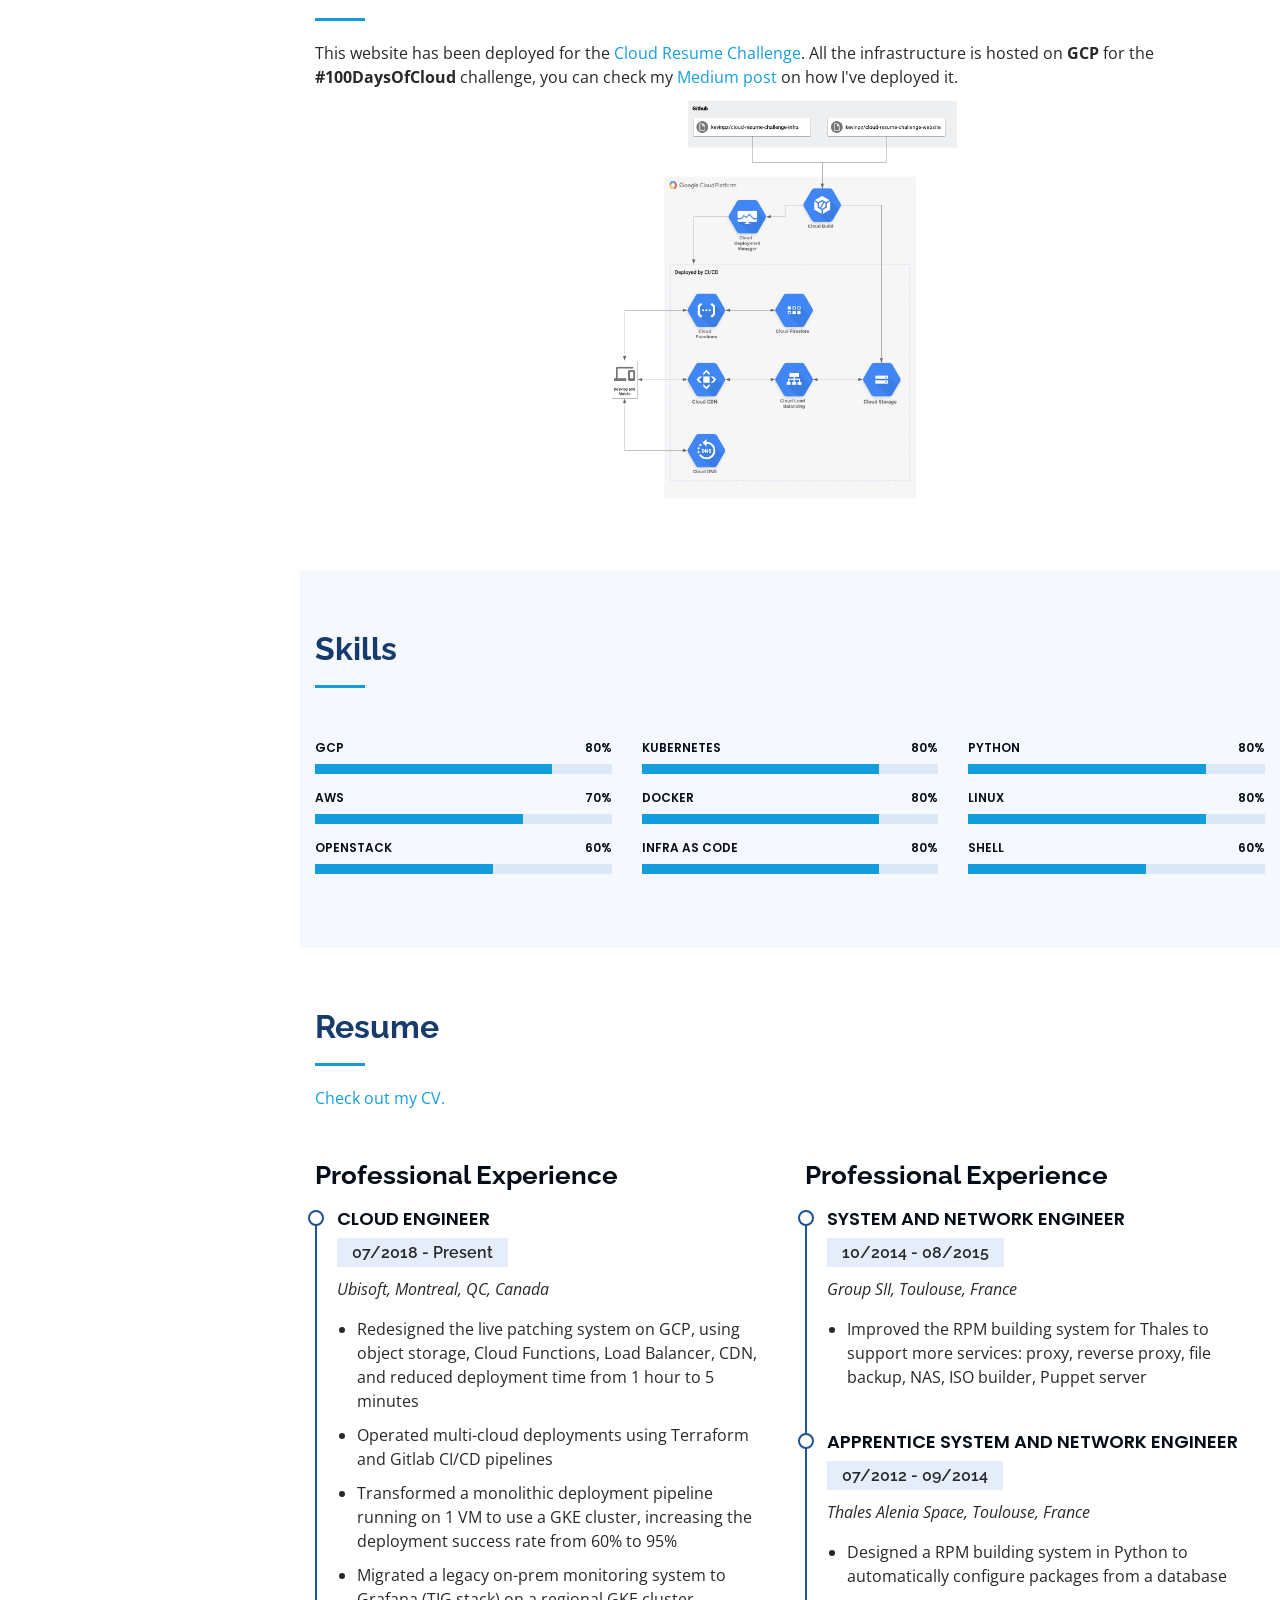
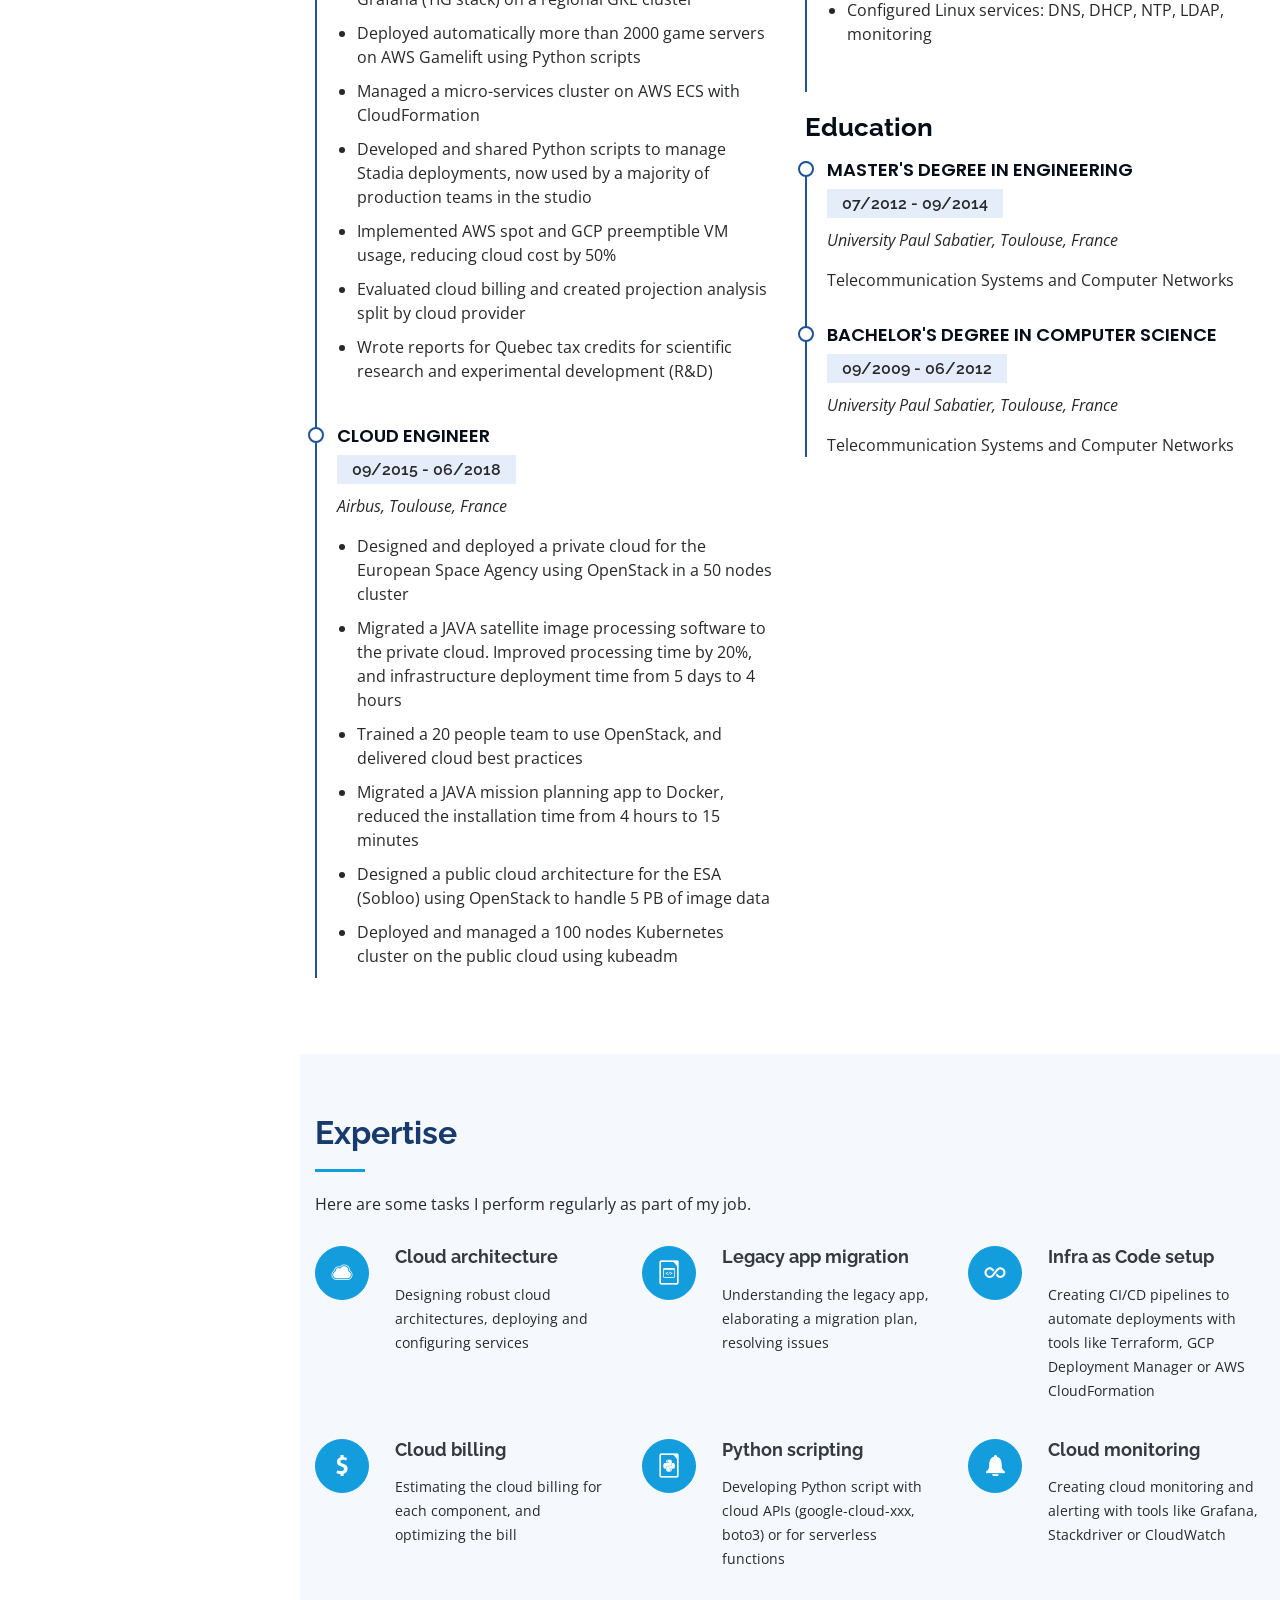
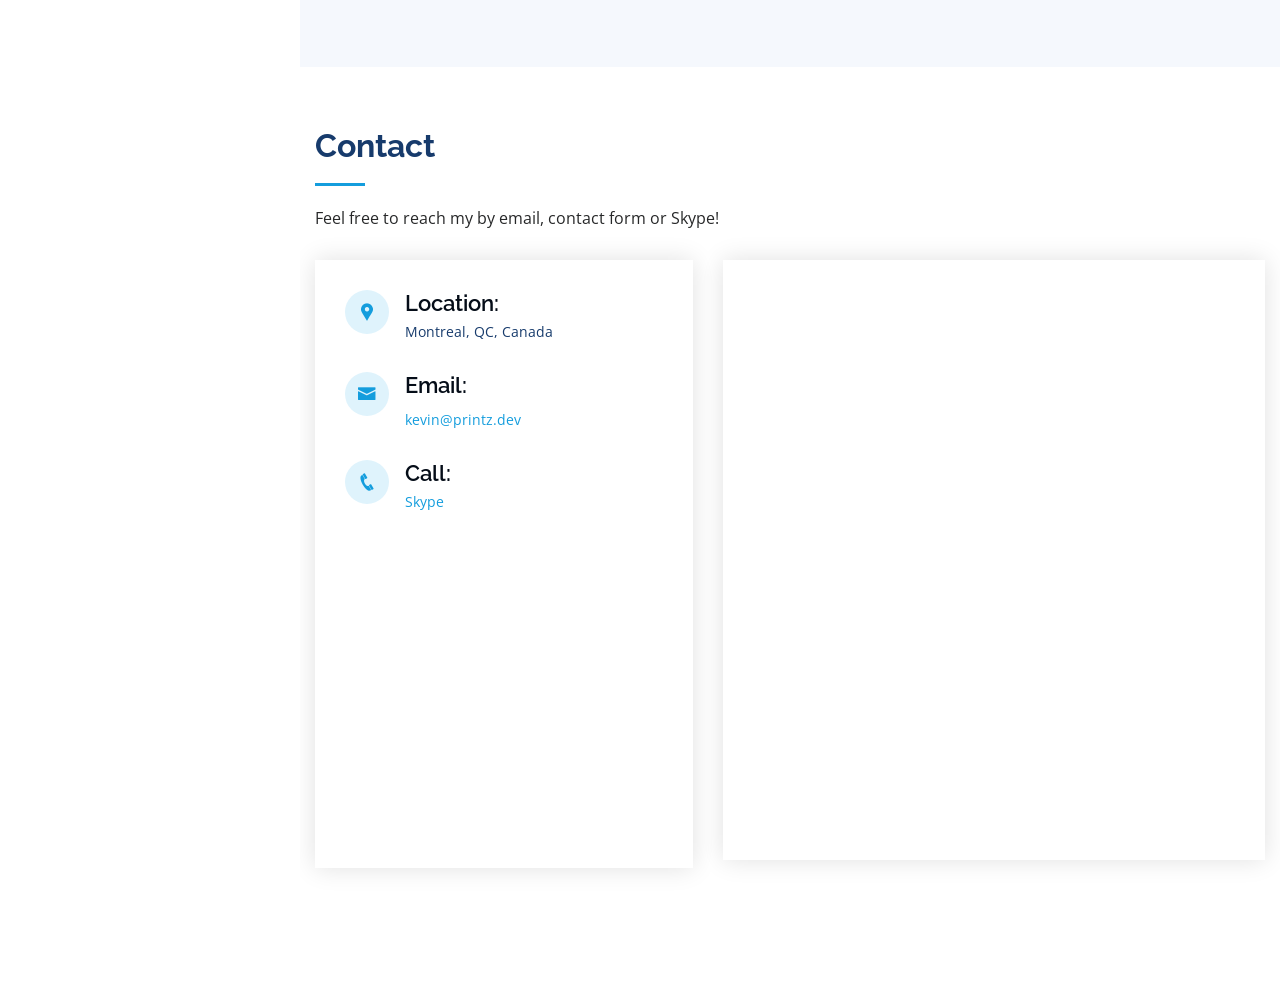
==== commit 9a033f4d: "Update index.html Add quebec tax credit report" ====
--- a/website/index.html
+++ b/website/index.html
@@ -248,6 +248,7 @@
                 <li>Developed and shared Python scripts to manage Stadia deployments, now used by a majority of production teams in the studio</li>
                 <li>Implemented AWS spot and GCP preemptible VM usage, reducing cloud cost by 50%</li>
                 <li>Evaluated cloud billing and created projection analysis split by cloud provider</li>
+                <li>Wrote reports for Quebec tax credits for scientific research and experimental development (R&D)</li>
               </ul>
             </div>
             <div class="resume-item">
@@ -432,4 +433,4 @@
 
 </body>
 
-</html>+</html>
